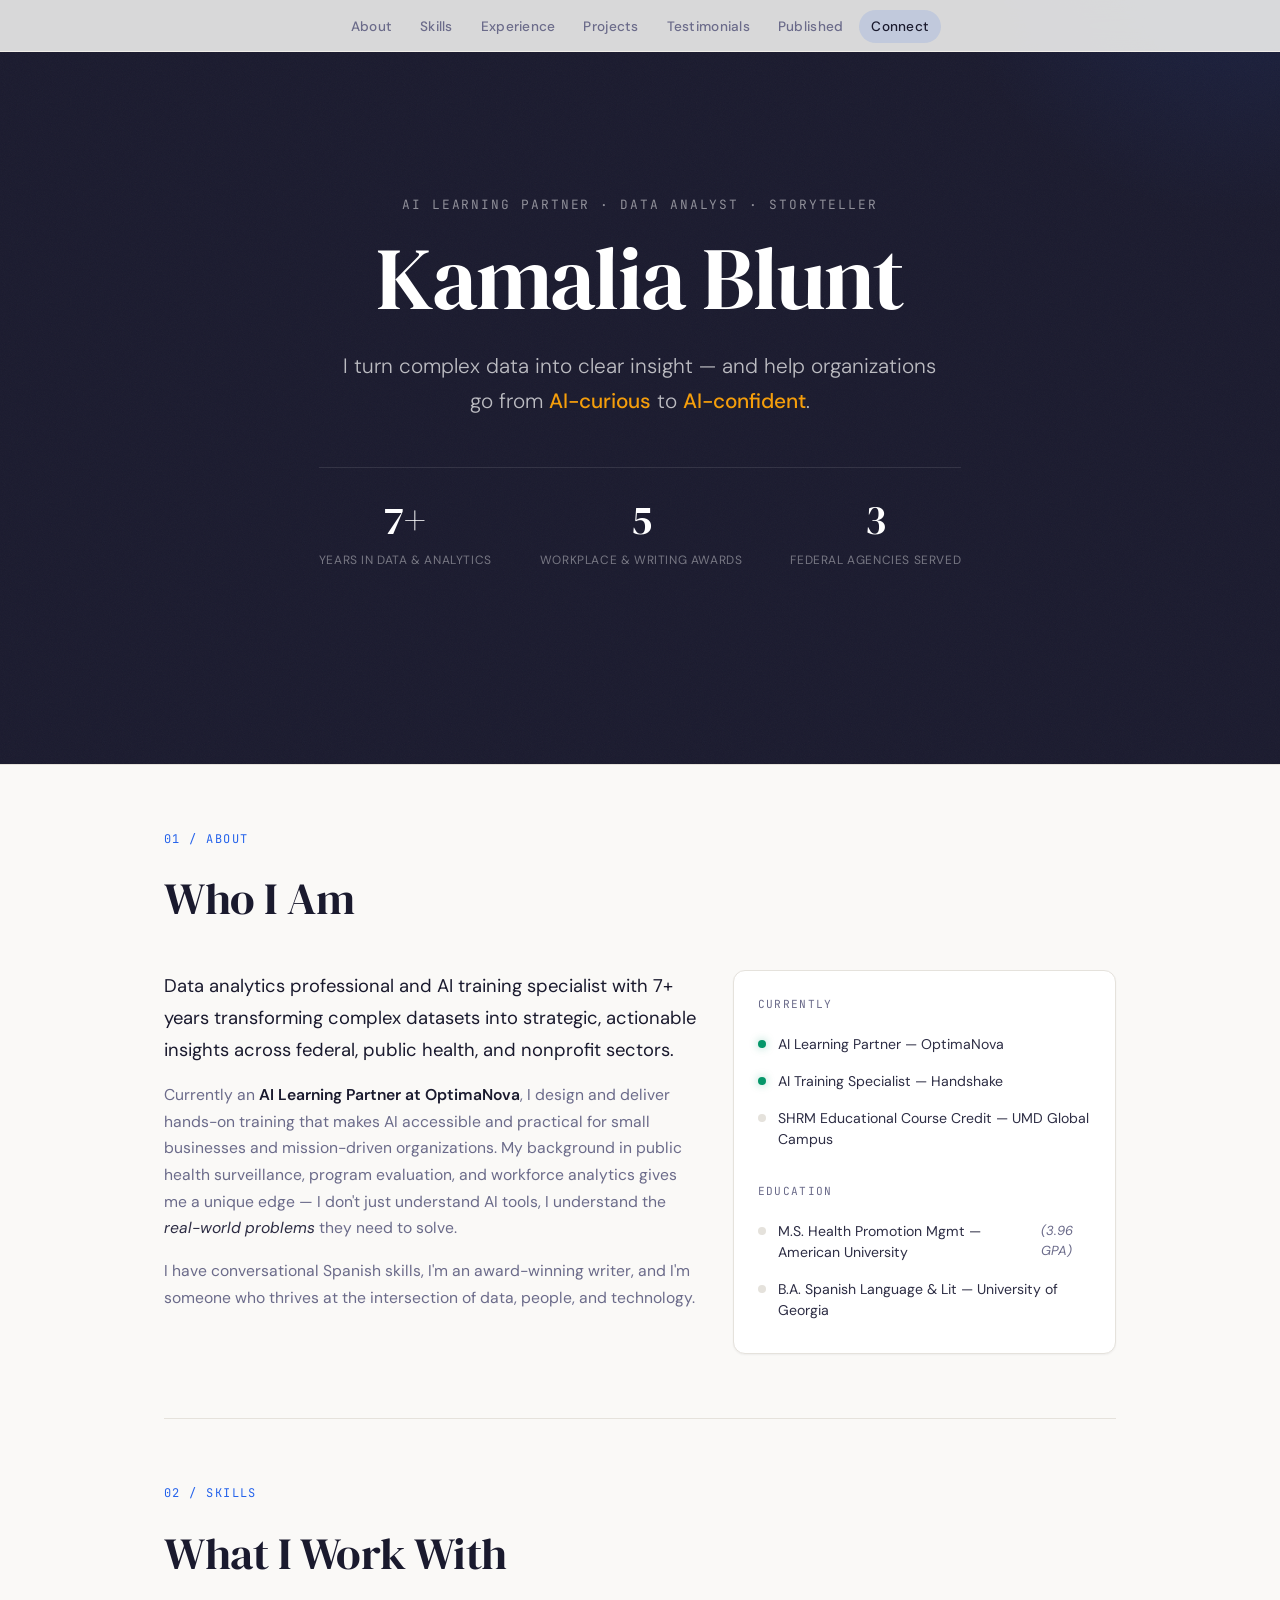
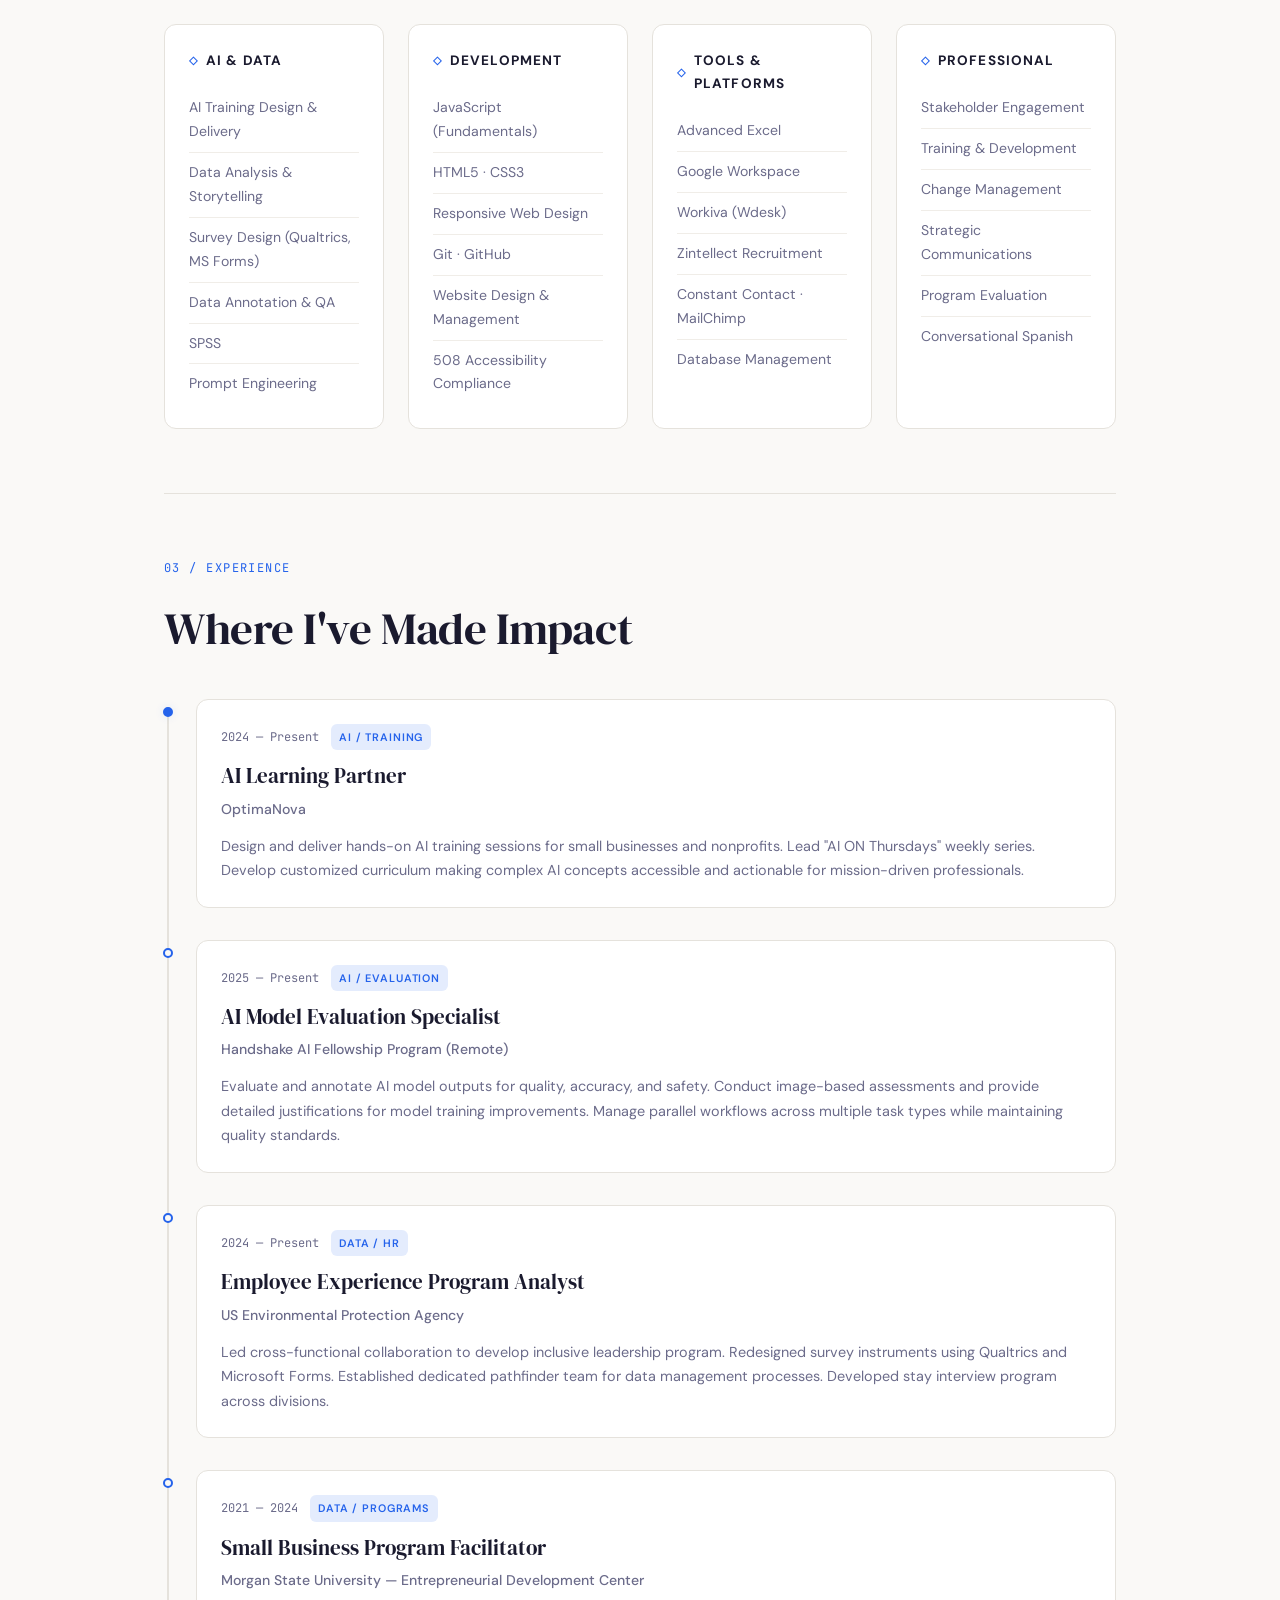
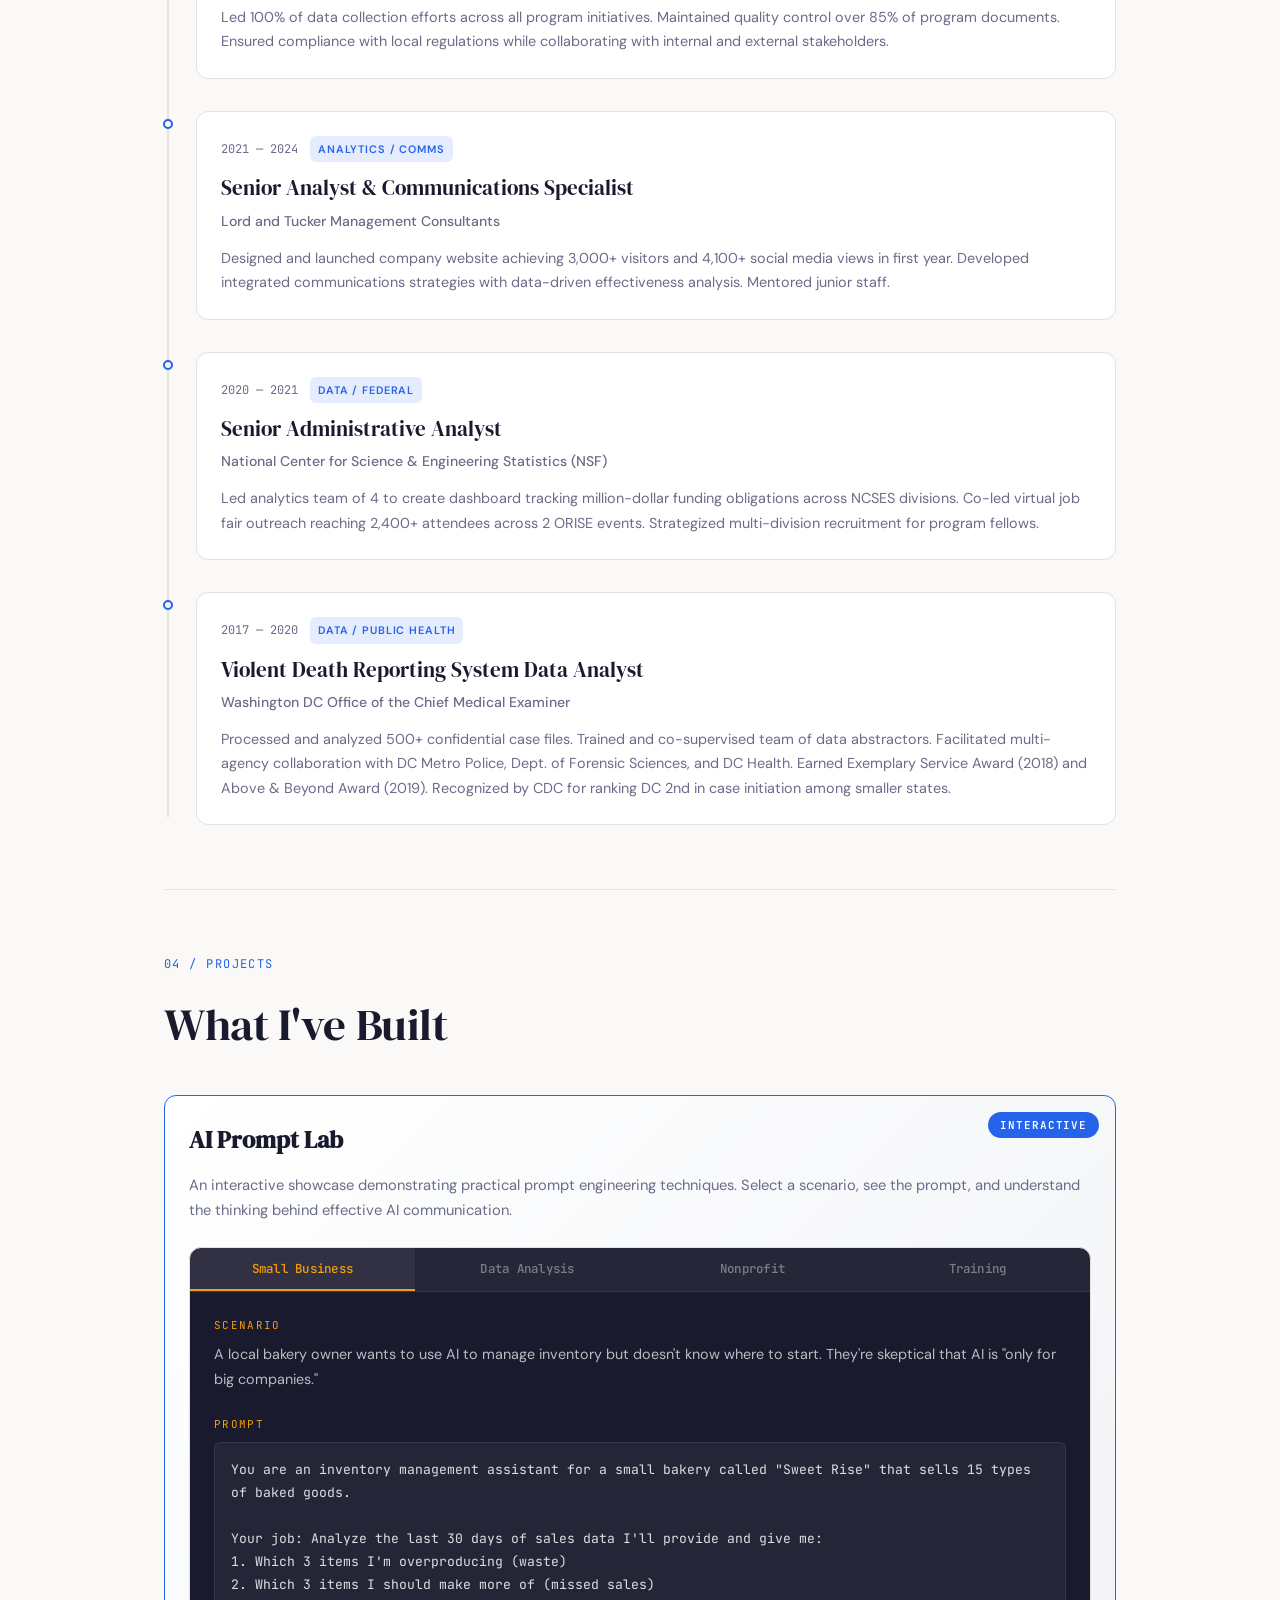
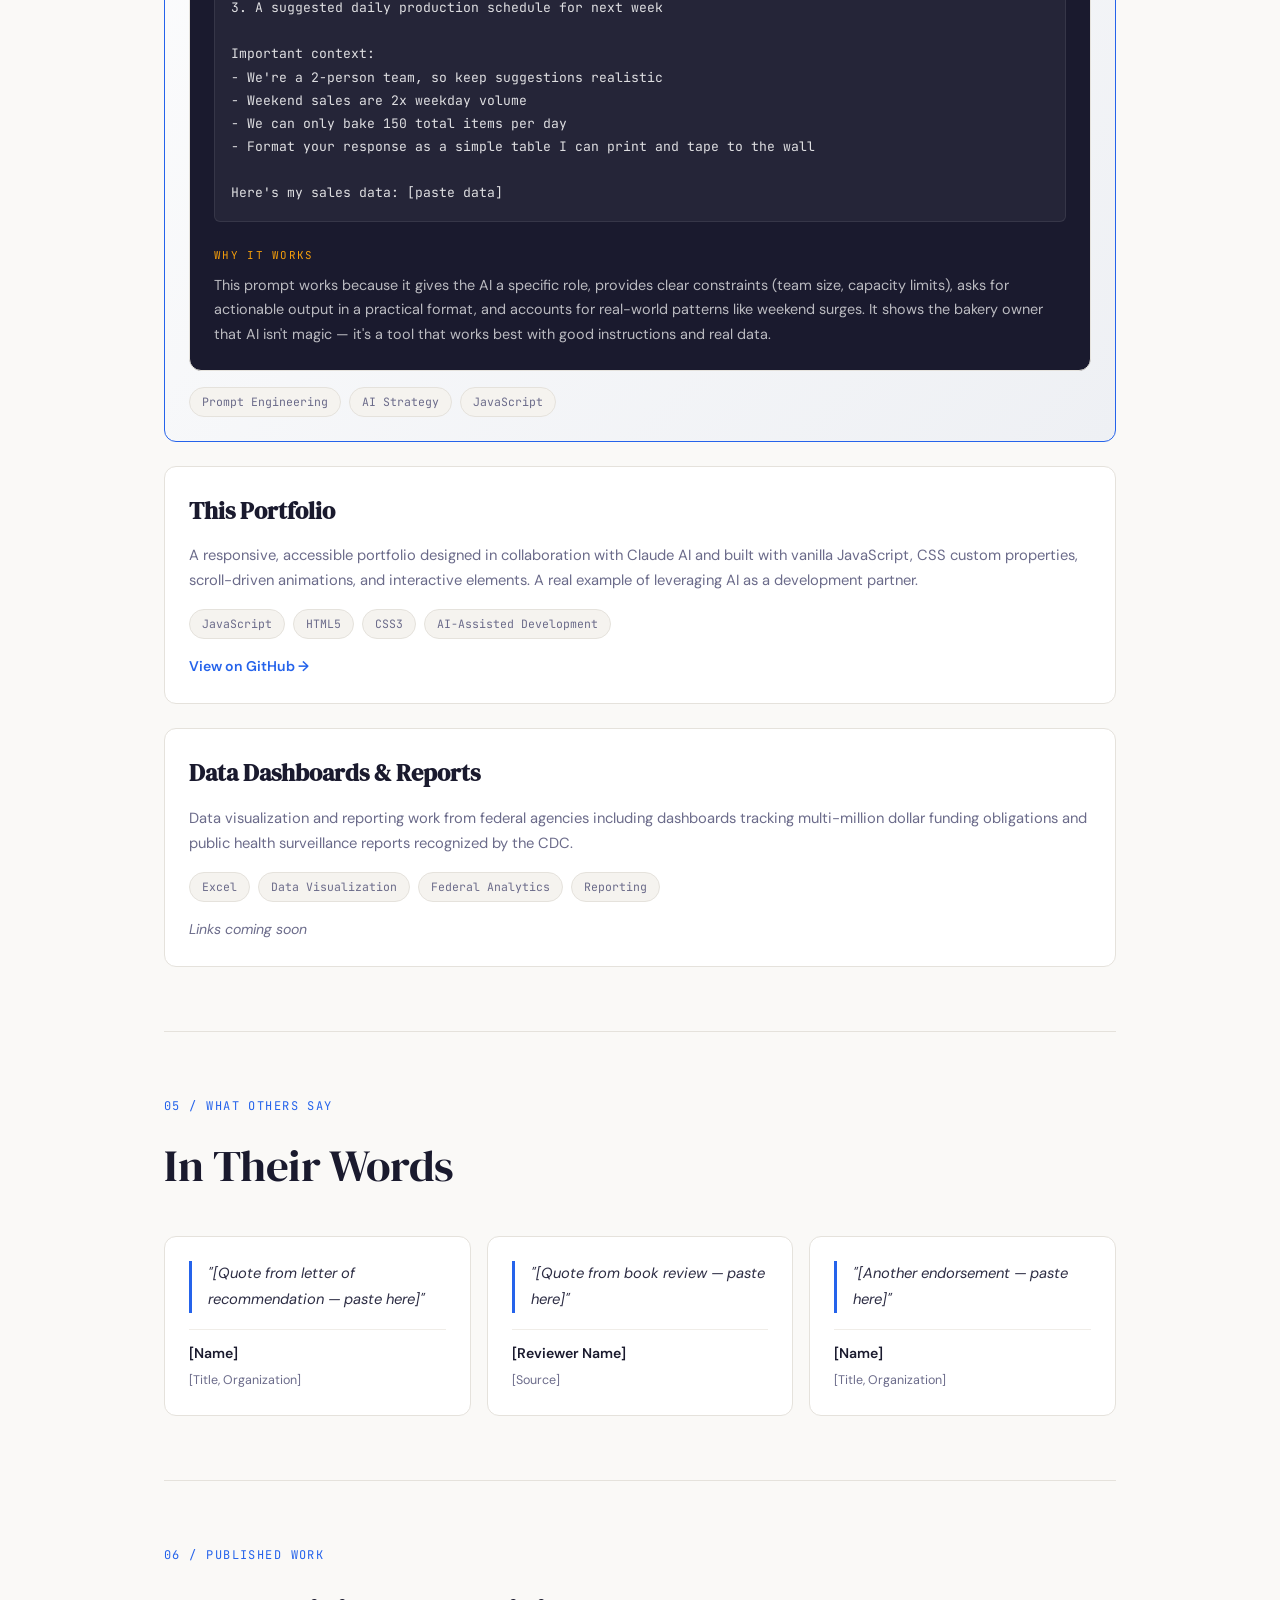
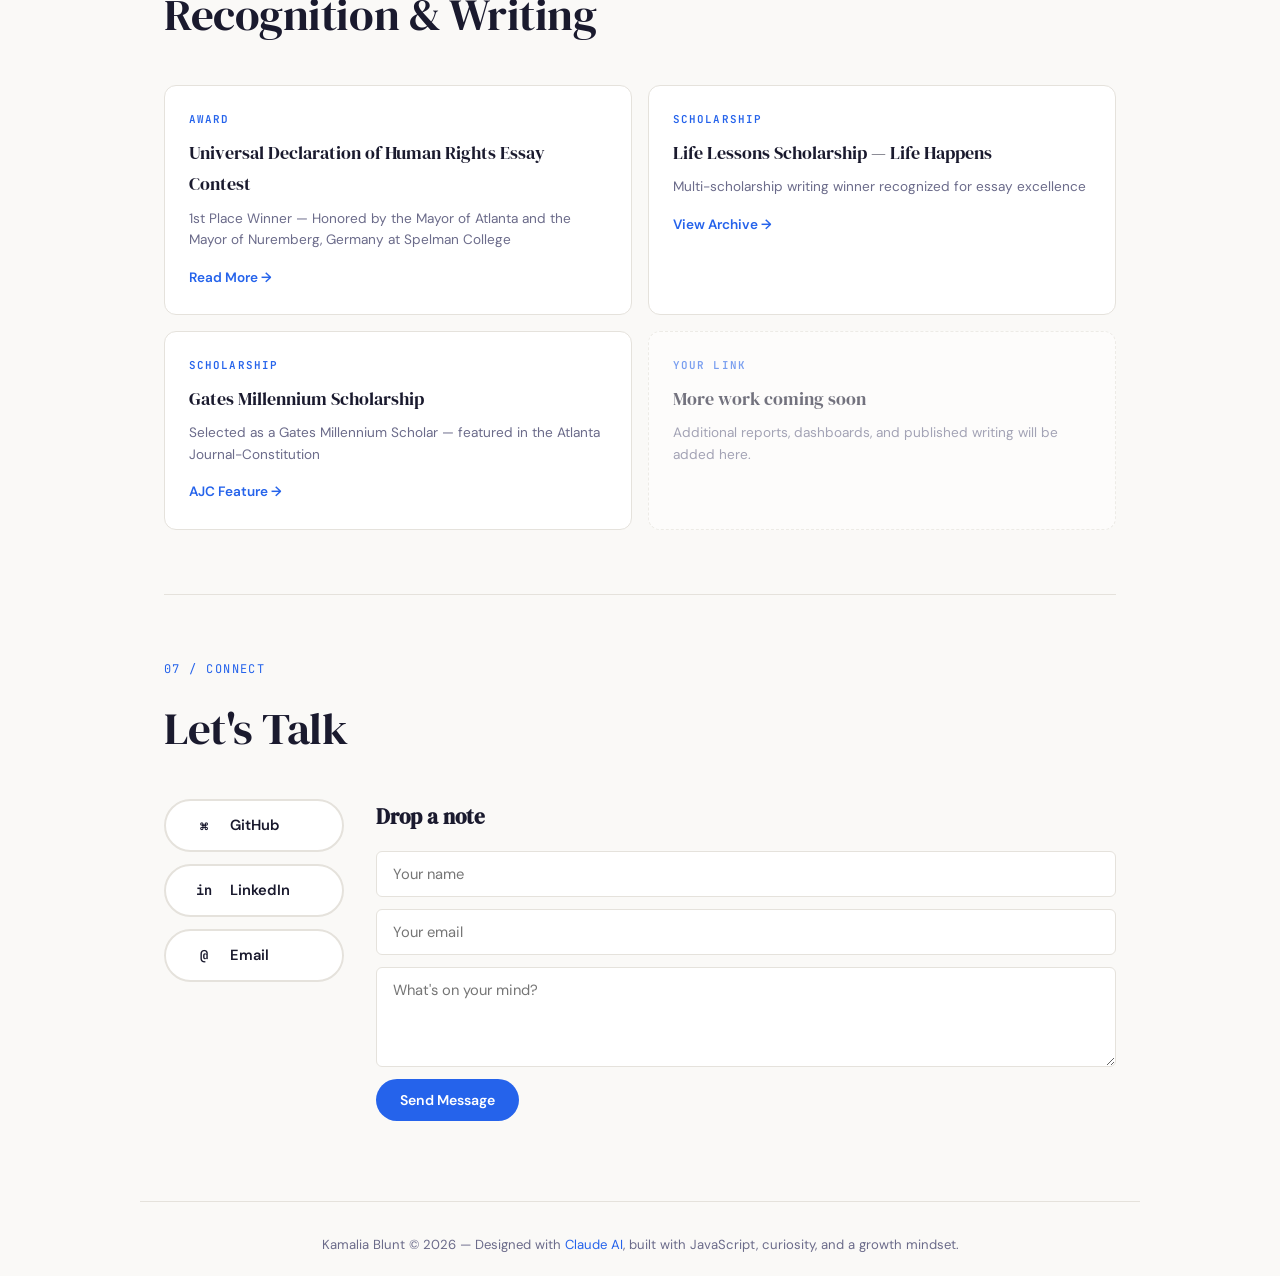
==== portfolio-preview.html @ cf74ec38 "Add portfolio HTML, CSS, and JS files" ====
<!DOCTYPE html>
<html lang="en">
<head>
    <title>Kamalia Blunt — AI & Data Portfolio</title>
    <meta charset="UTF-8">
    <meta name="viewport" content="width=device-width, initial-scale=1.0">
    <link rel="preconnect" href="https://fonts.googleapis.com">
    <link rel="preconnect" href="https://fonts.gstatic.com" crossorigin>
    <link href="https://fonts.googleapis.com/css2?family=DM+Serif+Display&family=DM+Sans:wght@300;400;500;600;700&family=JetBrains+Mono:wght@400;500&display=swap" rel="stylesheet">
<style>
/* ===== DESIGN TOKENS ===== */
:root {
    /* Palette: warm neutrals with a sharp blue accent */
    --ink: #1a1a2e;
    --ink-light: #2d2d44;
    --ink-muted: #6b6b8a;
    --paper: #faf9f7;
    --paper-warm: #f5f3ef;
    --paper-cool: #eef0f4;
    --accent: #2563eb;
    --accent-hover: #1d4ed8;
    --accent-glow: rgba(37, 99, 235, 0.12);
    --accent-warm: #f59e0b;
    --success: #059669;
    --surface: #ffffff;
    --border: #e5e2dc;
    --border-light: #f0ede8;

    /* Typography */
    --font-display: 'DM Serif Display', Georgia, serif;
    --font-body: 'DM Sans', -apple-system, sans-serif;
    --font-mono: 'JetBrains Mono', 'Fira Code', monospace;

    /* Spacing scale */
    --sp-1: 0.25rem;
    --sp-2: 0.5rem;
    --sp-3: 0.75rem;
    --sp-4: 1rem;
    --sp-6: 1.5rem;
    --sp-8: 2rem;
    --sp-12: 3rem;
    --sp-16: 4rem;
    --sp-24: 6rem;

    /* Radius */
    --r-sm: 6px;
    --r-md: 12px;
    --r-lg: 20px;
    --r-full: 100px;

    /* Shadows */
    --shadow-sm: 0 1px 2px rgba(26,26,46,0.05);
    --shadow-md: 0 4px 12px rgba(26,26,46,0.08);
    --shadow-lg: 0 12px 32px rgba(26,26,46,0.1);
    --shadow-glow: 0 0 30px rgba(37, 99, 235, 0.15);
}

/* ===== RESET & BASE ===== */
*, *::before, *::after {
    margin: 0;
    padding: 0;
    box-sizing: border-box;
}

html {
    scroll-behavior: smooth;
    scroll-padding-top: 80px;
}

body {
    font-family: var(--font-body);
    background: var(--paper);
    color: var(--ink);
    line-height: 1.7;
    -webkit-font-smoothing: antialiased;
    overflow-x: hidden;
}

::selection {
    background: var(--accent);
    color: white;
}

/* ===== NAV ===== */
header {
    position: fixed;
    top: 0;
    left: 0;
    right: 0;
    z-index: 1000;
    background: rgba(250, 249, 247, 0.85);
    backdrop-filter: blur(20px);
    -webkit-backdrop-filter: blur(20px);
    border-bottom: 1px solid var(--border-light);
}

.nav-menu {
    display: flex;
    justify-content: center;
    list-style: none;
    gap: var(--sp-1);
    padding: var(--sp-3) var(--sp-4);
    max-width: 800px;
    margin: 0 auto;
}

.nav-menu a {
    color: var(--ink-muted);
    text-decoration: none;
    font-size: 0.85rem;
    font-weight: 500;
    padding: var(--sp-2) var(--sp-3);
    border-radius: var(--r-full);
    transition: all 0.25s ease;
    letter-spacing: 0.02em;
}

.nav-menu a:hover,
.nav-menu a.active {
    color: var(--ink);
    background: var(--accent-glow);
}

/* ===== HERO ===== */
.hero {
    position: relative;
    min-height: 85vh;
    display: flex;
    align-items: center;
    justify-content: center;
    padding: var(--sp-24) var(--sp-4);
    background: var(--ink);
    color: white;
    overflow: hidden;
}

.hero-grain {
    position: absolute;
    inset: 0;
    opacity: 0.04;
    background-image: url("data:image/svg+xml,%3Csvg viewBox='0 0 256 256' xmlns='http://www.w3.org/2000/svg'%3E%3Cfilter id='noise'%3E%3CfeTurbulence type='fractalNoise' baseFrequency='0.9' numOctaves='4' stitchTiles='stitch'/%3E%3C/filter%3E%3Crect width='100%25' height='100%25' filter='url(%23noise)'/%3E%3C/svg%3E");
    background-size: 200px;
    pointer-events: none;
}

.hero::before {
    content: '';
    position: absolute;
    top: -50%;
    right: -20%;
    width: 600px;
    height: 600px;
    background: radial-gradient(circle, var(--accent) 0%, transparent 70%);
    opacity: 0.12;
    border-radius: 50%;
    pointer-events: none;
}

.hero-content {
    position: relative;
    max-width: 800px;
    text-align: center;
}

.hero-eyebrow {
    font-family: var(--font-mono);
    font-size: 0.8rem;
    letter-spacing: 0.15em;
    text-transform: uppercase;
    color: rgba(255,255,255,0.5);
    margin-bottom: var(--sp-4);
    font-weight: 400;
}

.hero h1 {
    font-family: var(--font-display);
    font-size: clamp(3rem, 8vw, 5.5rem);
    font-weight: 400;
    line-height: 1.05;
    margin-bottom: var(--sp-6);
    letter-spacing: -0.02em;
}

.hero-tagline {
    font-size: clamp(1.05rem, 2.2vw, 1.3rem);
    color: rgba(255,255,255,0.7);
    max-width: 600px;
    margin: 0 auto var(--sp-12);
    line-height: 1.7;
    font-weight: 300;
}

.highlight {
    color: var(--accent-warm);
    font-weight: 500;
}

.hero-stats {
    display: flex;
    justify-content: center;
    gap: var(--sp-12);
    padding-top: var(--sp-8);
    border-top: 1px solid rgba(255,255,255,0.1);
}

.stat {
    text-align: center;
}

.stat-number {
    font-family: var(--font-display);
    font-size: 2.5rem;
    display: inline;
    line-height: 1;
}

.stat-suffix {
    font-family: var(--font-display);
    font-size: 2.5rem;
    line-height: 1;
}

.stat-label {
    display: block;
    font-size: 0.75rem;
    color: rgba(255,255,255,0.4);
    margin-top: var(--sp-2);
    letter-spacing: 0.05em;
    text-transform: uppercase;
}

/* ===== MAIN & SECTIONS ===== */
main {
    max-width: 1000px;
    margin: 0 auto;
    padding: 0 var(--sp-6);
}

section {
    padding: var(--sp-16) 0;
    border-bottom: 1px solid var(--border);
}

section:last-child {
    border-bottom: none;
}

.section-label {
    font-family: var(--font-mono);
    font-size: 0.75rem;
    letter-spacing: 0.12em;
    text-transform: uppercase;
    color: var(--accent);
    display: block;
    margin-bottom: var(--sp-3);
}

h2 {
    font-family: var(--font-display);
    font-size: clamp(2rem, 4vw, 2.8rem);
    font-weight: 400;
    margin-bottom: var(--sp-8);
    letter-spacing: -0.01em;
    color: var(--ink);
}

/* ===== ABOUT ===== */
.about-grid {
    display: grid;
    grid-template-columns: 1.4fr 1fr;
    gap: var(--sp-8);
    align-items: start;
}

.about-text .lead {
    font-size: 1.15rem;
    line-height: 1.75;
    color: var(--ink);
    margin-bottom: var(--sp-4);
    font-weight: 400;
}

.about-text p {
    color: var(--ink-muted);
    margin-bottom: var(--sp-4);
    font-size: 0.98rem;
}

.about-text strong {
    color: var(--ink);
    font-weight: 600;
}

.about-text em {
    font-style: italic;
    color: var(--ink-light);
}

.about-card {
    background: var(--surface);
    border: 1px solid var(--border);
    border-radius: var(--r-md);
    padding: var(--sp-6);
    box-shadow: var(--shadow-sm);
}

.about-card-header {
    font-family: var(--font-mono);
    font-size: 0.7rem;
    text-transform: uppercase;
    letter-spacing: 0.12em;
    color: var(--ink-muted);
    margin-bottom: var(--sp-3);
}

.about-card-item {
    display: flex;
    align-items: flex-start;
    gap: var(--sp-3);
    padding: var(--sp-2) 0;
    font-size: 0.88rem;
    color: var(--ink-light);
    line-height: 1.5;
}

.about-card-item em {
    color: var(--ink-muted);
    font-size: 0.82rem;
}

.about-card-dot {
    width: 8px;
    height: 8px;
    border-radius: 50%;
    background: var(--border);
    flex-shrink: 0;
    margin-top: 6px;
}

.about-card-dot.active {
    background: var(--success);
    box-shadow: 0 0 8px rgba(5, 150, 105, 0.4);
}

/* ===== SKILLS ===== */
.skills-grid {
    display: grid;
    grid-template-columns: repeat(4, 1fr);
    gap: var(--sp-6);
}

.skill-category {
    background: var(--surface);
    border: 1px solid var(--border);
    border-radius: var(--r-md);
    padding: var(--sp-6);
    transition: all 0.3s ease;
}

.skill-category:hover {
    box-shadow: var(--shadow-md);
    border-color: var(--accent);
    transform: translateY(-2px);
}

.skill-cat-title {
    font-family: var(--font-body);
    font-size: 0.85rem;
    font-weight: 700;
    text-transform: uppercase;
    letter-spacing: 0.08em;
    color: var(--ink);
    margin-bottom: var(--sp-4);
    display: flex;
    align-items: center;
    gap: var(--sp-2);
}

.skill-icon {
    color: var(--accent);
    font-size: 0.7rem;
}

.skill-category ul {
    list-style: none;
}

.skill-category li {
    padding: var(--sp-2) 0;
    font-size: 0.88rem;
    color: var(--ink-muted);
    border-bottom: 1px solid var(--border-light);
    transition: color 0.2s ease;
}

.skill-category li:last-child {
    border-bottom: none;
}

.skill-category:hover li {
    color: var(--ink-light);
}

/* ===== EXPERIENCE / TIMELINE ===== */
.timeline {
    position: relative;
    padding-left: var(--sp-8);
}

.timeline::before {
    content: '';
    position: absolute;
    left: 3px;
    top: 8px;
    bottom: 8px;
    width: 2px;
    background: var(--border);
}

.timeline-item {
    position: relative;
    margin-bottom: var(--sp-8);
}

.timeline-item:last-child {
    margin-bottom: 0;
}

.timeline-marker {
    position: absolute;
    left: calc(-1 * var(--sp-8) + -1px);
    top: 8px;
    width: 10px;
    height: 10px;
    border-radius: 50%;
    background: var(--paper);
    border: 2px solid var(--accent);
    z-index: 1;
}

.timeline-item:first-child .timeline-marker {
    background: var(--accent);
    box-shadow: 0 0 10px var(--accent-glow);
}

.timeline-content {
    background: var(--surface);
    border: 1px solid var(--border);
    border-radius: var(--r-md);
    padding: var(--sp-6);
    transition: all 0.3s ease;
}

.timeline-content:hover {
    box-shadow: var(--shadow-md);
    transform: translateX(4px);
}

.job-meta {
    display: flex;
    gap: var(--sp-3);
    align-items: center;
    margin-bottom: var(--sp-2);
    flex-wrap: wrap;
}

.job-date {
    font-family: var(--font-mono);
    font-size: 0.75rem;
    color: var(--ink-muted);
}

.job-tag {
    font-size: 0.68rem;
    font-weight: 600;
    text-transform: uppercase;
    letter-spacing: 0.08em;
    color: var(--accent);
    background: var(--accent-glow);
    padding: var(--sp-1) var(--sp-2);
    border-radius: var(--r-sm);
}

.timeline-content h3 {
    font-family: var(--font-display);
    font-size: 1.3rem;
    font-weight: 400;
    margin-bottom: var(--sp-1);
}

.job-org {
    font-size: 0.88rem;
    color: var(--ink-muted);
    margin-bottom: var(--sp-3);
    font-weight: 500;
}

.job-desc {
    font-size: 0.9rem;
    color: var(--ink-muted);
    line-height: 1.7;
}

/* ===== PROJECTS ===== */
.projects-grid {
    display: grid;
    grid-template-columns: 1fr;
    gap: var(--sp-6);
}

.project-card {
    background: var(--surface);
    border: 1px solid var(--border);
    border-radius: var(--r-md);
    padding: var(--sp-6);
    transition: all 0.3s ease;
    position: relative;
}

.project-card:hover {
    box-shadow: var(--shadow-md);
}

.project-card.featured {
    border-color: var(--accent);
    background: linear-gradient(135deg, var(--surface) 0%, var(--paper-cool) 100%);
}

.project-card-badge {
    position: absolute;
    top: var(--sp-4);
    right: var(--sp-4);
    font-family: var(--font-mono);
    font-size: 0.68rem;
    font-weight: 600;
    text-transform: uppercase;
    letter-spacing: 0.08em;
    color: white;
    background: var(--accent);
    padding: var(--sp-1) var(--sp-3);
    border-radius: var(--r-full);
}

.project-card h3 {
    font-family: var(--font-display);
    font-size: 1.5rem;
    margin-bottom: var(--sp-3);
}

.project-desc {
    color: var(--ink-muted);
    font-size: 0.92rem;
    margin-bottom: var(--sp-4);
    line-height: 1.7;
}

.project-tech {
    display: flex;
    flex-wrap: wrap;
    gap: var(--sp-2);
    margin-top: var(--sp-4);
}

.project-tech span {
    font-family: var(--font-mono);
    font-size: 0.72rem;
    padding: var(--sp-1) var(--sp-3);
    background: var(--paper-warm);
    border: 1px solid var(--border);
    border-radius: var(--r-full);
    color: var(--ink-muted);
}

.project-link {
    display: inline-block;
    margin-top: var(--sp-4);
    font-size: 0.88rem;
    font-weight: 600;
    color: var(--accent);
    text-decoration: none;
    transition: color 0.2s ease;
}

.project-link:hover {
    color: var(--accent-hover);
}

.project-link.muted {
    color: var(--ink-muted);
    font-weight: 400;
    font-style: italic;
}

/* ===== AI PROMPT LAB ===== */
.prompt-lab {
    margin-top: var(--sp-6);
    border: 1px solid var(--border);
    border-radius: var(--r-md);
    overflow: hidden;
    background: var(--ink);
    color: white;
}

.prompt-tabs {
    display: flex;
    background: rgba(255,255,255,0.05);
    border-bottom: 1px solid rgba(255,255,255,0.08);
    overflow-x: auto;
}

.prompt-tab {
    flex: 1;
    padding: var(--sp-3) var(--sp-4);
    font-family: var(--font-mono);
    font-size: 0.78rem;
    font-weight: 500;
    background: none;
    border: none;
    color: rgba(255,255,255,0.4);
    cursor: pointer;
    transition: all 0.25s ease;
    white-space: nowrap;
    letter-spacing: 0.02em;
    border-bottom: 2px solid transparent;
}

.prompt-tab:hover {
    color: rgba(255,255,255,0.7);
    background: rgba(255,255,255,0.03);
}

.prompt-tab.active {
    color: var(--accent-warm);
    border-bottom-color: var(--accent-warm);
    background: rgba(255,255,255,0.05);
}

.prompt-display {
    padding: var(--sp-6);
}

.prompt-section {
    margin-bottom: var(--sp-6);
}

.prompt-section:last-child {
    margin-bottom: 0;
}

.prompt-label {
    font-family: var(--font-mono);
    font-size: 0.68rem;
    text-transform: uppercase;
    letter-spacing: 0.12em;
    color: var(--accent-warm);
    display: block;
    margin-bottom: var(--sp-2);
}

.prompt-section p {
    color: rgba(255,255,255,0.7);
    font-size: 0.9rem;
    line-height: 1.7;
}

.prompt-section pre {
    background: rgba(255,255,255,0.05);
    border: 1px solid rgba(255,255,255,0.08);
    border-radius: var(--r-sm);
    padding: var(--sp-4);
    overflow-x: auto;
}

.prompt-section code {
    font-family: var(--font-mono);
    font-size: 0.82rem;
    color: rgba(255,255,255,0.85);
    white-space: pre-wrap;
    line-height: 1.7;
}

/* ===== TESTIMONIALS ===== */
.testimonials-grid {
    display: grid;
    grid-template-columns: repeat(3, 1fr);
    gap: var(--sp-4);
}

.testimonial {
    background: var(--surface);
    border: 1px solid var(--border);
    border-radius: var(--r-md);
    padding: var(--sp-6);
    transition: all 0.3s ease;
    display: flex;
    flex-direction: column;
    justify-content: space-between;
}

.testimonial:hover {
    box-shadow: var(--shadow-md);
    transform: translateY(-2px);
}

.testimonial blockquote {
    margin: 0;
    position: relative;
    padding-left: var(--sp-4);
    border-left: 3px solid var(--accent);
}

.testimonial blockquote p {
    font-size: 0.92rem;
    color: var(--ink-light);
    line-height: 1.75;
    font-style: italic;
}

.testimonial-author {
    margin-top: var(--sp-4);
    padding-top: var(--sp-3);
    border-top: 1px solid var(--border-light);
}

.testimonial-name {
    display: block;
    font-weight: 600;
    font-size: 0.88rem;
    color: var(--ink);
}

.testimonial-role {
    display: block;
    font-size: 0.78rem;
    color: var(--ink-muted);
    margin-top: var(--sp-1);
}

/* ===== PUBLISHED WORK ===== */
.published-grid {
    display: grid;
    grid-template-columns: repeat(2, 1fr);
    gap: var(--sp-4);
}

.published-item {
    background: var(--surface);
    border: 1px solid var(--border);
    border-radius: var(--r-md);
    padding: var(--sp-6);
    transition: all 0.3s ease;
}

.published-item:hover {
    box-shadow: var(--shadow-md);
    transform: translateY(-2px);
}

.published-item.placeholder {
    border-style: dashed;
    opacity: 0.6;
}

.published-type {
    font-family: var(--font-mono);
    font-size: 0.68rem;
    text-transform: uppercase;
    letter-spacing: 0.1em;
    color: var(--accent);
    font-weight: 600;
    display: block;
    margin-bottom: var(--sp-2);
}

.published-item h3 {
    font-family: var(--font-display);
    font-size: 1.15rem;
    margin-bottom: var(--sp-2);
    font-weight: 400;
}

.published-item p {
    font-size: 0.85rem;
    color: var(--ink-muted);
    line-height: 1.6;
    margin-bottom: var(--sp-3);
}

.published-link {
    font-size: 0.85rem;
    font-weight: 600;
    color: var(--accent);
    text-decoration: none;
    transition: color 0.2s;
}

.published-link:hover {
    color: var(--accent-hover);
}

/* ===== CONNECT ===== */
.connect-grid {
    display: grid;
    grid-template-columns: auto 1fr;
    gap: var(--sp-8);
    align-items: start;
}

.connect-links {
    display: flex;
    flex-direction: column;
    gap: var(--sp-3);
}

.connect-btn {
    display: flex;
    align-items: center;
    gap: var(--sp-3);
    padding: var(--sp-3) var(--sp-6);
    border-radius: var(--r-full);
    text-decoration: none;
    font-weight: 600;
    font-size: 0.92rem;
    transition: all 0.3s ease;
    border: 2px solid var(--border);
    color: var(--ink);
    background: var(--surface);
    min-width: 180px;
}

.connect-btn:hover {
    transform: translateY(-2px);
    box-shadow: var(--shadow-md);
}

.connect-btn.github:hover {
    background: var(--ink);
    color: white;
    border-color: var(--ink);
}

.connect-btn.linkedin:hover {
    background: var(--accent);
    color: white;
    border-color: var(--accent);
}

.connect-btn.email:hover {
    background: var(--success);
    color: white;
    border-color: var(--success);
}

.connect-icon {
    font-family: var(--font-mono);
    font-weight: 700;
    font-size: 0.85rem;
    width: 28px;
    text-align: center;
}

/* ===== CONTACT FORM ===== */
.connect-form-area h3 {
    font-family: var(--font-display);
    font-size: 1.3rem;
    margin-bottom: var(--sp-4);
}

.contact-form {
    display: flex;
    flex-direction: column;
    gap: var(--sp-3);
}

.contact-form input,
.contact-form textarea {
    padding: var(--sp-3) var(--sp-4);
    font-family: var(--font-body);
    font-size: 0.92rem;
    border: 1.5px solid var(--border);
    border-radius: var(--r-sm);
    background: var(--surface);
    color: var(--ink);
    transition: all 0.25s ease;
    outline: none;
}

.contact-form input:focus,
.contact-form textarea:focus {
    border-color: var(--accent);
    box-shadow: 0 0 0 3px var(--accent-glow);
}

.contact-form textarea {
    min-height: 100px;
    resize: vertical;
}

.contact-form button {
    align-self: flex-start;
    padding: var(--sp-3) var(--sp-6);
    background: var(--accent);
    color: white;
    border: none;
    border-radius: var(--r-full);
    font-family: var(--font-body);
    font-size: 0.88rem;
    font-weight: 600;
    cursor: pointer;
    transition: all 0.25s ease;
}

.contact-form button:hover {
    background: var(--accent-hover);
    transform: translateY(-2px);
    box-shadow: var(--shadow-md);
}

/* ===== MESSAGE LIST ===== */
.message-list {
    list-style: none;
    margin-top: var(--sp-4);
}

.message-list li {
    display: flex;
    align-items: center;
    gap: var(--sp-3);
    padding: var(--sp-3) var(--sp-4);
    background: var(--paper-warm);
    border-radius: var(--r-sm);
    margin-bottom: var(--sp-2);
    font-size: 0.88rem;
    border: 1px solid var(--border-light);
    animation: slideIn 0.3s ease;
}

.message-list li a {
    font-weight: 600;
    color: var(--accent);
    text-decoration: none;
}

.message-list li span {
    flex: 1;
    color: var(--ink-muted);
}

.message-list li button {
    background: none;
    border: none;
    color: var(--ink-muted);
    cursor: pointer;
    font-size: 0.78rem;
    font-family: var(--font-mono);
    padding: var(--sp-1) var(--sp-2);
    border-radius: var(--r-sm);
    transition: all 0.2s ease;
}

.message-list li button:hover {
    background: rgba(0,0,0,0.05);
    color: var(--ink);
}

/* ===== FOOTER ===== */
footer {
    text-align: center;
    padding: var(--sp-8) var(--sp-4);
    color: var(--ink-muted);
    font-size: 0.82rem;
    border-top: 1px solid var(--border);
    max-width: 1000px;
    margin: 0 auto;
}

/* ===== ANIMATIONS ===== */
@keyframes slideIn {
    from { opacity: 0; transform: translateY(10px); }
    to { opacity: 1; transform: translateY(0); }
}

/* Scroll-reveal base (JS adds .visible) */
.reveal {
    opacity: 0;
    transform: translateY(20px);
    transition: opacity 0.6s ease, transform 0.6s ease;
}

.reveal.visible {
    opacity: 1;
    transform: translateY(0);
}

/* ===== RESPONSIVE ===== */

/* Tablet */
@media (max-width: 900px) {
    .about-grid {
        grid-template-columns: 1fr;
    }
    
    .skills-grid {
        grid-template-columns: repeat(2, 1fr);
    }

    .published-grid {
        grid-template-columns: 1fr;
    }

    .testimonials-grid {
        grid-template-columns: 1fr;
    }

    .connect-grid {
        grid-template-columns: 1fr;
    }

    .connect-links {
        flex-direction: row;
        flex-wrap: wrap;
    }

    .hero-stats {
        gap: var(--sp-6);
    }
}

/* Mobile */
@media (max-width: 600px) {
    .hero {
        min-height: 70vh;
        padding: calc(var(--sp-24) + 40px) var(--sp-4) var(--sp-16);
    }

    .hero h1 {
        font-size: 2.5rem;
    }

    .hero-stats {
        flex-direction: column;
        gap: var(--sp-4);
        align-items: center;
    }

    .stat-number, .stat-suffix {
        font-size: 2rem;
    }

    .skills-grid {
        grid-template-columns: 1fr;
    }

    .nav-menu {
        gap: 0;
        padding: var(--sp-2);
    }

    .nav-menu a {
        font-size: 0.75rem;
        padding: var(--sp-2) var(--sp-2);
    }

    main {
        padding: 0 var(--sp-4);
    }

    section {
        padding: var(--sp-8) 0;
    }

    h2 {
        font-size: 1.8rem;
    }

    .timeline {
        padding-left: var(--sp-6);
    }

    .timeline-marker {
        left: calc(-1 * var(--sp-6) + -1px);
    }

    .prompt-tabs {
        flex-wrap: nowrap;
    }

    .prompt-tab {
        padding: var(--sp-2) var(--sp-3);
        font-size: 0.7rem;
    }

    .connect-links {
        flex-direction: column;
    }

    .connect-btn {
        min-width: unset;
    }
}
</style></head>
<body>

    <!-- ===== FLOATING NAV ===== -->
    <header>
        <nav>
            <ul class="nav-menu">
                <li><a href="#about">About</a></li>
                <li><a href="#skills">Skills</a></li>
                <li><a href="#experience">Experience</a></li>
                <li><a href="#projects">Projects</a></li>
                <li><a href="#testimonials">Testimonials</a></li>
                <li><a href="#published">Published</a></li>
                <li><a href="#connect">Connect</a></li>
            </ul>
        </nav>
    </header>

    <!-- ===== HERO ===== -->
    <section class="hero">
        <div class="hero-grain"></div>
        <div class="hero-content">
            <p class="hero-eyebrow">AI Learning Partner · Data Analyst · Storyteller</p>
            <h1>Kamalia Blunt</h1>
            <p class="hero-tagline">I turn complex data into clear insight — and help organizations go from <span class="highlight">AI-curious</span> to <span class="highlight">AI-confident</span>.</p>
            <div class="hero-stats">
                <div class="stat">
                    <span class="stat-number" data-target="7">0</span><span class="stat-suffix">+</span>
                    <span class="stat-label">Years in Data & Analytics</span>
                </div>
                <div class="stat">
                    <span class="stat-number" data-target="5">0</span>
                    <span class="stat-label">Workplace & Writing Awards</span>
                </div>
                <div class="stat">
                    <span class="stat-number" data-target="3">0</span>
                    <span class="stat-label">Federal Agencies Served</span>
                </div>
            </div>
        </div>
    </section>

    <main>

    <!-- ===== ABOUT ===== -->
    <section id="about">
        <span class="section-label">01 / About</span>
        <h2>Who I Am</h2>
        <div class="about-grid">
            <div class="about-text">
                <p class="lead">Data analytics professional and AI training specialist with 7+ years transforming complex datasets into strategic, actionable insights across federal, public health, and nonprofit sectors.</p>
                <p>Currently an <strong>AI Learning Partner at OptimaNova</strong>, I design and deliver hands-on training that makes AI accessible and practical for small businesses and mission-driven organizations. My background in public health surveillance, program evaluation, and workforce analytics gives me a unique edge — I don't just understand AI tools, I understand the <em>real-world problems</em> they need to solve.</p>
                <p>I have conversational Spanish skills, I'm an award-winning writer, and I'm someone who thrives at the intersection of data, people, and technology.</p>
            </div>
            <div class="about-card">
                <div class="about-card-header">Currently</div>
                <div class="about-card-item">
                    <span class="about-card-dot active"></span>
                    AI Learning Partner — OptimaNova
                </div>
                <div class="about-card-item">
                    <span class="about-card-dot active"></span>
                    AI Training Specialist — Handshake
                </div>
                <div class="about-card-item">
                    <span class="about-card-dot"></span>
                    SHRM Educational Course Credit — UMD Global Campus
                </div>

                <div class="about-card-header" style="margin-top: 1.5rem;">Education</div>
                <div class="about-card-item">
                    <span class="about-card-dot"></span>
                    M.S. Health Promotion Mgmt — American University <em>(3.96 GPA)</em>
                </div>
                <div class="about-card-item">
                    <span class="about-card-dot"></span>
                    B.A. Spanish Language & Lit — University of Georgia
                </div>
            </div>
        </div>
    </section>

    <!-- ===== SKILLS ===== -->
    <section id="skills">
        <span class="section-label">02 / Skills</span>
        <h2>What I Work With</h2>
        <div class="skills-grid">
            <div class="skill-category">
                <h3 class="skill-cat-title"><span class="skill-icon">◇</span> AI & Data</h3>
                <ul>
                    <li>AI Training Design & Delivery</li>
                    <li>Data Analysis & Storytelling</li>
                    <li>Survey Design (Qualtrics, MS Forms)</li>
                    <li>Data Annotation & QA</li>
                    <li>SPSS</li>
                    <li>Prompt Engineering</li>
                </ul>
            </div>
            <div class="skill-category">
                <h3 class="skill-cat-title"><span class="skill-icon">◇</span> Development</h3>
                <ul>
                    <li>JavaScript (Fundamentals)</li>
                    <li>HTML5 · CSS3</li>
                    <li>Responsive Web Design</li>
                    <li>Git · GitHub</li>
                    <li>Website Design & Management</li>
                    <li>508 Accessibility Compliance</li>
                </ul>
            </div>
            <div class="skill-category">
                <h3 class="skill-cat-title"><span class="skill-icon">◇</span> Tools & Platforms</h3>
                <ul>
                    <li>Advanced Excel</li>
                    <li>Google Workspace</li>
                    <li>Workiva (Wdesk)</li>
                    <li>Zintellect Recruitment</li>
                    <li>Constant Contact · MailChimp</li>
                    <li>Database Management</li>
                </ul>
            </div>
            <div class="skill-category">
                <h3 class="skill-cat-title"><span class="skill-icon">◇</span> Professional</h3>
                <ul>
                    <li>Stakeholder Engagement</li>
                    <li>Training & Development</li>
                    <li>Change Management</li>
                    <li>Strategic Communications</li>
                    <li>Program Evaluation</li>
                    <li>Conversational Spanish</li>
                </ul>
            </div>
        </div>
    </section>

    <!-- ===== EXPERIENCE ===== -->
    <section id="experience">
        <span class="section-label">03 / Experience</span>
        <h2>Where I've Made Impact</h2>
        <div class="timeline">
            <div class="timeline-item">
                <div class="timeline-marker"></div>
                <div class="timeline-content">
                    <div class="job-meta">
                        <span class="job-date">2024 — Present</span>
                        <span class="job-tag">AI / Training</span>
                    </div>
                    <h3>AI Learning Partner</h3>
                    <p class="job-org">OptimaNova</p>
                    <p class="job-desc">Design and deliver hands-on AI training sessions for small businesses and nonprofits. Lead "AI ON Thursdays" weekly series. Develop customized curriculum making complex AI concepts accessible and actionable for mission-driven professionals.</p>
                </div>
            </div>
            <div class="timeline-item">
                <div class="timeline-marker"></div>
                <div class="timeline-content">
                    <div class="job-meta">
                        <span class="job-date">2025 — Present</span>
                        <span class="job-tag">AI / Evaluation</span>
                    </div>
                    <h3>AI Model Evaluation Specialist</h3>
                    <p class="job-org">Handshake AI Fellowship Program (Remote)</p>
                    <p class="job-desc">Evaluate and annotate AI model outputs for quality, accuracy, and safety. Conduct image-based assessments and provide detailed justifications for model training improvements. Manage parallel workflows across multiple task types while maintaining quality standards.</p>
                </div>
            </div>
            <div class="timeline-item">
                <div class="timeline-marker"></div>
                <div class="timeline-content">
                    <div class="job-meta">
                        <span class="job-date">2024 — Present</span>
                        <span class="job-tag">Data / HR</span>
                    </div>
                    <h3>Employee Experience Program Analyst</h3>
                    <p class="job-org">US Environmental Protection Agency</p>
                    <p class="job-desc">Led cross-functional collaboration to develop inclusive leadership program. Redesigned survey instruments using Qualtrics and Microsoft Forms. Established dedicated pathfinder team for data management processes. Developed stay interview program across divisions.</p>
                </div>
            </div>
            <div class="timeline-item">
                <div class="timeline-marker"></div>
                <div class="timeline-content">
                    <div class="job-meta">
                        <span class="job-date">2021 — 2024</span>
                        <span class="job-tag">Data / Programs</span>
                    </div>
                    <h3>Small Business Program Facilitator</h3>
                    <p class="job-org">Morgan State University — Entrepreneurial Development Center</p>
                    <p class="job-desc">Led 100% of data collection efforts across all program initiatives. Maintained quality control over 85% of program documents. Ensured compliance with local regulations while collaborating with internal and external stakeholders.</p>
                </div>
            </div>
            <div class="timeline-item">
                <div class="timeline-marker"></div>
                <div class="timeline-content">
                    <div class="job-meta">
                        <span class="job-date">2021 — 2024</span>
                        <span class="job-tag">Analytics / Comms</span>
                    </div>
                    <h3>Senior Analyst & Communications Specialist</h3>
                    <p class="job-org">Lord and Tucker Management Consultants</p>
                    <p class="job-desc">Designed and launched company website achieving 3,000+ visitors and 4,100+ social media views in first year. Developed integrated communications strategies with data-driven effectiveness analysis. Mentored junior staff.</p>
                </div>
            </div>
            <div class="timeline-item">
                <div class="timeline-marker"></div>
                <div class="timeline-content">
                    <div class="job-meta">
                        <span class="job-date">2020 — 2021</span>
                        <span class="job-tag">Data / Federal</span>
                    </div>
                    <h3>Senior Administrative Analyst</h3>
                    <p class="job-org">National Center for Science & Engineering Statistics (NSF)</p>
                    <p class="job-desc">Led analytics team of 4 to create dashboard tracking million-dollar funding obligations across NCSES divisions. Co-led virtual job fair outreach reaching 2,400+ attendees across 2 ORISE events. Strategized multi-division recruitment for program fellows.</p>
                </div>
            </div>
            <div class="timeline-item">
                <div class="timeline-marker"></div>
                <div class="timeline-content">
                    <div class="job-meta">
                        <span class="job-date">2017 — 2020</span>
                        <span class="job-tag">Data / Public Health</span>
                    </div>
                    <h3>Violent Death Reporting System Data Analyst</h3>
                    <p class="job-org">Washington DC Office of the Chief Medical Examiner</p>
                    <p class="job-desc">Processed and analyzed 500+ confidential case files. Trained and co-supervised team of data abstractors. Facilitated multi-agency collaboration with DC Metro Police, Dept. of Forensic Sciences, and DC Health. Earned Exemplary Service Award (2018) and Above & Beyond Award (2019). Recognized by CDC for ranking DC 2nd in case initiation among smaller states.</p>
                </div>
            </div>
        </div>
    </section>

    <!-- ===== PROJECTS ===== -->
    <section id="projects">
        <span class="section-label">04 / Projects</span>
        <h2>What I've Built</h2>
        <div class="projects-grid">
            
            <!-- Project 1: AI Prompt Lab -->
            <div class="project-card featured">
                <div class="project-card-badge">Interactive</div>
                <h3>AI Prompt Lab</h3>
                <p class="project-desc">An interactive showcase demonstrating practical prompt engineering techniques. Select a scenario, see the prompt, and understand the thinking behind effective AI communication.</p>
                <div class="prompt-lab">
                    <div class="prompt-tabs">
                        <button class="prompt-tab active" data-prompt="business">Small Business</button>
                        <button class="prompt-tab" data-prompt="data">Data Analysis</button>
                        <button class="prompt-tab" data-prompt="nonprofit">Nonprofit</button>
                        <button class="prompt-tab" data-prompt="training">Training</button>
                    </div>
                    <div class="prompt-display">
                        <div class="prompt-section">
                            <span class="prompt-label">Scenario</span>
                            <p id="prompt-scenario"></p>
                        </div>
                        <div class="prompt-section">
                            <span class="prompt-label">Prompt</span>
                            <pre id="prompt-text"><code></code></pre>
                        </div>
                        <div class="prompt-section">
                            <span class="prompt-label">Why It Works</span>
                            <p id="prompt-rationale"></p>
                        </div>
                    </div>
                </div>
                <div class="project-tech">
                    <span>Prompt Engineering</span>
                    <span>AI Strategy</span>
                    <span>JavaScript</span>
                </div>
            </div>

            <!-- Project 2: This Portfolio -->
            <div class="project-card">
                <h3>This Portfolio</h3>
                <p class="project-desc">A responsive, accessible portfolio designed in collaboration with Claude AI and built with vanilla JavaScript, CSS custom properties, scroll-driven animations, and interactive elements. A real example of leveraging AI as a development partner.</p>
                <div class="project-tech">
                    <span>JavaScript</span>
                    <span>HTML5</span>
                    <span>CSS3</span>
                    <span>AI-Assisted Development</span>
                </div>
                <a href="https://github.com/B1untKam" target="_blank" class="project-link">View on GitHub →</a>
            </div>

            <!-- Project 3: Published Work (placeholder) -->
            <div class="project-card">
                <h3>Data Dashboards & Reports</h3>
                <p class="project-desc">Data visualization and reporting work from federal agencies including dashboards tracking multi-million dollar funding obligations and public health surveillance reports recognized by the CDC.</p>
                <div class="project-tech">
                    <span>Excel</span>
                    <span>Data Visualization</span>
                    <span>Federal Analytics</span>
                    <span>Reporting</span>
                </div>
                <span class="project-link muted">Links coming soon</span>
            </div>
        </div>
    </section>

    <!-- ===== WHAT OTHERS SAY ===== -->
    <section id="testimonials">
        <span class="section-label">05 / What Others Say</span>
        <h2>In Their Words</h2>
        <div class="testimonials-grid">
            <div class="testimonial">
                <blockquote>
                    <p>"[Quote from letter of recommendation — paste here]"</p>
                </blockquote>
                <div class="testimonial-author">
                    <span class="testimonial-name">[Name]</span>
                    <span class="testimonial-role">[Title, Organization]</span>
                </div>
            </div>
            <div class="testimonial">
                <blockquote>
                    <p>"[Quote from book review — paste here]"</p>
                </blockquote>
                <div class="testimonial-author">
                    <span class="testimonial-name">[Reviewer Name]</span>
                    <span class="testimonial-role">[Source]</span>
                </div>
            </div>
            <div class="testimonial">
                <blockquote>
                    <p>"[Another endorsement — paste here]"</p>
                </blockquote>
                <div class="testimonial-author">
                    <span class="testimonial-name">[Name]</span>
                    <span class="testimonial-role">[Title, Organization]</span>
                </div>
            </div>
        </div>
    </section>

    <!-- ===== PUBLISHED WORK ===== -->
    <section id="published">
        <span class="section-label">06 / Published Work</span>
        <h2>Recognition & Writing</h2>
        <div class="published-grid">
            <div class="published-item">
                <span class="published-type">Award</span>
                <h3>Universal Declaration of Human Rights Essay Contest</h3>
                <p>1st Place Winner — Honored by the Mayor of Atlanta and the Mayor of Nuremberg, Germany at Spelman College</p>
                <a href="https://apstoday.us/tag/spelman-college/" target="_blank" class="published-link">Read More →</a>
            </div>
            <div class="published-item">
                <span class="published-type">Scholarship</span>
                <h3>Life Lessons Scholarship — Life Happens</h3>
                <p>Multi-scholarship writing winner recognized for essay excellence</p>
                <a href="https://lifehappens.co/life-lessons-scholarship-program/archive/" target="_blank" class="published-link">View Archive →</a>
            </div>
            <div class="published-item">
                <span class="published-type">Scholarship</span>
                <h3>Gates Millennium Scholarship</h3>
                <p>Selected as a Gates Millennium Scholar — featured in the Atlanta Journal-Constitution</p>
                <a href="https://www.ajc.com/news/local/gates-millennium-scholarship-winners/LV7Nn6rbrVG0fpaz4hsI3K/" target="_blank" class="published-link">AJC Feature →</a>
            </div>
            <div class="published-item placeholder">
                <span class="published-type">Your Link</span>
                <h3>More work coming soon</h3>
                <p>Additional reports, dashboards, and published writing will be added here.</p>
            </div>
        </div>
    </section>

    <!-- ===== CONNECT ===== -->
    <section id="connect">
        <span class="section-label">07 / Connect</span>
        <h2>Let's Talk</h2>
        <div class="connect-grid">
            <div class="connect-links">
                <a href="https://github.com/B1untKam" target="_blank" class="connect-btn github">
                    <span class="connect-icon">⌘</span>
                    <span>GitHub</span>
                </a>
                <a href="https://www.linkedin.com/in/kamalia-b-18064666/" target="_blank" class="connect-btn linkedin">
                    <span class="connect-icon">in</span>
                    <span>LinkedIn</span>
                </a>
                <a href="mailto:Blunt.Kamalia@gmail.com" class="connect-btn email">
                    <span class="connect-icon">@</span>
                    <span>Email</span>
                </a>
            </div>
            <div class="connect-form-area">
                <h3>Drop a note</h3>
                <form name="leave_message" class="contact-form">
                    <input type="text" id="usersName" name="usersName" placeholder="Your name" required>
                    <input type="email" id="usersEmail" name="usersEmail" placeholder="Your email" required>
                    <textarea id="usersMessage" name="usersMessage" placeholder="What's on your mind?" required></textarea>
                    <button type="submit">Send Message</button>
                </form>
                <ul class="message-list" id="messageList"></ul>
            </div>
        </div>
    </section>

    </main>

    <footer>
        <!-- Footer content added via JS -->
    </footer>

    
</body>
<script>
// ===== FOOTER =====
const footer = document.querySelector('footer');
const thisYear = new Date().getFullYear();
footer.innerHTML = `<p>Kamalia Blunt &copy; ${thisYear} &mdash; Designed with <a href="https://claude.ai" target="_blank" style="color: var(--accent); text-decoration: none;">Claude AI</a>, built with JavaScript, curiosity, and a growth mindset.</p>`;

// ===== ANIMATED STAT COUNTER =====
function animateCounters() {
    const stats = document.querySelectorAll('.stat-number[data-target]');
    
    const observer = new IntersectionObserver((entries) => {
        entries.forEach(entry => {
            if (entry.isIntersecting) {
                const el = entry.target;
                const target = parseInt(el.getAttribute('data-target'));
                const duration = 1500;
                const start = performance.now();
                
                function update(now) {
                    const elapsed = now - start;
                    const progress = Math.min(elapsed / duration, 1);
                    // Ease out cubic
                    const ease = 1 - Math.pow(1 - progress, 3);
                    el.textContent = Math.floor(target * ease);
                    
                    if (progress < 1) {
                        requestAnimationFrame(update);
                    } else {
                        el.textContent = target;
                    }
                }
                
                requestAnimationFrame(update);
                observer.unobserve(el);
            }
        });
    }, { threshold: 0.5 });
    
    stats.forEach(stat => observer.observe(stat));
}

animateCounters();

// ===== SCROLL REVEAL =====
function initScrollReveal() {
    const sections = document.querySelectorAll('main section');
    sections.forEach(s => s.classList.add('reveal'));
    
    const observer = new IntersectionObserver((entries) => {
        entries.forEach(entry => {
            if (entry.isIntersecting) {
                entry.target.classList.add('visible');
            }
        });
    }, { threshold: 0.08 });
    
    sections.forEach(section => observer.observe(section));
}

initScrollReveal();

// ===== NAV ACTIVE STATE =====
function initNavHighlight() {
    const navLinks = document.querySelectorAll('.nav-menu a');
    const sections = document.querySelectorAll('main section[id]');
    
    const observer = new IntersectionObserver((entries) => {
        entries.forEach(entry => {
            if (entry.isIntersecting) {
                navLinks.forEach(link => link.classList.remove('active'));
                const activeLink = document.querySelector(`.nav-menu a[href="#${entry.target.id}"]`);
                if (activeLink) activeLink.classList.add('active');
            }
        });
    }, { threshold: 0.3, rootMargin: '-80px 0px 0px 0px' });
    
    sections.forEach(section => observer.observe(section));
}

initNavHighlight();

// ===== AI PROMPT LAB =====
const prompts = {
    business: {
        scenario: "A local bakery owner wants to use AI to manage inventory but doesn't know where to start. They're skeptical that AI is \"only for big companies.\"",
        prompt: `You are an inventory management assistant for a small bakery called "Sweet Rise" that sells 15 types of baked goods. 

Your job: Analyze the last 30 days of sales data I'll provide and give me:
1. Which 3 items I'm overproducing (waste)
2. Which 3 items I should make more of (missed sales)
3. A suggested daily production schedule for next week

Important context:
- We're a 2-person team, so keep suggestions realistic
- Weekend sales are 2x weekday volume  
- We can only bake 150 total items per day
- Format your response as a simple table I can print and tape to the wall

Here's my sales data: [paste data]`,
        rationale: "This prompt works because it gives the AI a specific role, provides clear constraints (team size, capacity limits), asks for actionable output in a practical format, and accounts for real-world patterns like weekend surges. It shows the bakery owner that AI isn't magic — it's a tool that works best with good instructions and real data."
    },
    data: {
        scenario: "A program manager needs to analyze survey responses from 200+ employees to identify themes around workplace satisfaction, but doesn't have time to read each one individually.",
        prompt: `Analyze the following open-ended survey responses about workplace satisfaction.

For each response, categorize it into:
- Primary theme (choose from: Leadership, Communication, Work-Life Balance, Growth Opportunities, Compensation, Team Dynamics, Tools & Resources)
- Sentiment (Positive / Neutral / Negative)
- Action priority (High / Medium / Low)

Then provide:
1. A summary table showing theme frequency and average sentiment
2. Top 3 urgent themes that need leadership attention
3. Direct quotes (anonymized) that best represent each major theme
4. 2-3 recommended next steps based on the data

Format as a structured report I can present to division leadership. Use clear headers and keep language professional but accessible.

Survey responses: [paste responses]`,
        rationale: "This prompt turns unstructured qualitative data into an executive-ready report. It defines the taxonomy upfront (preventing the AI from creating inconsistent categories), requests both quantitative summary and qualitative evidence, and specifies the audience. The 'action priority' field ensures the output is decision-oriented, not just descriptive."
    },
    nonprofit: {
        scenario: "A community health nonprofit wants to write a grant application but their small team has never used AI for writing assistance. They're worried it will sound 'robotic.'",
        prompt: `You are helping a small community health nonprofit draft a grant narrative. Your role is collaborative editor — NOT the author. 

I'll provide our rough notes and you'll help us:
1. Organize them into the funder's required format (see below)
2. Strengthen language while keeping our authentic voice
3. Flag any claims that need data/citations to back them up
4. Suggest where to add community quotes or stories for impact

Rules:
- Preserve our conversational, community-centered tone
- Don't use jargon like "synergize" or "leverage" — our community partners won't connect with that
- Keep paragraphs short (3-4 sentences max)
- Highlight in [BRACKETS] any section where you think we need more specific data

Funder's required sections:
- Statement of Need
- Program Design  
- Expected Outcomes
- Sustainability Plan

Our rough notes: [paste notes]`,
        rationale: "This prompt addresses the #1 fear nonprofits have about AI: losing their voice. By defining AI as a 'collaborative editor' rather than author, it preserves authenticity. The explicit rules about tone and jargon keep the output grounded. The bracket convention for missing data turns AI into a QA partner, not just a writing tool."
    },
    training: {
        scenario: "A manager needs to onboard 5 new team members on a complex internal process, but the existing training documentation is 47 pages long and outdated.",
        prompt: `I'm going to paste a 47-page internal process document. Help me transform it into a modern onboarding kit.

Create the following deliverables:

1. ONE-PAGE QUICK START GUIDE
   - The 5 most critical steps a new hire needs on Day 1
   - Format: numbered checklist with brief descriptions
   
2. FAQ DOCUMENT (max 2 pages)
   - Anticipate the top 10 questions a new hire would ask
   - Write answers in plain language (assume no prior knowledge)
   
3. PROCESS FLOW SUMMARY
   - Describe the end-to-end process in 8 steps or fewer
   - For each step: Who does it → What they do → Where it goes next
   
4. FLAG OUTDATED CONTENT
   - List any instructions that reference specific software versions, dates, or contacts that may need updating
   - Mark with [VERIFY] tag

Keep everything scannable: use headers, bullets, and bold for key terms. New hires should be able to find any answer in under 30 seconds.

Document: [paste document]`,
        rationale: "This prompt transforms a common pain point (outdated, bloated documentation) into four distinct, usable deliverables. The '30-second find' constraint forces conciseness. The [VERIFY] convention turns AI into an audit tool for stale content. Each deliverable has a clear format spec, so the output is immediately usable — no reformatting needed."
    }
};

function initPromptLab() {
    const tabs = document.querySelectorAll('.prompt-tab');
    const scenario = document.getElementById('prompt-scenario');
    const text = document.querySelector('#prompt-text code');
    const rationale = document.getElementById('prompt-rationale');
    
    function showPrompt(key) {
        const data = prompts[key];
        if (!data) return;
        
        scenario.textContent = data.scenario;
        text.textContent = data.prompt;
        rationale.textContent = data.rationale;
        
        tabs.forEach(t => t.classList.remove('active'));
        document.querySelector(`[data-prompt="${key}"]`).classList.add('active');
    }
    
    tabs.forEach(tab => {
        tab.addEventListener('click', () => {
            showPrompt(tab.getAttribute('data-prompt'));
        });
    });
    
    // Show first prompt by default
    showPrompt('business');
}

initPromptLab();

// ===== CONTACT FORM =====
const messageForm = document.querySelector('form[name="leave_message"]');
const messageList = document.getElementById('messageList');

messageForm.addEventListener('submit', function(event) {
    event.preventDefault();
    
    const name = event.target.usersName.value;
    const email = event.target.usersEmail.value;
    const message = event.target.usersMessage.value;
    
    const li = document.createElement('li');
    li.innerHTML = `<a href="mailto:${email}">${name}</a> <span>${message}</span>`;
    
    const removeBtn = document.createElement('button');
    removeBtn.textContent = '✕';
    removeBtn.type = 'button';
    removeBtn.addEventListener('click', () => li.remove());
    
    li.appendChild(removeBtn);
    messageList.appendChild(li);
    messageForm.reset();
});
</script></html>
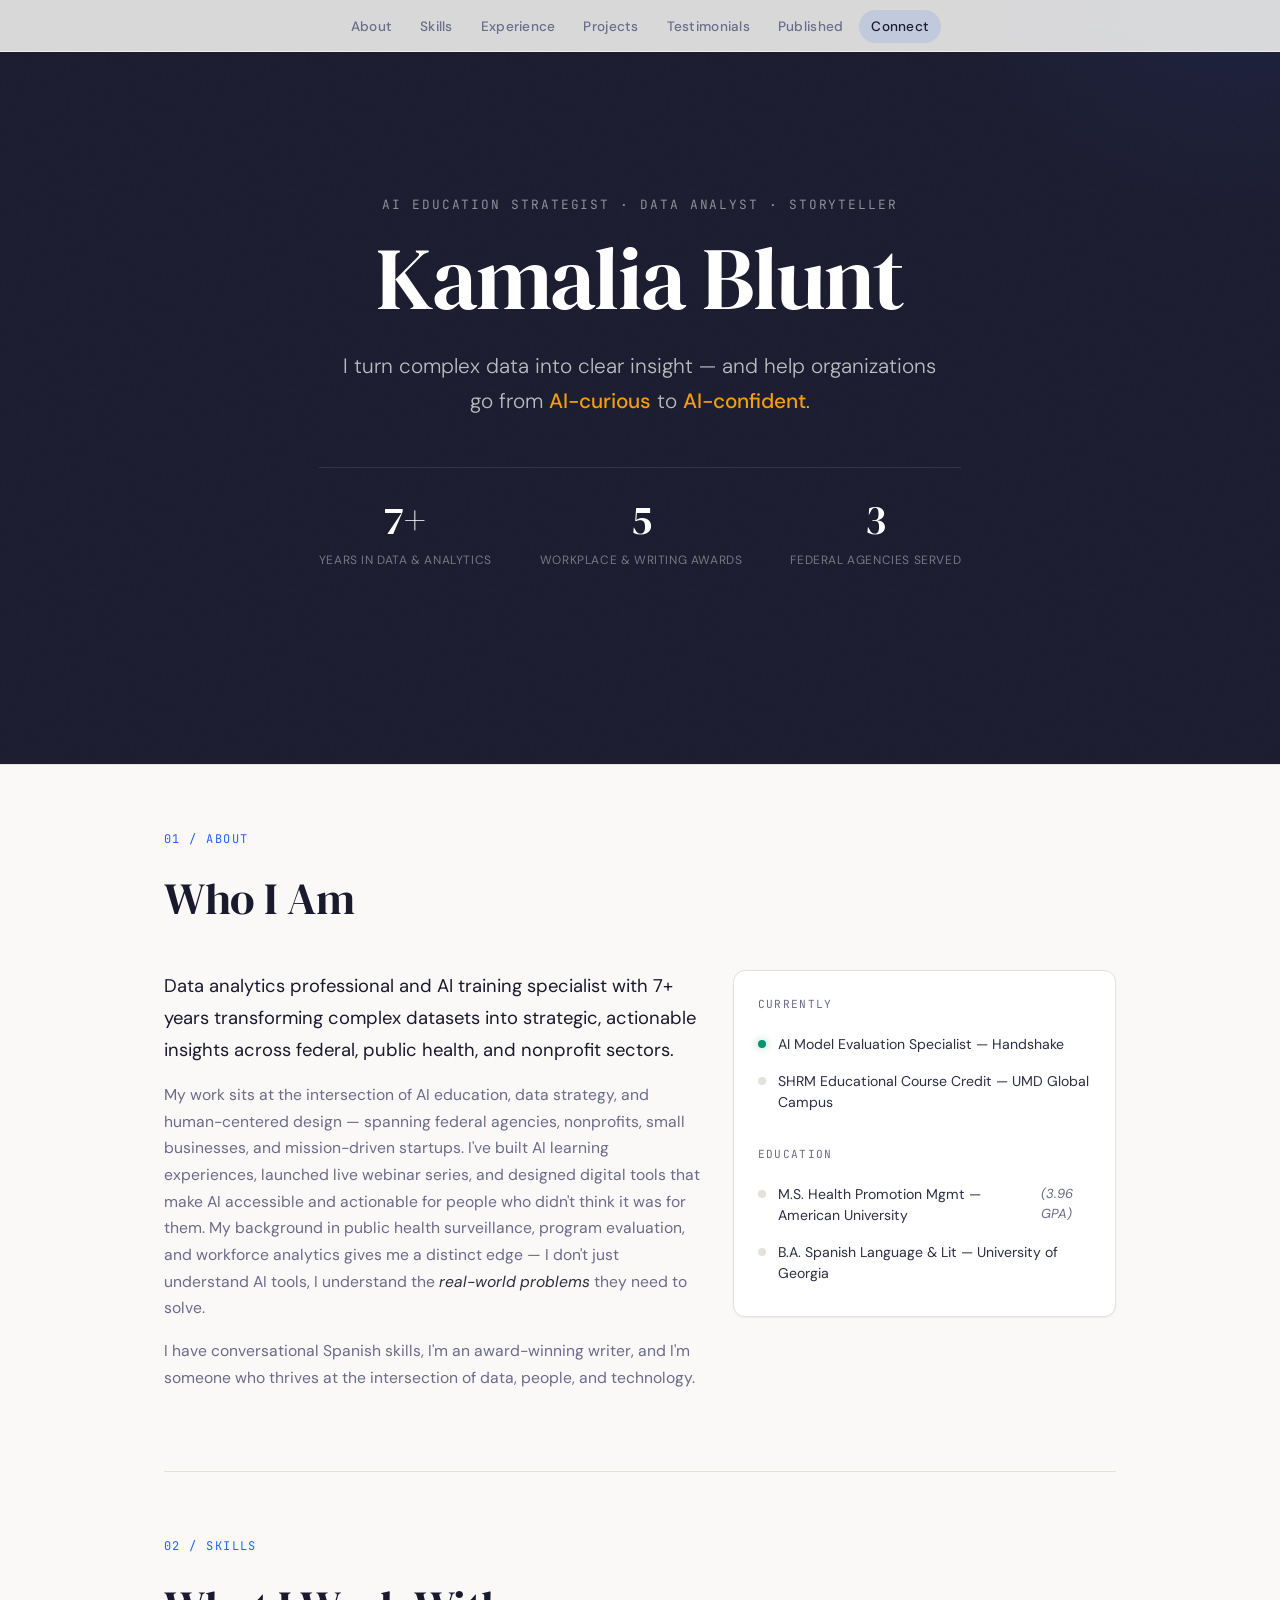
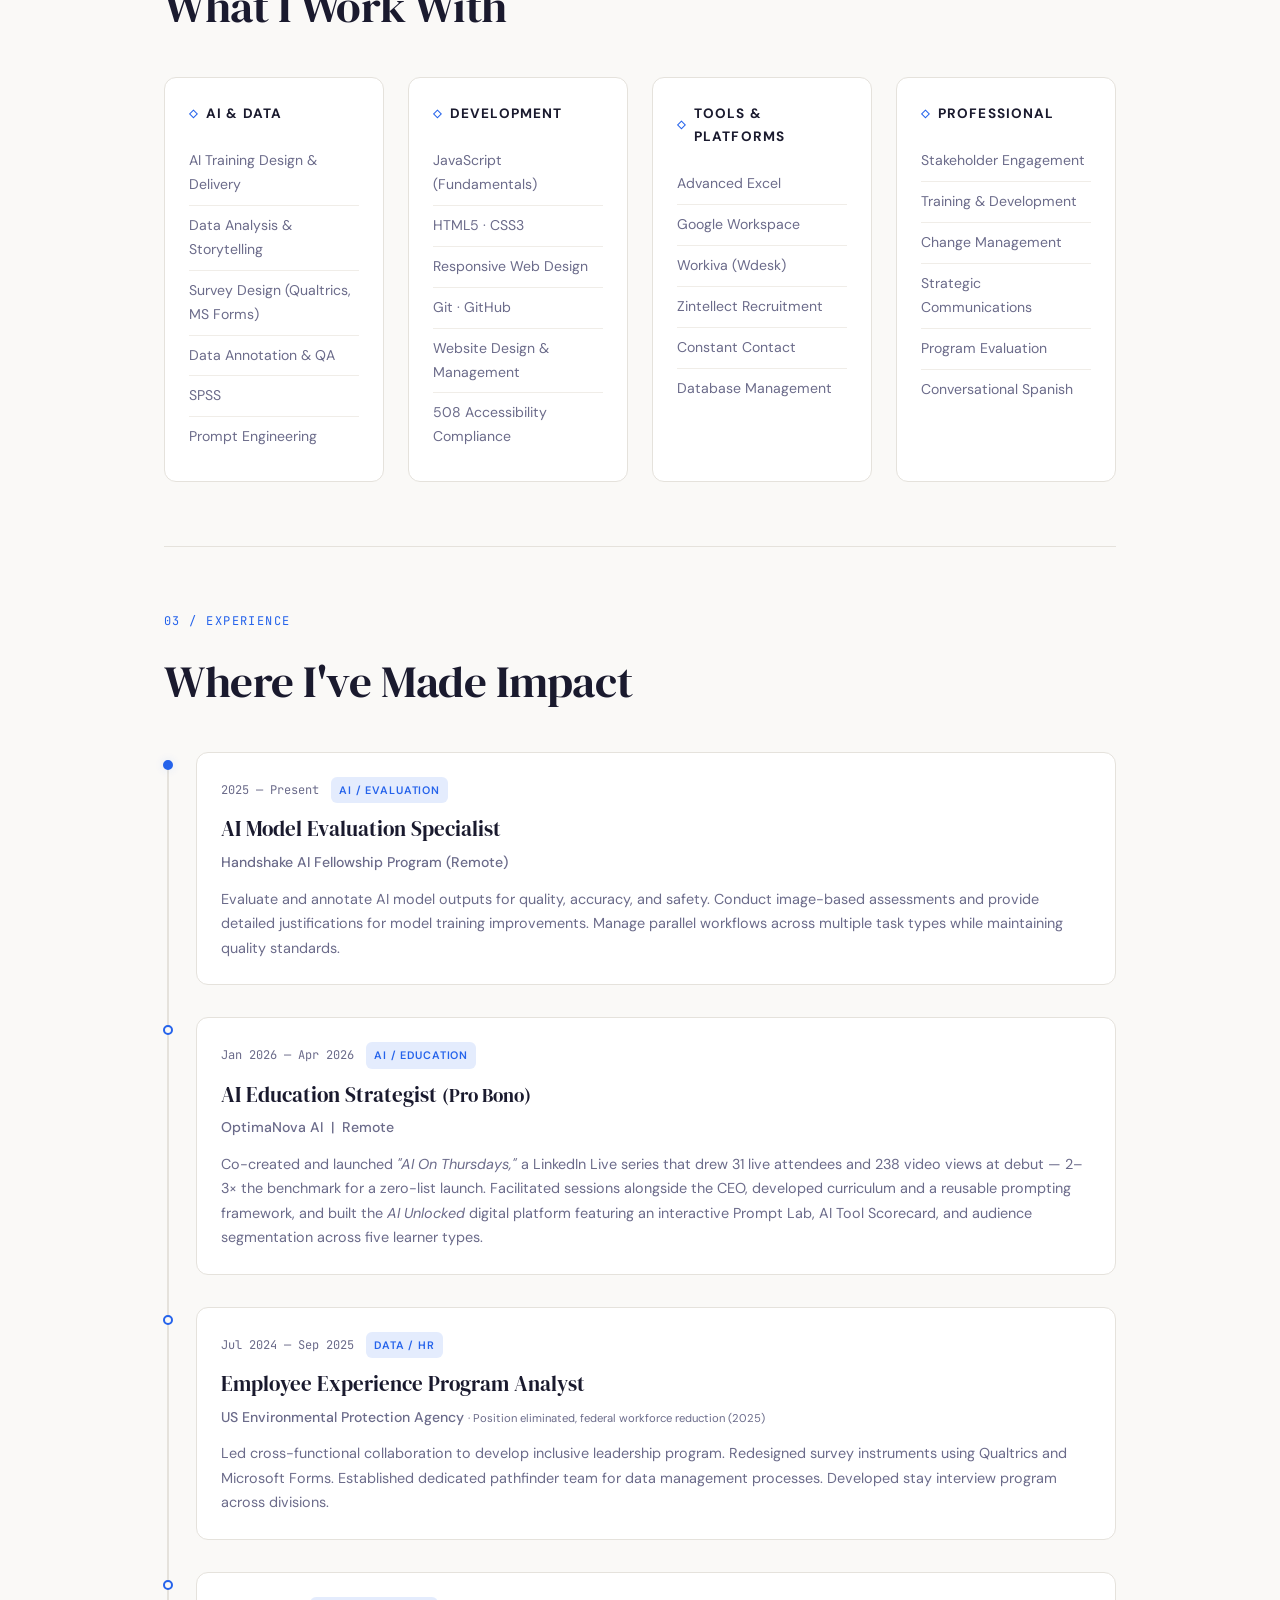
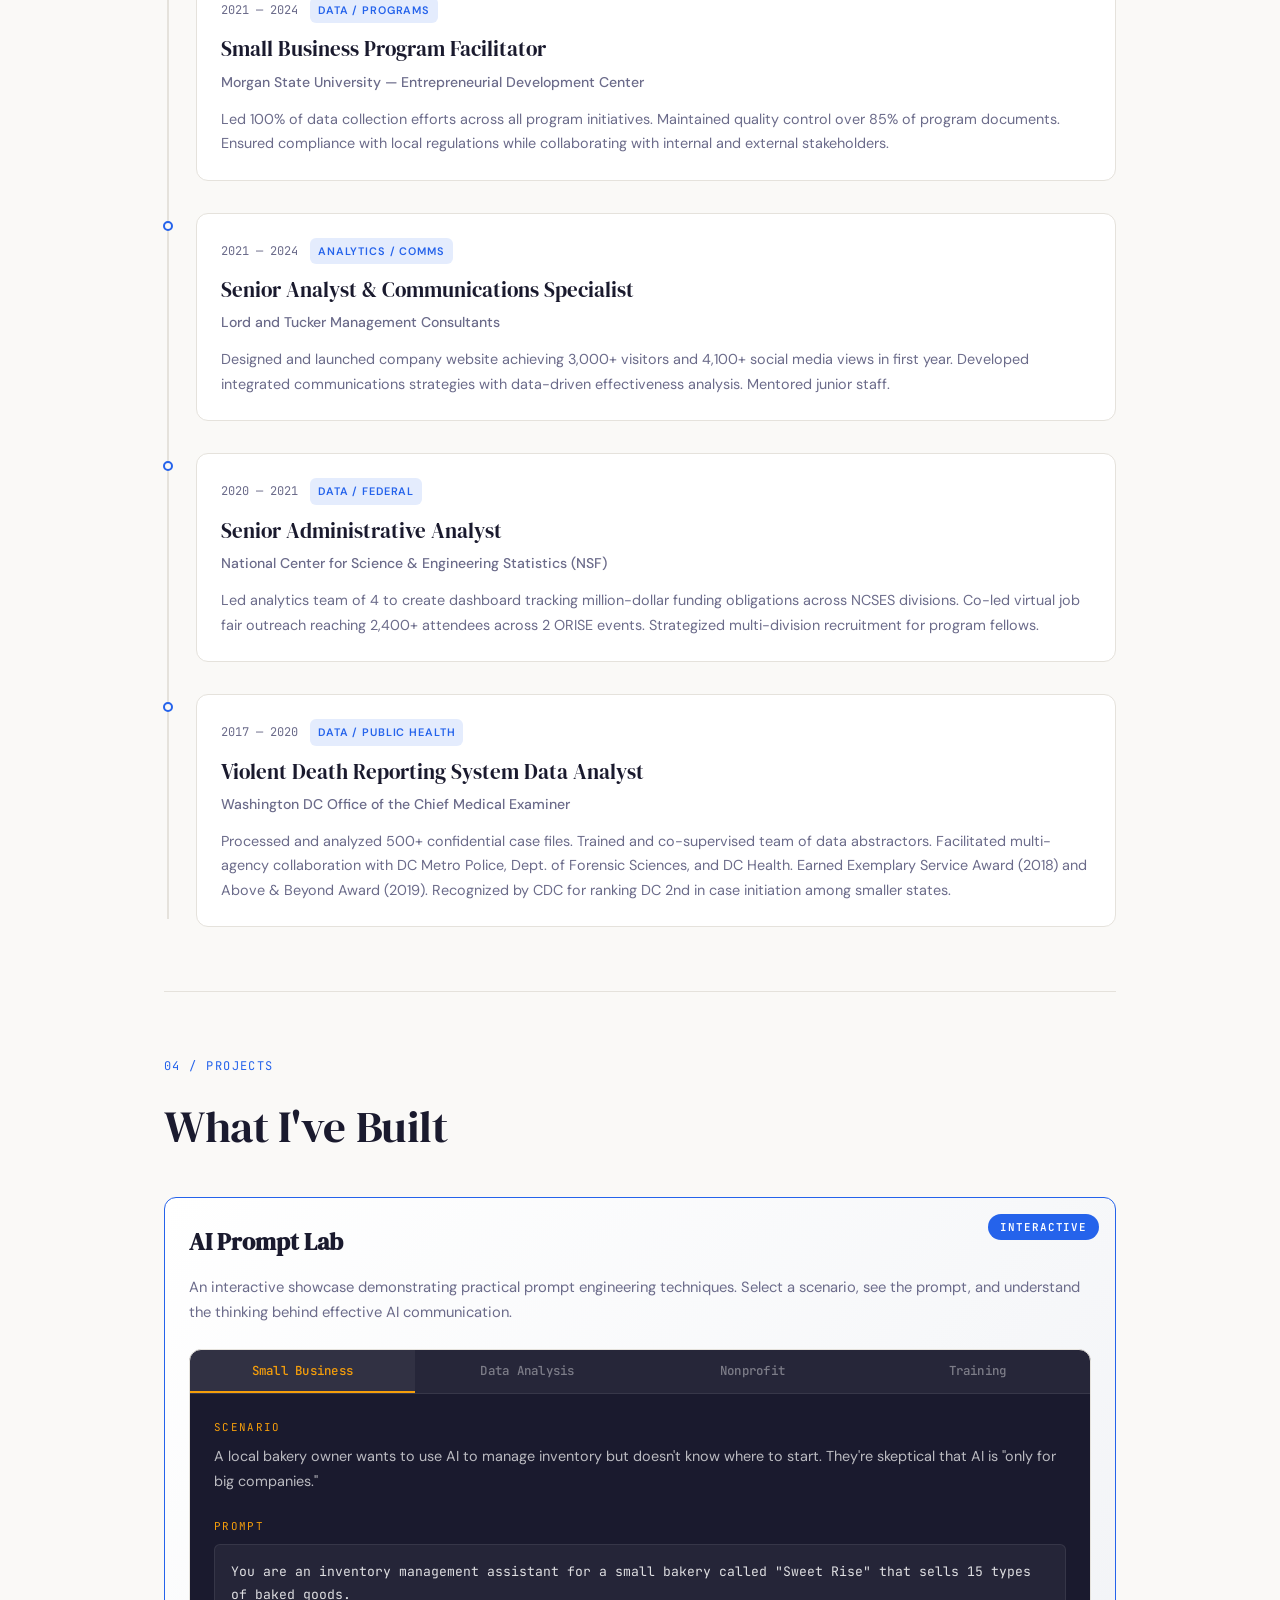
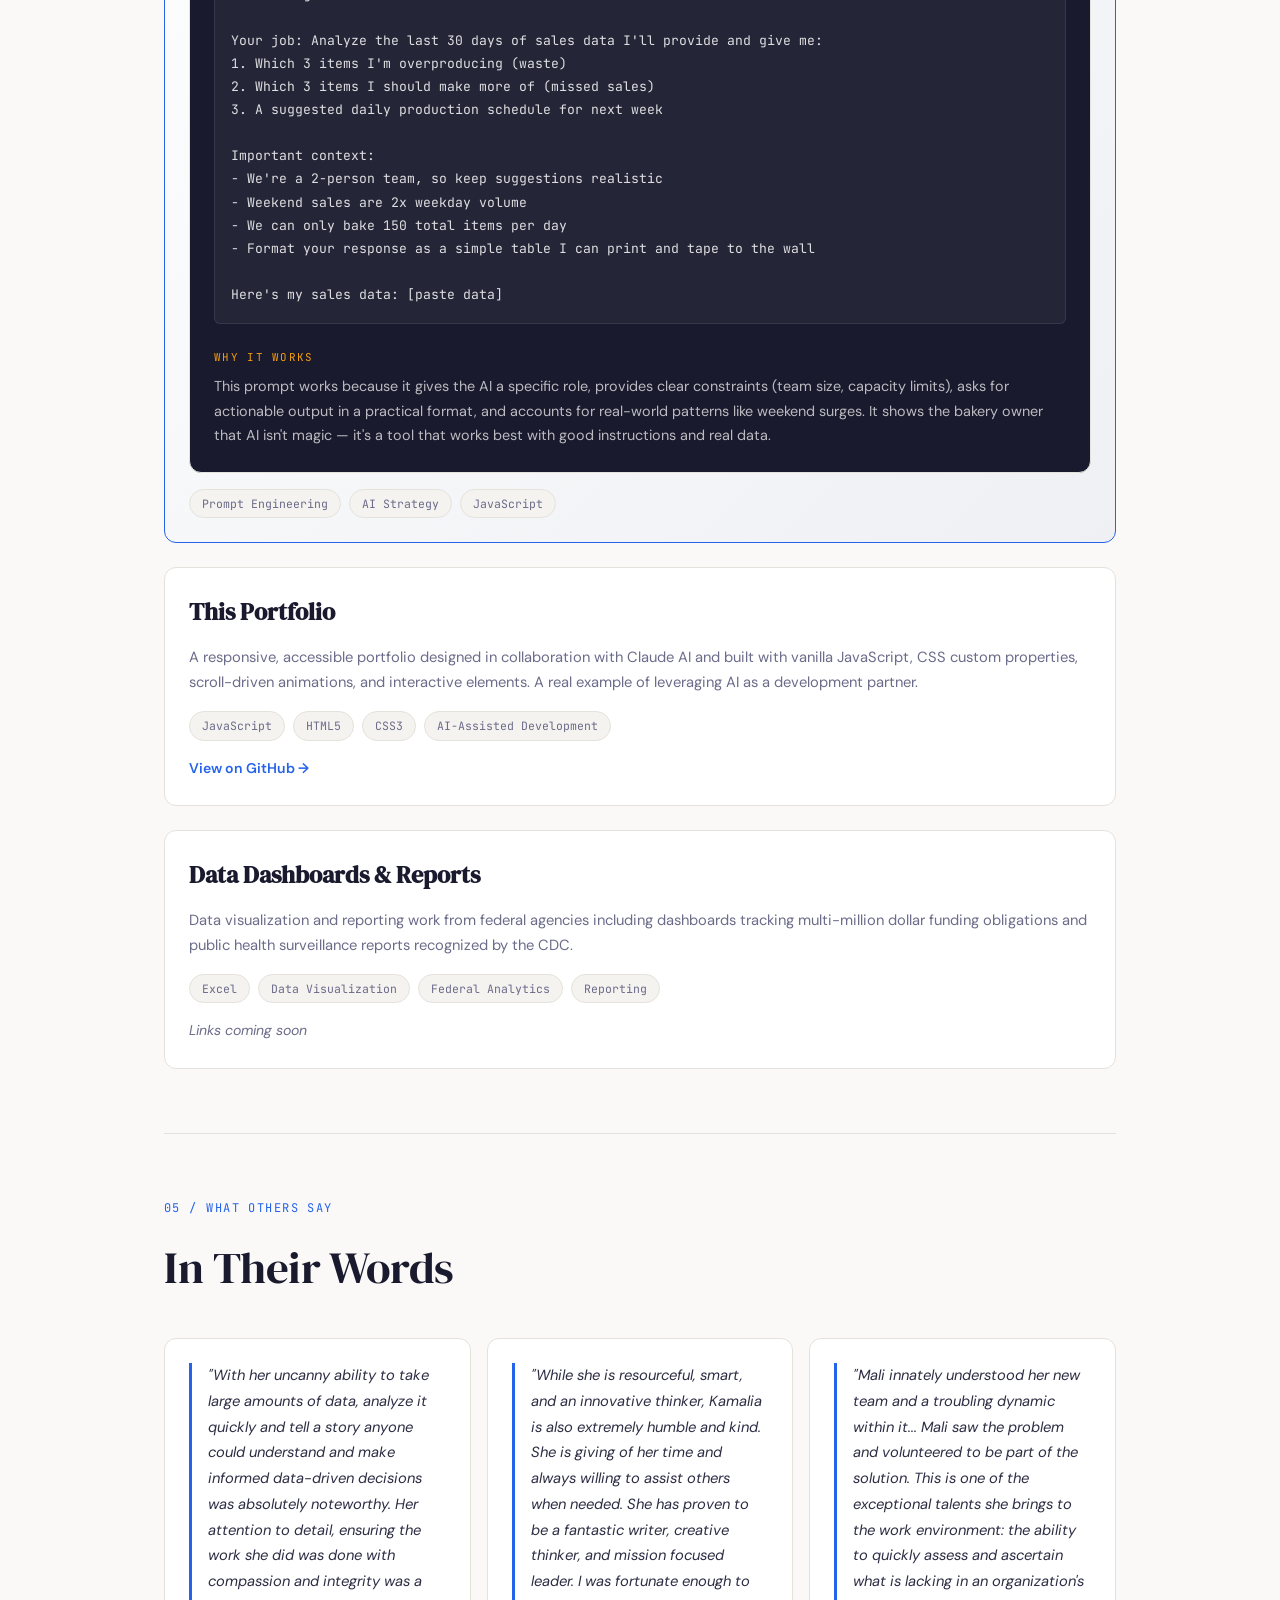
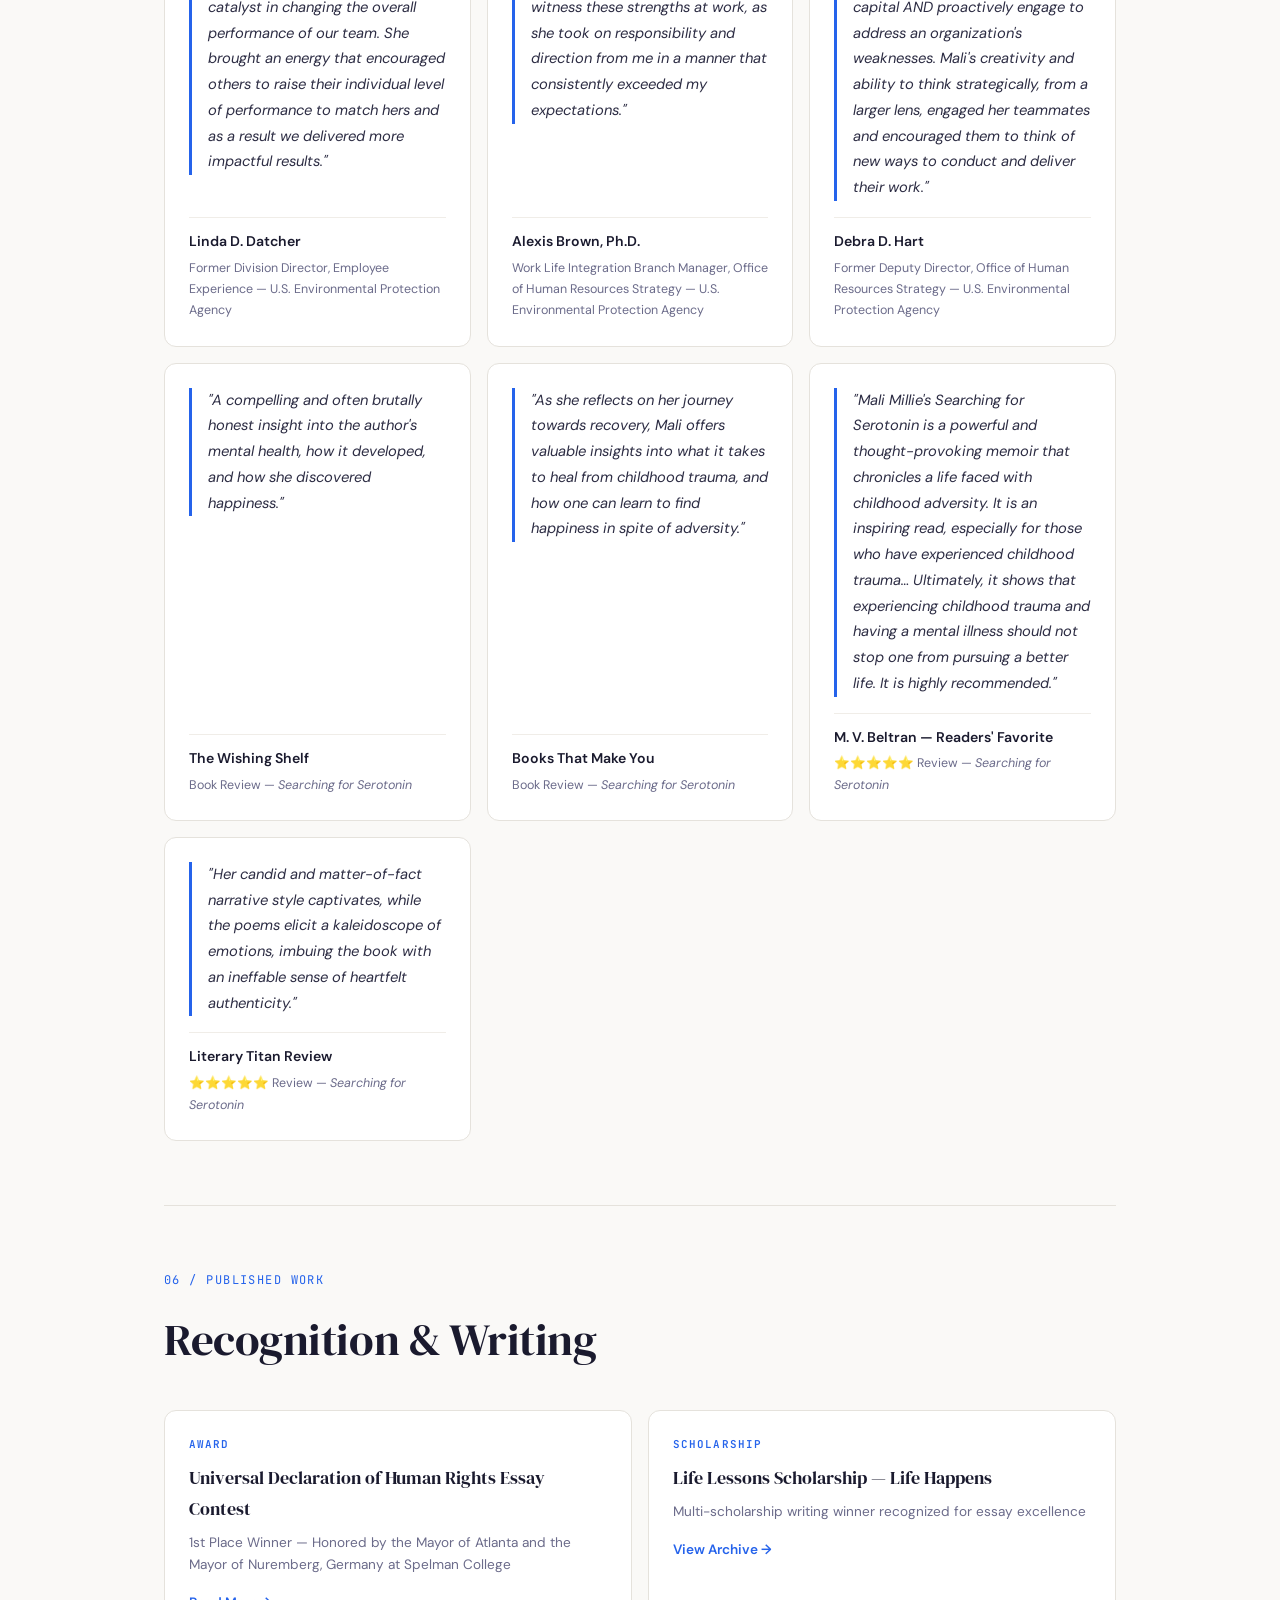
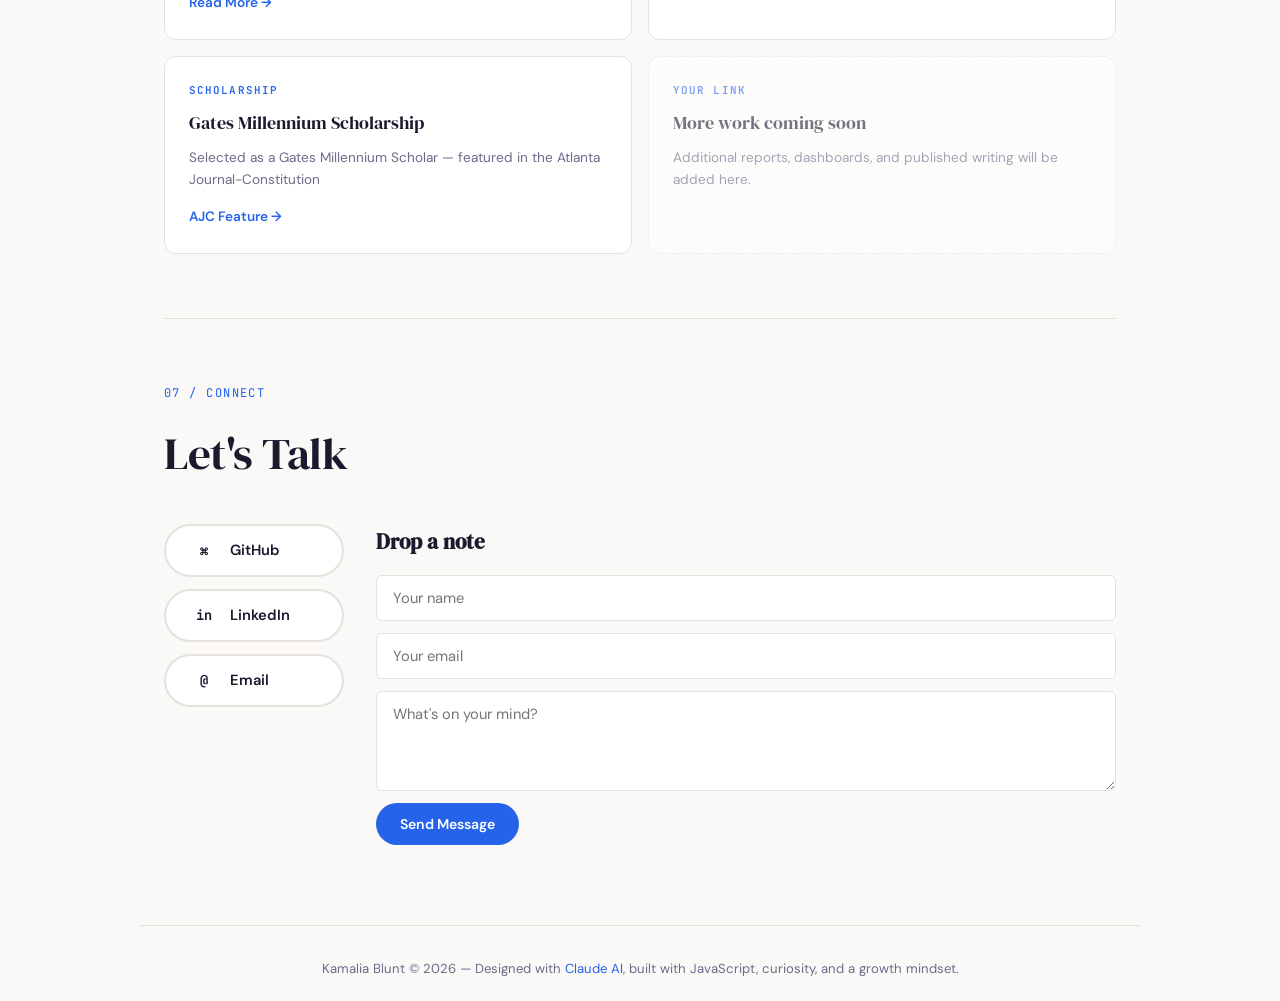
==== commit 36bb5f1c: "Revise portfolio content and update job roles Updated various sections of the portfolio to reflect n" ====
--- a/portfolio-preview.html
+++ b/portfolio-preview.html
@@ -684,6 +684,7 @@
     display: grid;
     grid-template-columns: repeat(3, 1fr);
     gap: var(--sp-4);
+    grid-auto-rows: auto;
 }
 
 .testimonial {
@@ -1120,7 +1121,7 @@
     <section class="hero">
         <div class="hero-grain"></div>
         <div class="hero-content">
-            <p class="hero-eyebrow">AI Learning Partner · Data Analyst · Storyteller</p>
+            <p class="hero-eyebrow">AI Education Strategist · Data Analyst · Storyteller</p>
             <h1>Kamalia Blunt</h1>
             <p class="hero-tagline">I turn complex data into clear insight — and help organizations go from <span class="highlight">AI-curious</span> to <span class="highlight">AI-confident</span>.</p>
             <div class="hero-stats">
@@ -1149,18 +1150,14 @@
         <div class="about-grid">
             <div class="about-text">
                 <p class="lead">Data analytics professional and AI training specialist with 7+ years transforming complex datasets into strategic, actionable insights across federal, public health, and nonprofit sectors.</p>
-                <p>Currently an <strong>AI Learning Partner at OptimaNova</strong>, I design and deliver hands-on training that makes AI accessible and practical for small businesses and mission-driven organizations. My background in public health surveillance, program evaluation, and workforce analytics gives me a unique edge — I don't just understand AI tools, I understand the <em>real-world problems</em> they need to solve.</p>
+                <p>My work sits at the intersection of AI education, data strategy, and human-centered design — spanning federal agencies, nonprofits, small businesses, and mission-driven startups. I've built AI learning experiences, launched live webinar series, and designed digital tools that make AI accessible and actionable for people who didn't think it was for them. My background in public health surveillance, program evaluation, and workforce analytics gives me a distinct edge — I don't just understand AI tools, I understand the <em>real-world problems</em> they need to solve.</p>
                 <p>I have conversational Spanish skills, I'm an award-winning writer, and I'm someone who thrives at the intersection of data, people, and technology.</p>
             </div>
             <div class="about-card">
                 <div class="about-card-header">Currently</div>
                 <div class="about-card-item">
                     <span class="about-card-dot active"></span>
-                    AI Learning Partner — OptimaNova
-                </div>
-                <div class="about-card-item">
-                    <span class="about-card-dot active"></span>
-                    AI Training Specialist — Handshake
+                    AI Model Evaluation Specialist — Handshake
                 </div>
                 <div class="about-card-item">
                     <span class="about-card-dot"></span>
@@ -1214,7 +1211,7 @@
                     <li>Google Workspace</li>
                     <li>Workiva (Wdesk)</li>
                     <li>Zintellect Recruitment</li>
-                    <li>Constant Contact · MailChimp</li>
+                    <li>Constant Contact</li>
                     <li>Database Management</li>
                 </ul>
             </div>
@@ -1241,18 +1238,6 @@
                 <div class="timeline-marker"></div>
                 <div class="timeline-content">
                     <div class="job-meta">
-                        <span class="job-date">2024 — Present</span>
-                        <span class="job-tag">AI / Training</span>
-                    </div>
-                    <h3>AI Learning Partner</h3>
-                    <p class="job-org">OptimaNova</p>
-                    <p class="job-desc">Design and deliver hands-on AI training sessions for small businesses and nonprofits. Lead "AI ON Thursdays" weekly series. Develop customized curriculum making complex AI concepts accessible and actionable for mission-driven professionals.</p>
-                </div>
-            </div>
-            <div class="timeline-item">
-                <div class="timeline-marker"></div>
-                <div class="timeline-content">
-                    <div class="job-meta">
                         <span class="job-date">2025 — Present</span>
                         <span class="job-tag">AI / Evaluation</span>
                     </div>
@@ -1265,11 +1250,23 @@
                 <div class="timeline-marker"></div>
                 <div class="timeline-content">
                     <div class="job-meta">
-                        <span class="job-date">2024 — Present</span>
+                        <span class="job-date">Jan 2026 — Apr 2026</span>
+                        <span class="job-tag">AI / Education</span>
+                    </div>
+                    <h3>AI Education Strategist <span style="font-weight:400;font-size:0.9em;">(Pro Bono)</span></h3>
+                    <p class="job-org">OptimaNova AI &nbsp;|&nbsp; Remote</p>
+                    <p class="job-desc">Co-created and launched <em>"AI On Thursdays,"</em> a LinkedIn Live series that drew 31 live attendees and 238 video views at debut — 2–3× the benchmark for a zero-list launch. Facilitated sessions alongside the CEO, developed curriculum and a reusable prompting framework, and built the <em>AI Unlocked</em> digital platform featuring an interactive Prompt Lab, AI Tool Scorecard, and audience segmentation across five learner types.</p>
+                </div>
+            </div>
+            <div class="timeline-item">
+                <div class="timeline-marker"></div>
+                <div class="timeline-content">
+                    <div class="job-meta">
+                        <span class="job-date">Jul 2024 — Sep 2025</span>
                         <span class="job-tag">Data / HR</span>
                     </div>
                     <h3>Employee Experience Program Analyst</h3>
-                    <p class="job-org">US Environmental Protection Agency</p>
+                    <p class="job-org">US Environmental Protection Agency <span style="font-size:0.8em;color:var(--ink-muted);font-weight:400;">· Position eliminated, federal workforce reduction (2025)</span></p>
                     <p class="job-desc">Led cross-functional collaboration to develop inclusive leadership program. Redesigned survey instruments using Qualtrics and Microsoft Forms. Established dedicated pathfinder team for data management processes. Developed stay interview program across divisions.</p>
                 </div>
             </div>
@@ -1399,29 +1396,65 @@
         <div class="testimonials-grid">
             <div class="testimonial">
                 <blockquote>
-                    <p>"[Quote from letter of recommendation — paste here]"</p>
+                    <p>"With her uncanny ability to take large amounts of data, analyze it quickly and tell a story anyone could understand and make informed data-driven decisions was absolutely noteworthy. Her attention to detail, ensuring the work she did was done with compassion and integrity was a catalyst in changing the overall performance of our team. She brought an energy that encouraged others to raise their individual level of performance to match hers and as a result we delivered more impactful results."</p>
                 </blockquote>
                 <div class="testimonial-author">
-                    <span class="testimonial-name">[Name]</span>
-                    <span class="testimonial-role">[Title, Organization]</span>
+                    <span class="testimonial-name">Linda D. Datcher</span>
+                    <span class="testimonial-role">Former Division Director, Employee Experience — U.S. Environmental Protection Agency</span>
                 </div>
             </div>
             <div class="testimonial">
                 <blockquote>
-                    <p>"[Quote from book review — paste here]"</p>
+                    <p>"While she is resourceful, smart, and an innovative thinker, Kamalia is also extremely humble and kind. She is giving of her time and always willing to assist others when needed. She has proven to be a fantastic writer, creative thinker, and mission focused leader. I was fortunate enough to witness these strengths at work, as she took on responsibility and direction from me in a manner that consistently exceeded my expectations."</p>
                 </blockquote>
                 <div class="testimonial-author">
-                    <span class="testimonial-name">[Reviewer Name]</span>
-                    <span class="testimonial-role">[Source]</span>
+                    <span class="testimonial-name">Alexis Brown, Ph.D.</span>
+                    <span class="testimonial-role">Work Life Integration Branch Manager, Office of Human Resources Strategy — U.S. Environmental Protection Agency</span>
                 </div>
             </div>
             <div class="testimonial">
                 <blockquote>
-                    <p>"[Another endorsement — paste here]"</p>
+                    <p>"Mali innately understood her new team and a troubling dynamic within it... Mali saw the problem and volunteered to be part of the solution. This is one of the exceptional talents she brings to the work environment: the ability to quickly assess and ascertain what is lacking in an organization's capital AND proactively engage to address an organization's weaknesses. Mali's creativity and ability to think strategically, from a larger lens, engaged her teammates and encouraged them to think of new ways to conduct and deliver their work."</p>
                 </blockquote>
                 <div class="testimonial-author">
-                    <span class="testimonial-name">[Name]</span>
-                    <span class="testimonial-role">[Title, Organization]</span>
+                    <span class="testimonial-name">Debra D. Hart</span>
+                    <span class="testimonial-role">Former Deputy Director, Office of Human Resources Strategy — U.S. Environmental Protection Agency</span>
+                </div>
+            </div>
+            <div class="testimonial">
+                <blockquote>
+                    <p>"A compelling and often brutally honest insight into the author's mental health, how it developed, and how she discovered happiness."</p>
+                </blockquote>
+                <div class="testimonial-author">
+                    <span class="testimonial-name">The Wishing Shelf</span>
+                    <span class="testimonial-role">Book Review — <em>Searching for Serotonin</em></span>
+                </div>
+            </div>
+            <div class="testimonial">
+                <blockquote>
+                    <p>"As she reflects on her journey towards recovery, Mali offers valuable insights into what it takes to heal from childhood trauma, and how one can learn to find happiness in spite of adversity."</p>
+                </blockquote>
+                <div class="testimonial-author">
+                    <span class="testimonial-name">Books That Make You</span>
+                    <span class="testimonial-role">Book Review — <em>Searching for Serotonin</em></span>
+                </div>
+            </div>
+            <div class="testimonial">
+                <blockquote>
+                    <p>"Mali Millie's Searching for Serotonin is a powerful and thought-provoking memoir that chronicles a life faced with childhood adversity. It is an inspiring read, especially for those who have experienced childhood trauma… Ultimately, it shows that experiencing childhood trauma and having a mental illness should not stop one from pursuing a better life. It is highly recommended."</p>
+                </blockquote>
+                <div class="testimonial-author">
+                    <span class="testimonial-name">M. V. Beltran — Readers' Favorite</span>
+                    <span class="testimonial-role">⭐⭐⭐⭐⭐ Review — <em>Searching for Serotonin</em></span>
+                </div>
+            </div>
+            <div class="testimonial">
+                <blockquote>
+                    <p>"Her candid and matter-of-fact narrative style captivates, while the poems elicit a kaleidoscope of emotions, imbuing the book with an ineffable sense of heartfelt authenticity."</p>
+                </blockquote>
+                <div class="testimonial-author">
+                    <span class="testimonial-name">Literary Titan Review</span>
+                    <span class="testimonial-role">⭐⭐⭐⭐⭐ Review — <em>Searching for Serotonin</em></span>
                 </div>
             </div>
         </div>
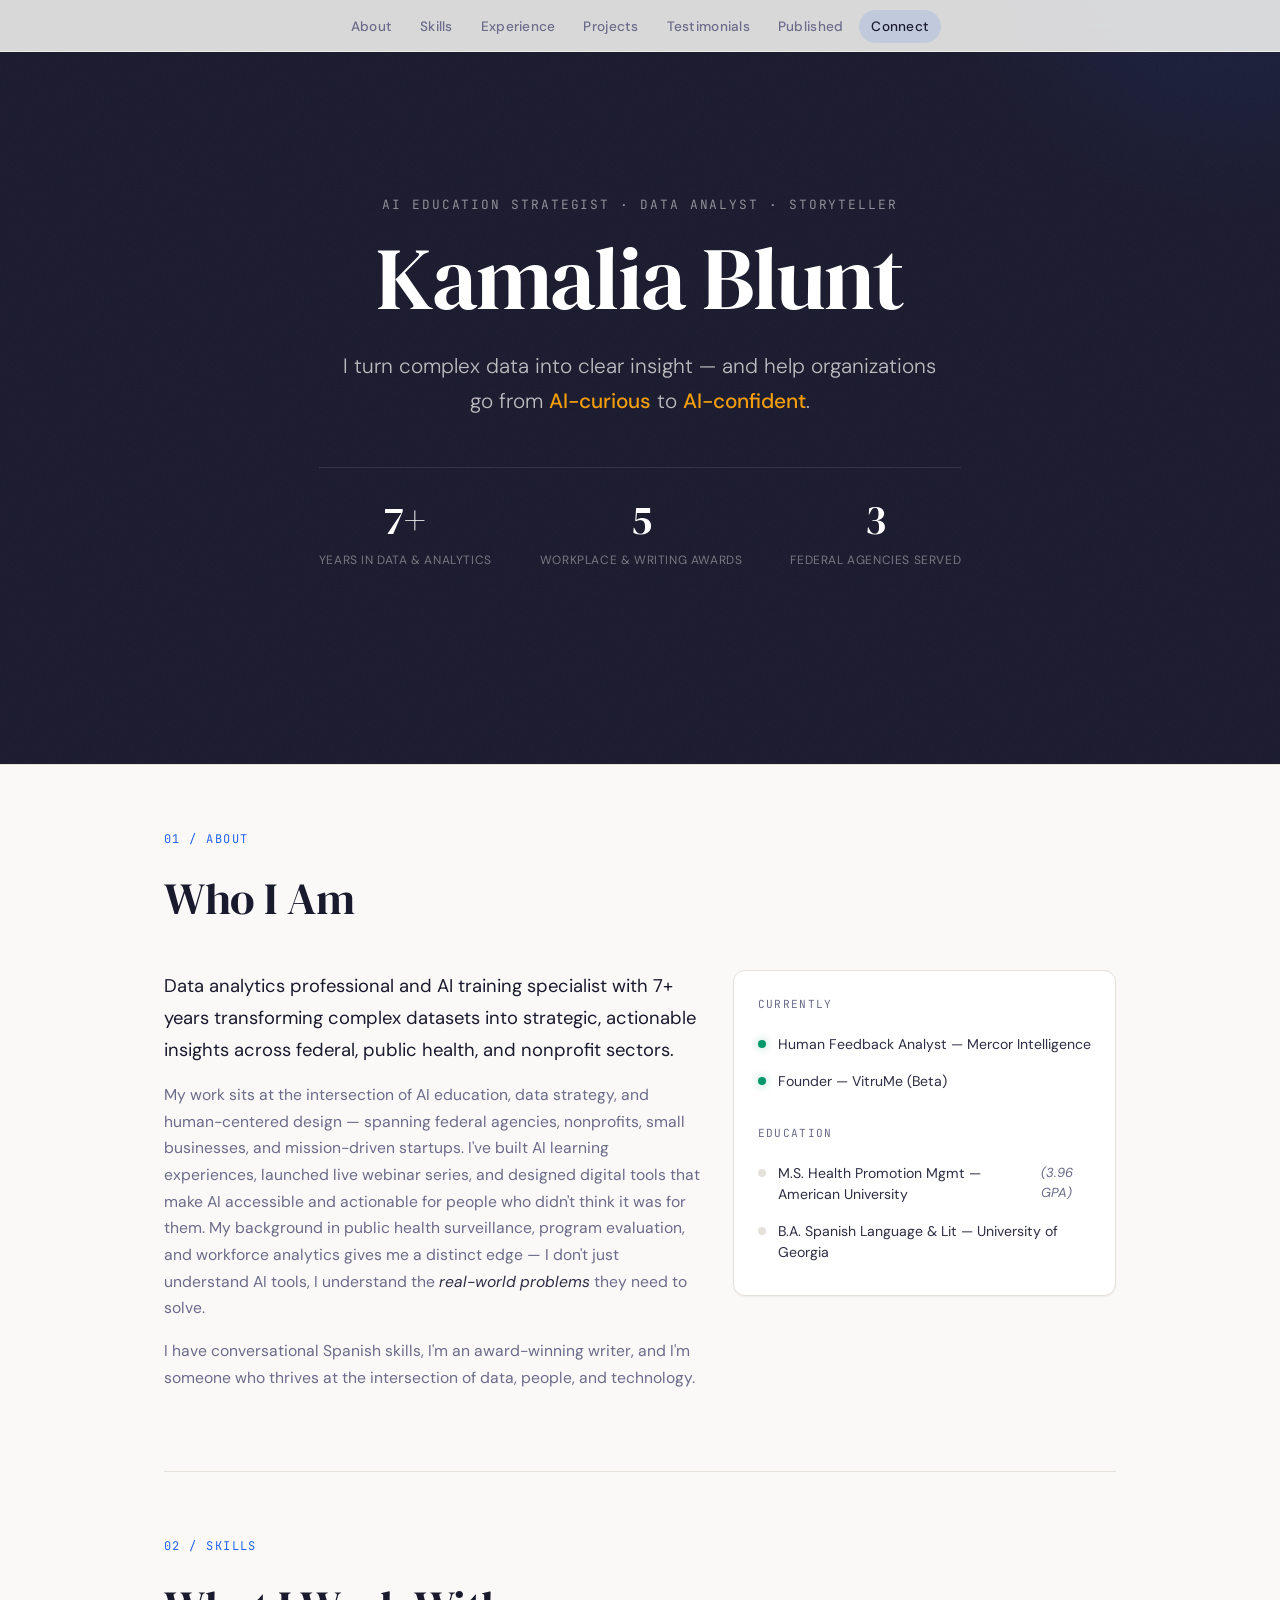
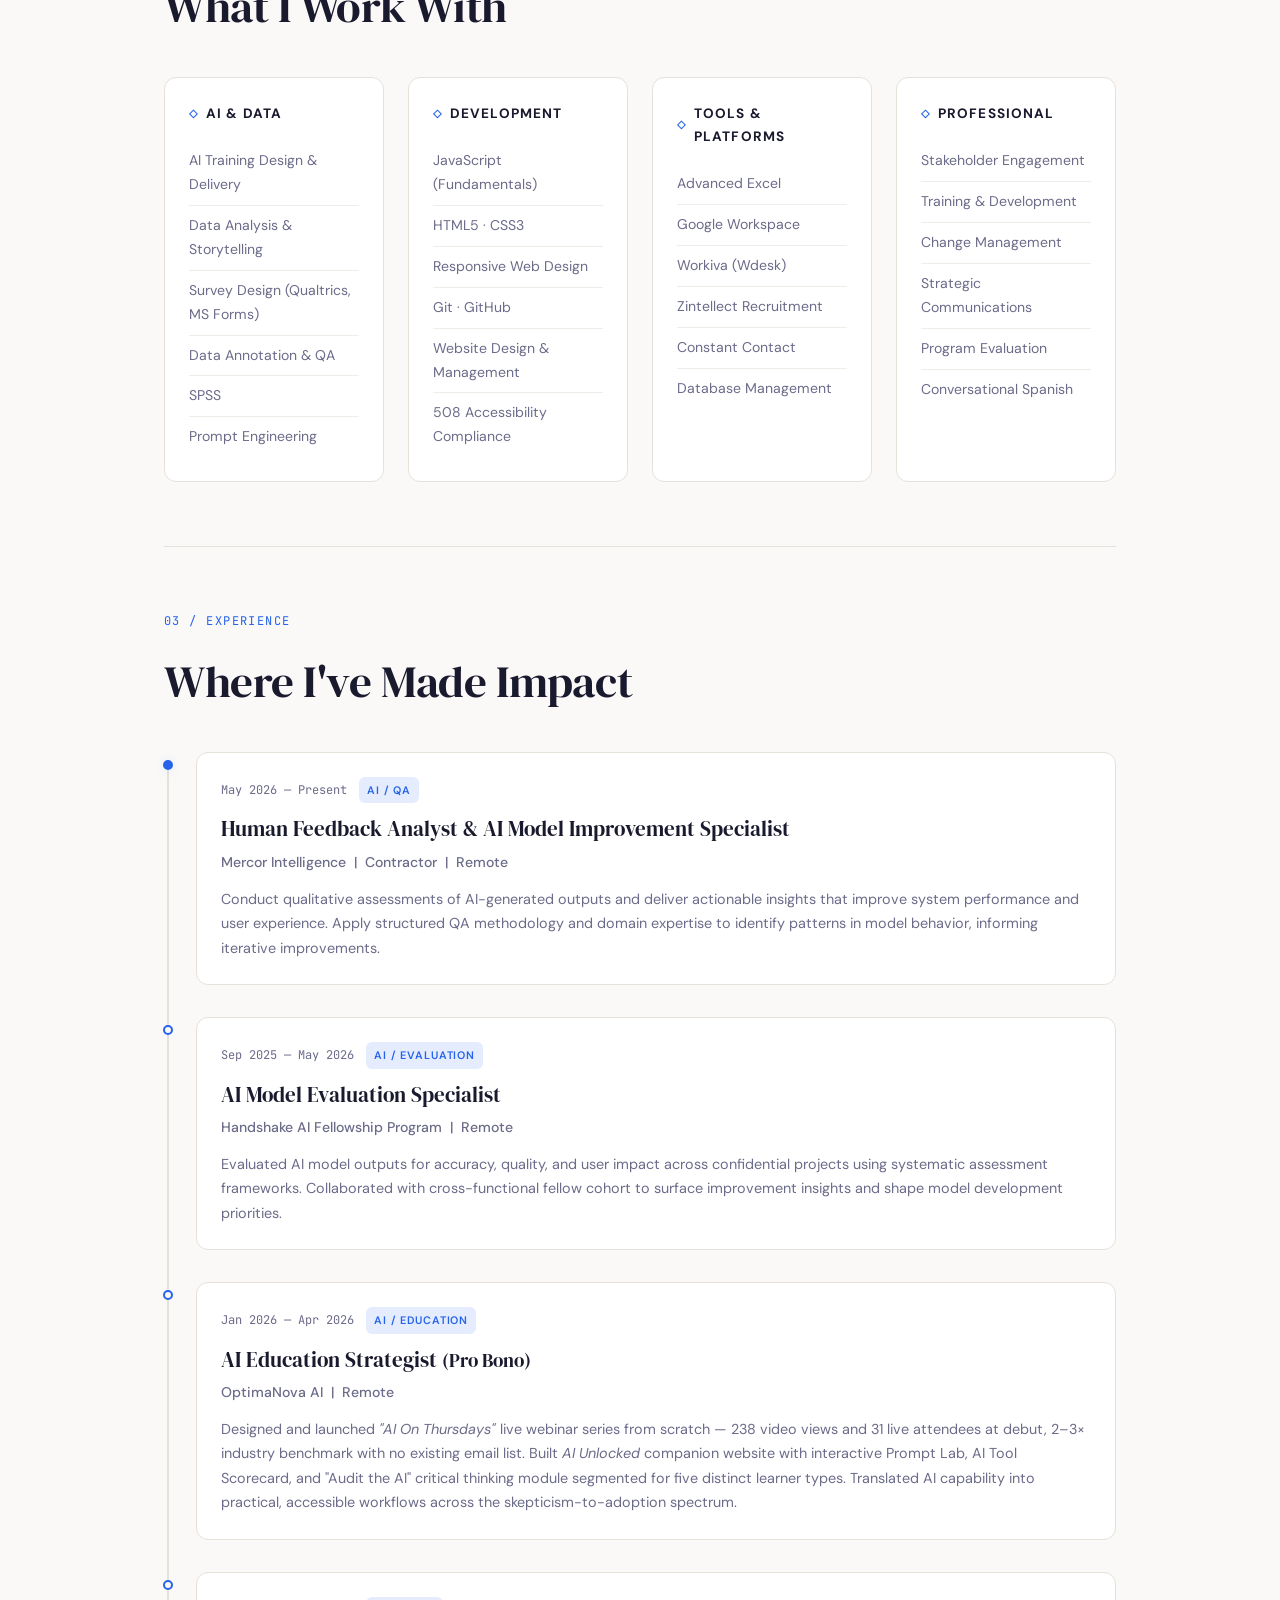
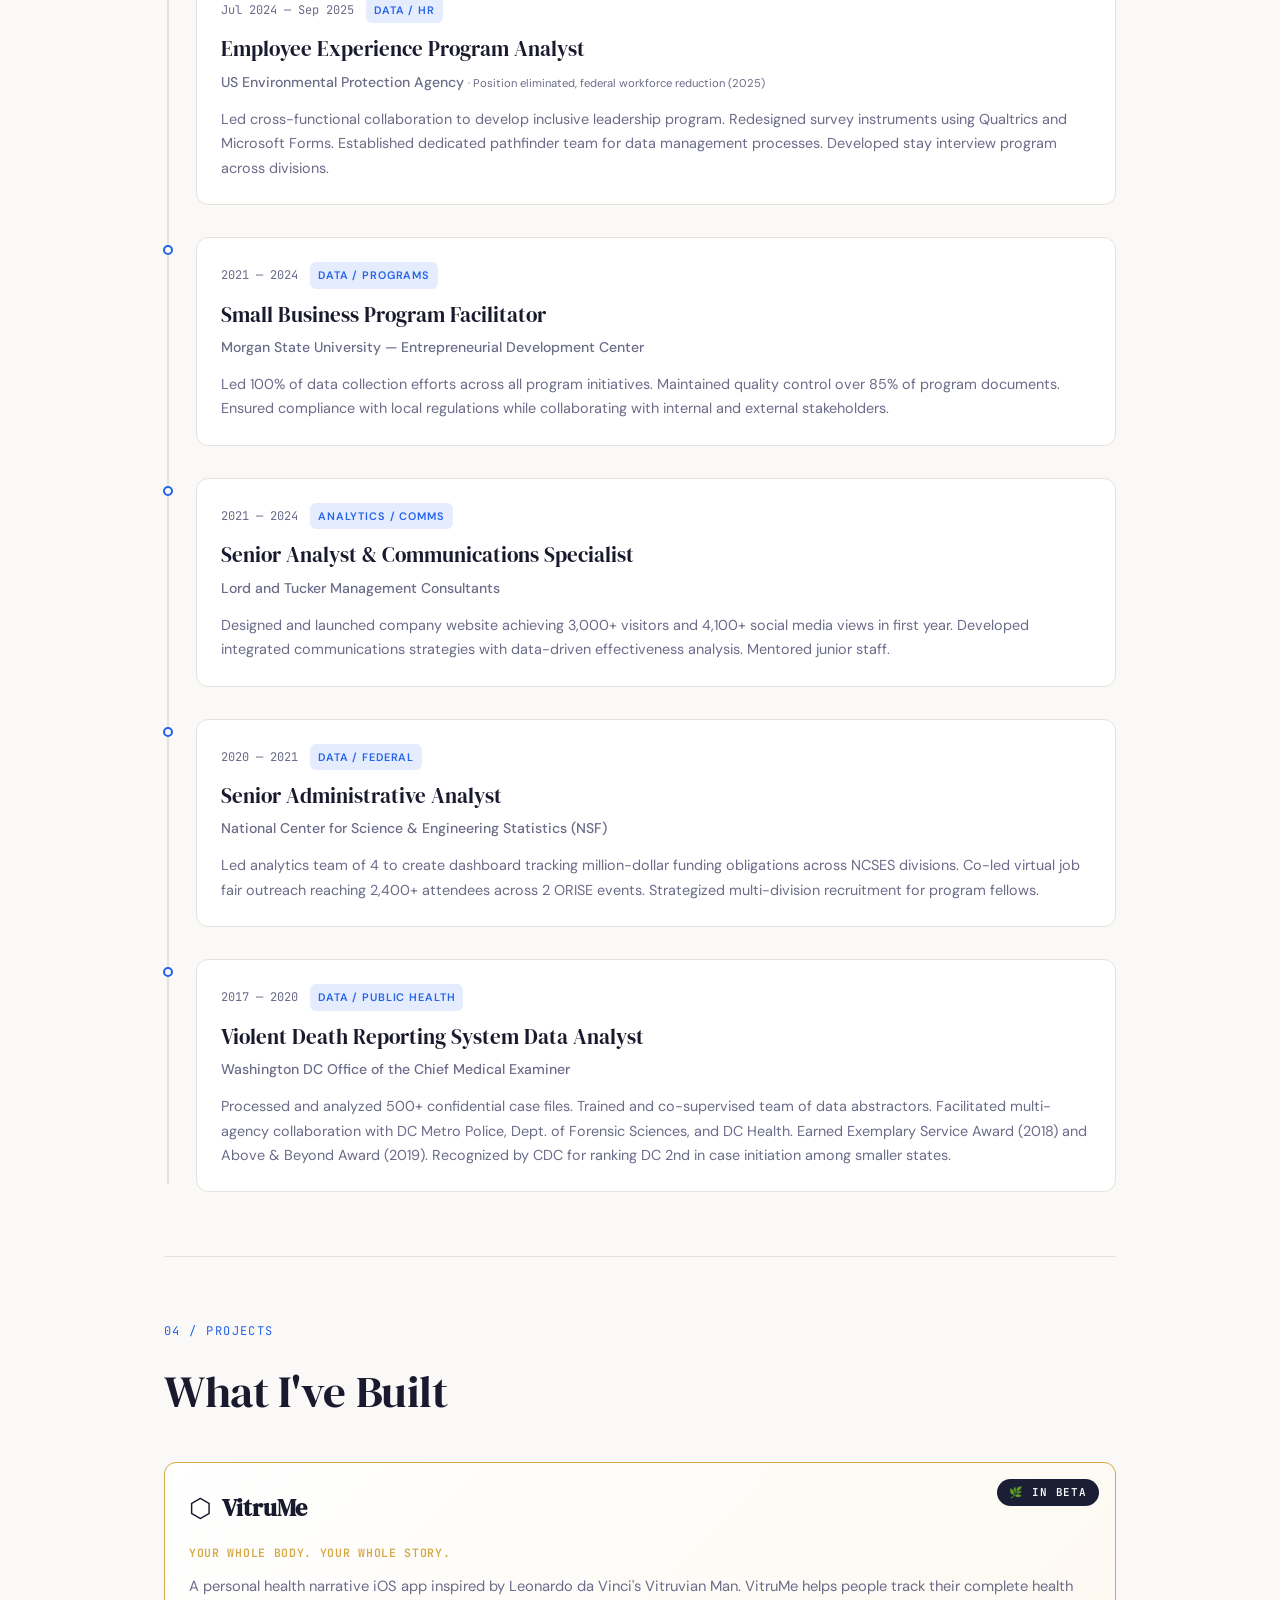
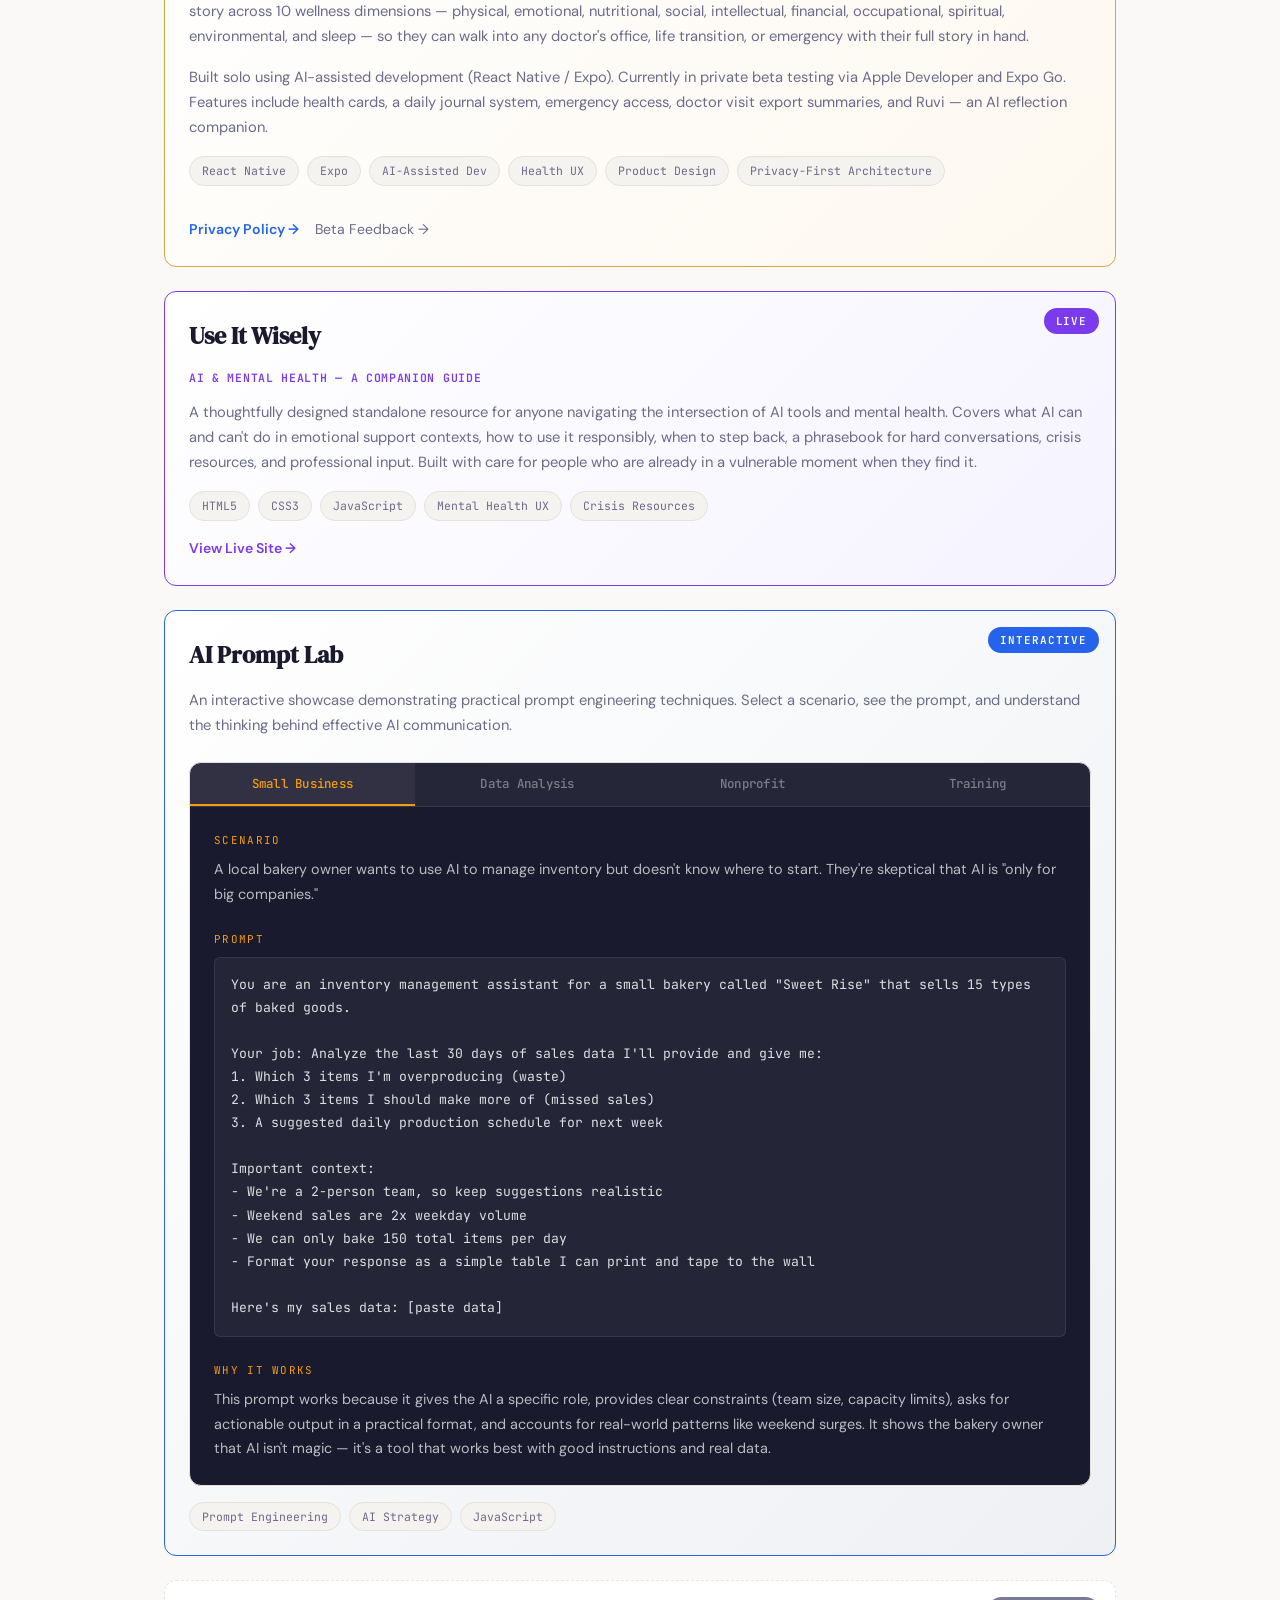
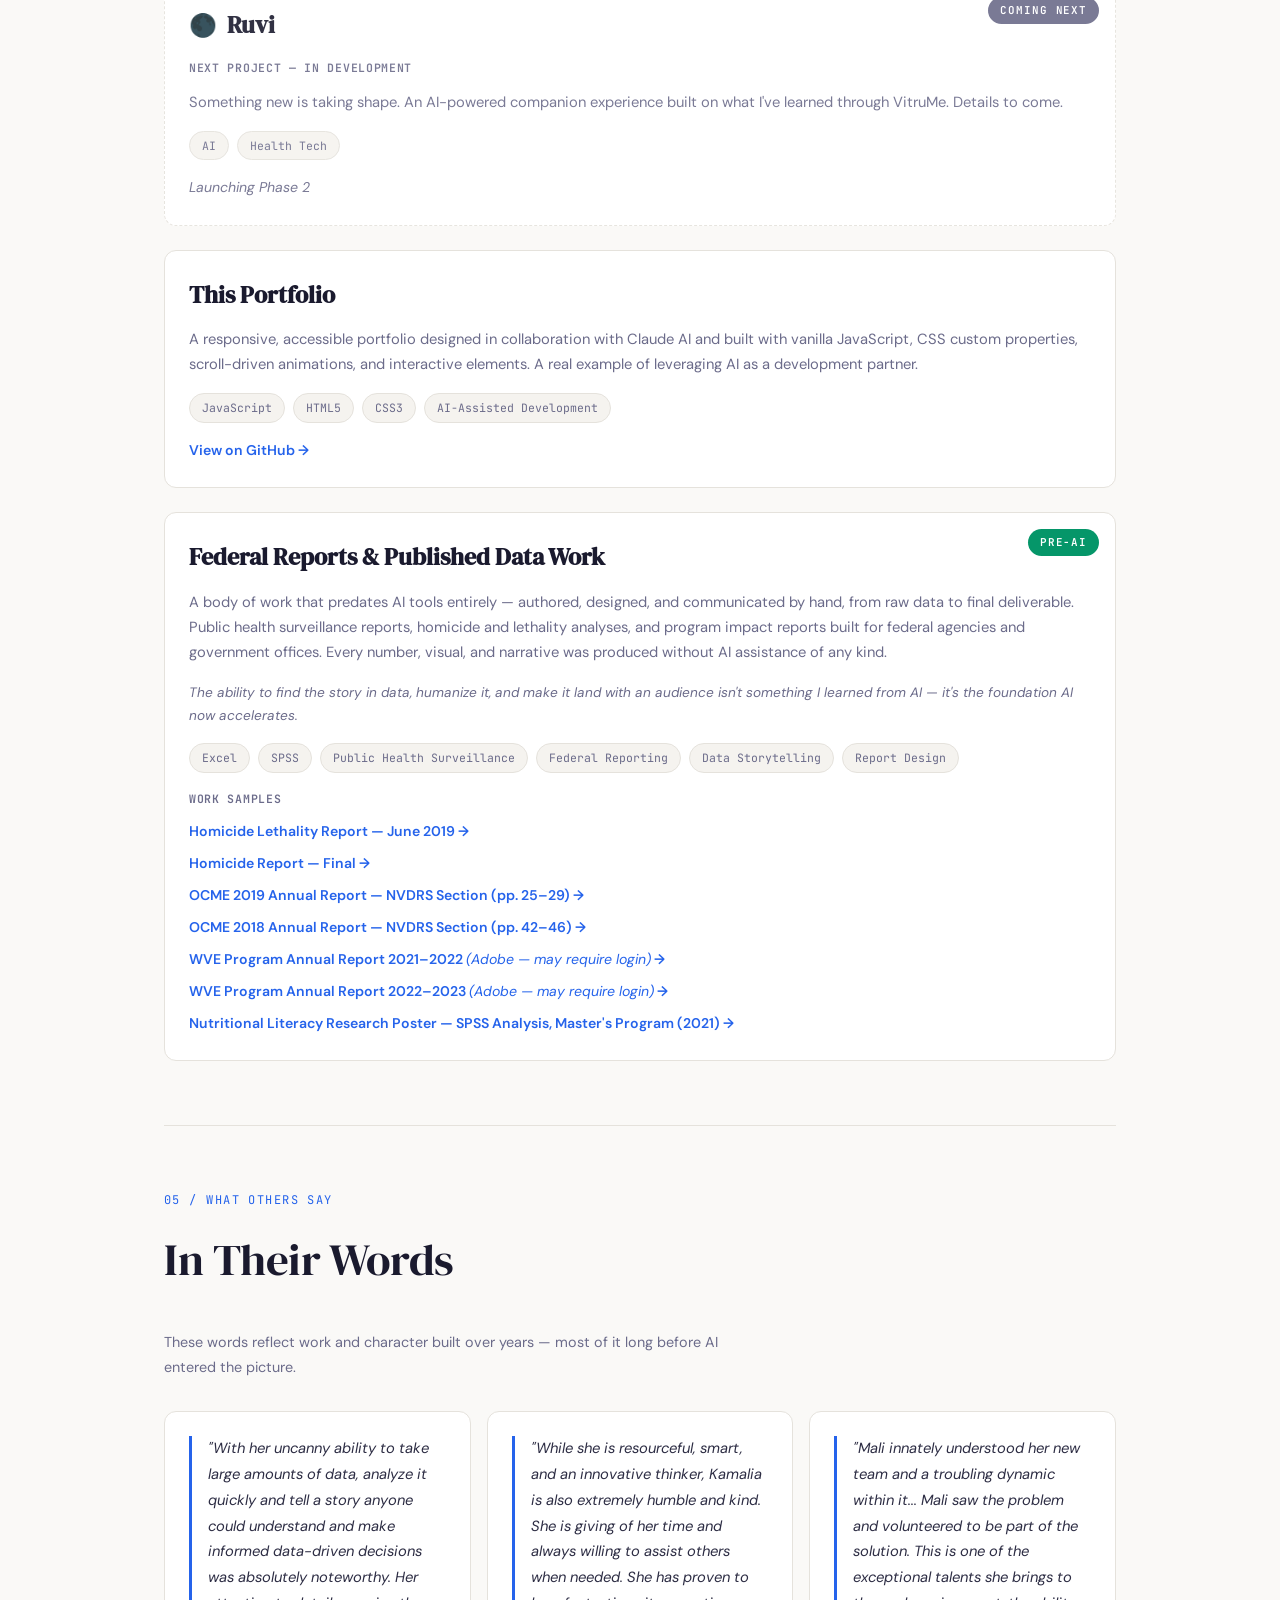
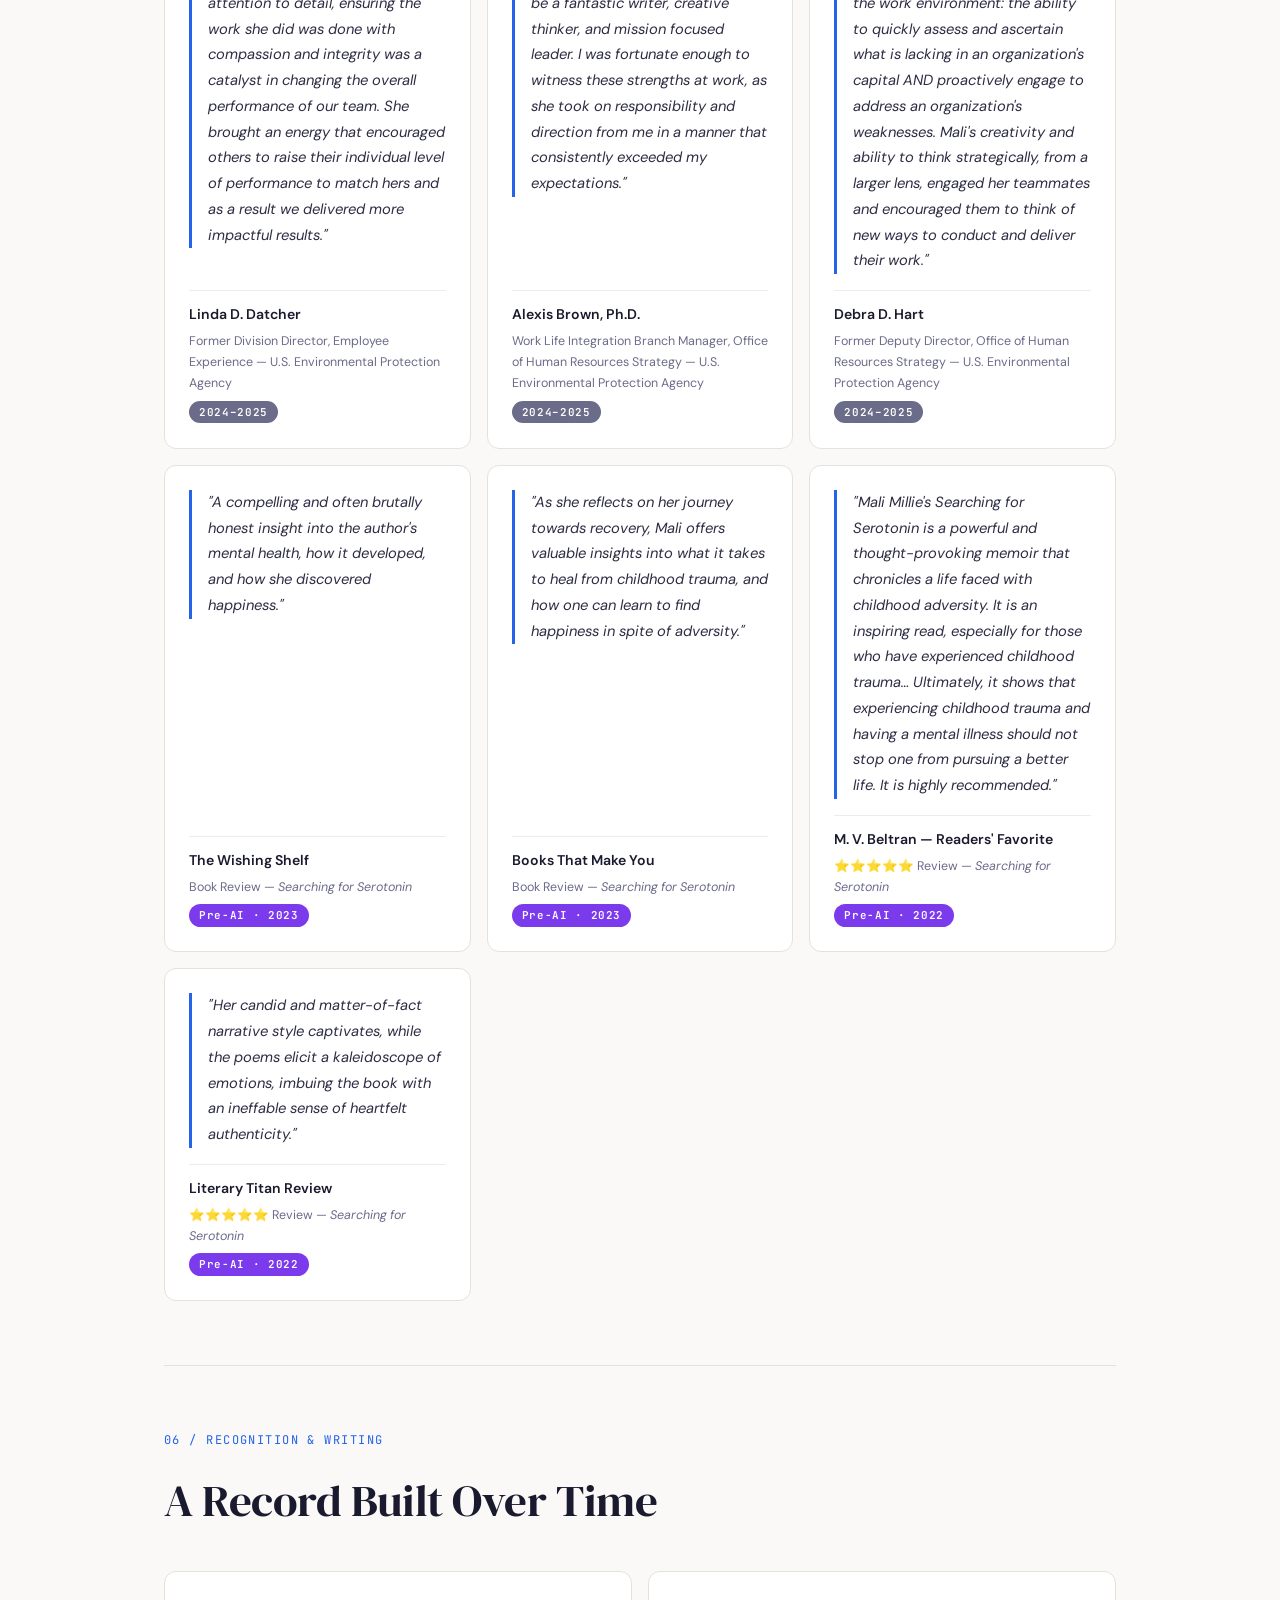
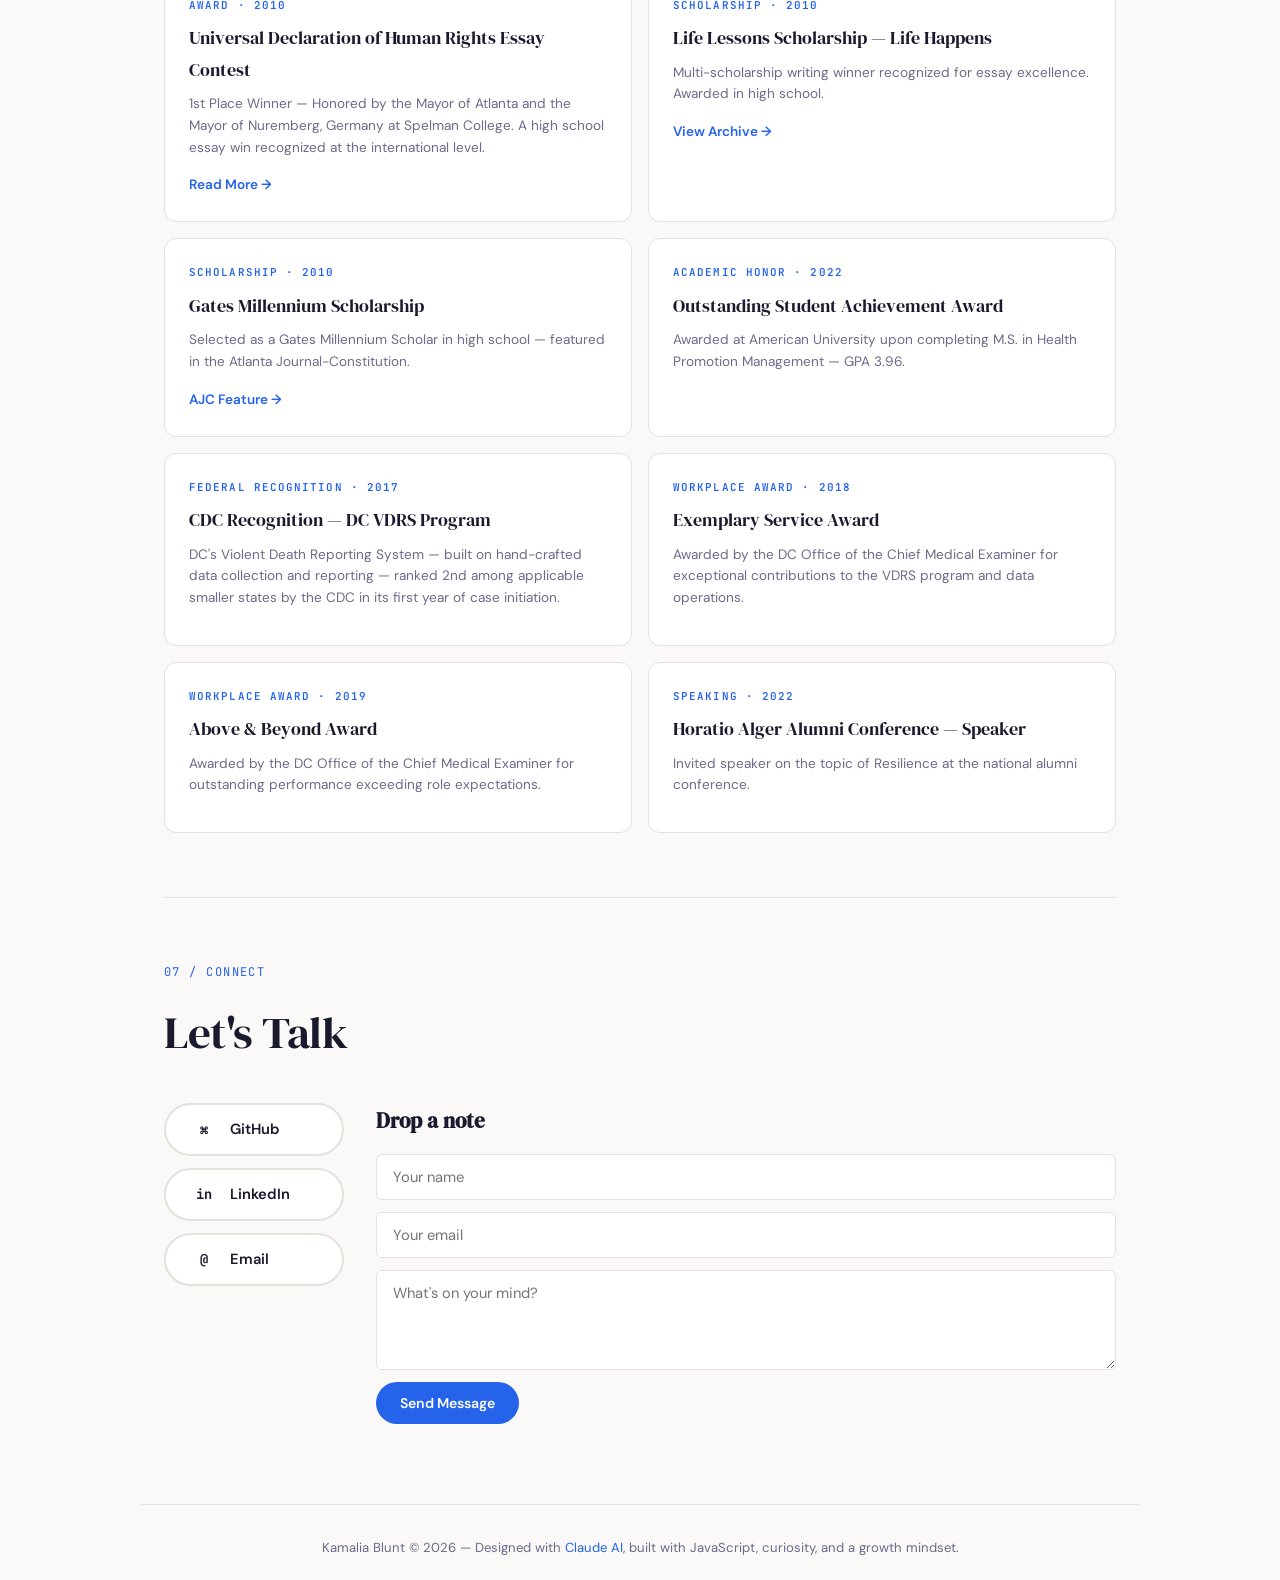
==== commit e6ebca2b: "Update portfolio details and job descriptions" ====
--- a/portfolio-preview.html
+++ b/portfolio-preview.html
@@ -1,7 +1,7 @@
 <!DOCTYPE html>
 <html lang="en">
 <head>
-    <title>Kamalia Blunt — AI & Data Portfolio</title>
+    <title>Kamalia Blunt — People, AI & Product Portfolio</title>
     <meta charset="UTF-8">
     <meta name="viewport" content="width=device-width, initial-scale=1.0">
     <link rel="preconnect" href="https://fonts.googleapis.com">
@@ -1157,11 +1157,11 @@
                 <div class="about-card-header">Currently</div>
                 <div class="about-card-item">
                     <span class="about-card-dot active"></span>
-                    AI Model Evaluation Specialist — Handshake
+                    Human Feedback Analyst — Mercor Intelligence
                 </div>
                 <div class="about-card-item">
-                    <span class="about-card-dot"></span>
-                    SHRM Educational Course Credit — UMD Global Campus
+                    <span class="about-card-dot active"></span>
+                    Founder — VitruMe (Beta)
                 </div>
 
                 <div class="about-card-header" style="margin-top: 1.5rem;">Education</div>
@@ -1238,12 +1238,24 @@
                 <div class="timeline-marker"></div>
                 <div class="timeline-content">
                     <div class="job-meta">
-                        <span class="job-date">2025 — Present</span>
+                        <span class="job-date">May 2026 — Present</span>
+                        <span class="job-tag">AI / QA</span>
+                    </div>
+                    <h3>Human Feedback Analyst & AI Model Improvement Specialist</h3>
+                    <p class="job-org">Mercor Intelligence &nbsp;|&nbsp; Contractor &nbsp;|&nbsp; Remote</p>
+                    <p class="job-desc">Conduct qualitative assessments of AI-generated outputs and deliver actionable insights that improve system performance and user experience. Apply structured QA methodology and domain expertise to identify patterns in model behavior, informing iterative improvements.</p>
+                </div>
+            </div>
+            <div class="timeline-item">
+                <div class="timeline-marker"></div>
+                <div class="timeline-content">
+                    <div class="job-meta">
+                        <span class="job-date">Sep 2025 — May 2026</span>
                         <span class="job-tag">AI / Evaluation</span>
                     </div>
                     <h3>AI Model Evaluation Specialist</h3>
-                    <p class="job-org">Handshake AI Fellowship Program (Remote)</p>
-                    <p class="job-desc">Evaluate and annotate AI model outputs for quality, accuracy, and safety. Conduct image-based assessments and provide detailed justifications for model training improvements. Manage parallel workflows across multiple task types while maintaining quality standards.</p>
+                    <p class="job-org">Handshake AI Fellowship Program &nbsp;|&nbsp; Remote</p>
+                    <p class="job-desc">Evaluated AI model outputs for accuracy, quality, and user impact across confidential projects using systematic assessment frameworks. Collaborated with cross-functional fellow cohort to surface improvement insights and shape model development priorities.</p>
                 </div>
             </div>
             <div class="timeline-item">
@@ -1255,7 +1267,7 @@
                     </div>
                     <h3>AI Education Strategist <span style="font-weight:400;font-size:0.9em;">(Pro Bono)</span></h3>
                     <p class="job-org">OptimaNova AI &nbsp;|&nbsp; Remote</p>
-                    <p class="job-desc">Co-created and launched <em>"AI On Thursdays,"</em> a LinkedIn Live series that drew 31 live attendees and 238 video views at debut — 2–3× the benchmark for a zero-list launch. Facilitated sessions alongside the CEO, developed curriculum and a reusable prompting framework, and built the <em>AI Unlocked</em> digital platform featuring an interactive Prompt Lab, AI Tool Scorecard, and audience segmentation across five learner types.</p>
+                    <p class="job-desc">Designed and launched <em>"AI On Thursdays"</em> live webinar series from scratch — 238 video views and 31 live attendees at debut, 2–3× industry benchmark with no existing email list. Built <em>AI Unlocked</em> companion website with interactive Prompt Lab, AI Tool Scorecard, and "Audit the AI" critical thinking module segmented for five distinct learner types. Translated AI capability into practical, accessible workflows across the skepticism-to-adoption spectrum.</p>
                 </div>
             </div>
             <div class="timeline-item">
@@ -1326,8 +1338,48 @@
         <span class="section-label">04 / Projects</span>
         <h2>What I've Built</h2>
         <div class="projects-grid">
-            
-            <!-- Project 1: AI Prompt Lab -->
+
+            <!-- Project 0: VitruMe — FLAGSHIP -->
+            <div class="project-card featured" style="border-color: #D4A843; background: linear-gradient(135deg, #ffffff 0%, #fdf8ef 100%);">
+                <div class="project-card-badge" style="background: #1A1F36;">🌿 In Beta</div>
+                <div style="display:flex; align-items:center; gap:10px; margin-bottom: var(--sp-3);">
+                    <span style="font-size:1.6rem;">⬡</span>
+                    <h3 style="margin-bottom:0;">VitruMe</h3>
+                </div>
+                <p style="font-family: var(--font-mono); font-size:0.72rem; color:#D4A843; font-weight:600; letter-spacing:0.06em; margin-bottom: var(--sp-3);">YOUR WHOLE BODY. YOUR WHOLE STORY.</p>
+                <p class="project-desc">A personal health narrative iOS app inspired by Leonardo da Vinci's Vitruvian Man. VitruMe helps people track their complete health story across 10 wellness dimensions — physical, emotional, nutritional, social, intellectual, financial, occupational, spiritual, environmental, and sleep — so they can walk into any doctor's office, life transition, or emergency with their full story in hand.</p>
+                <p class="project-desc">Built solo using AI-assisted development (React Native / Expo). Currently in private beta testing via Apple Developer and Expo Go. Features include health cards, a daily journal system, emergency access, doctor visit export summaries, and Ruvi — an AI reflection companion.</p>
+                <div class="project-tech">
+                    <span>React Native</span>
+                    <span>Expo</span>
+                    <span>AI-Assisted Dev</span>
+                    <span>Health UX</span>
+                    <span>Product Design</span>
+                    <span>Privacy-First Architecture</span>
+                </div>
+                <div style="display:flex; gap: var(--sp-4); flex-wrap:wrap; margin-top: var(--sp-4);">
+                    <a href="https://b1untkam.github.io/Portfolio_Kblunt/privacy.html" target="_blank" class="project-link">Privacy Policy →</a>
+                    <a href="mailto:Ruvi.VitruMe@gmail.com" class="project-link" style="color: var(--ink-muted); font-weight:400;">Beta Feedback →</a>
+                </div>
+            </div>
+
+            <!-- Project: Use AI Wisely -->
+            <div class="project-card" style="border-color: #7c3aed; background: linear-gradient(135deg, #ffffff 0%, #f5f3ff 100%);">
+                <div class="project-card-badge" style="background: #7c3aed;">Live</div>
+                <h3>Use It Wisely</h3>
+                <p style="font-family: var(--font-mono); font-size:0.72rem; color:#7c3aed; font-weight:600; letter-spacing:0.06em; margin-bottom: var(--sp-3);">AI & MENTAL HEALTH — A COMPANION GUIDE</p>
+                <p class="project-desc">A thoughtfully designed standalone resource for anyone navigating the intersection of AI tools and mental health. Covers what AI can and can't do in emotional support contexts, how to use it responsibly, when to step back, a phrasebook for hard conversations, crisis resources, and professional input. Built with care for people who are already in a vulnerable moment when they find it.</p>
+                <div class="project-tech">
+                    <span>HTML5</span>
+                    <span>CSS3</span>
+                    <span>JavaScript</span>
+                    <span>Mental Health UX</span>
+                    <span>Crisis Resources</span>
+                </div>
+                <a href="https://b1untkam.github.io/use-ai-wisely/" target="_blank" class="project-link" style="color:#7c3aed;">View Live Site →</a>
+            </div>
+
+            <!-- Project: AI Prompt Lab -->
             <div class="project-card featured">
                 <div class="project-card-badge">Interactive</div>
                 <h3>AI Prompt Lab</h3>
@@ -1361,7 +1413,23 @@
                 </div>
             </div>
 
-            <!-- Project 2: This Portfolio -->
+            <!-- Project: Ruvi — Coming Next -->
+            <div class="project-card" style="border-style: dashed; border-color: var(--border); opacity: 0.9;">
+                <div class="project-card-badge" style="background: var(--ink-muted);">Coming Next</div>
+                <div style="display:flex; align-items:center; gap:10px; margin-bottom: var(--sp-3);">
+                    <span style="font-size:1.4rem;">🌑</span>
+                    <h3 style="margin-bottom:0;">Ruvi</h3>
+                </div>
+                <p style="font-family: var(--font-mono); font-size:0.72rem; color: var(--ink-muted); font-weight:600; letter-spacing:0.06em; margin-bottom: var(--sp-3);">NEXT PROJECT — IN DEVELOPMENT</p>
+                <p class="project-desc">Something new is taking shape. An AI-powered companion experience built on what I've learned through VitruMe. Details to come.</p>
+                <div class="project-tech">
+                    <span>AI</span>
+                    <span>Health Tech</span>
+                </div>
+                <span class="project-link muted">Launching Phase 2</span>
+            </div>
+
+            <!-- Project: This Portfolio -->
             <div class="project-card">
                 <h3>This Portfolio</h3>
                 <p class="project-desc">A responsive, accessible portfolio designed in collaboration with Claude AI and built with vanilla JavaScript, CSS custom properties, scroll-driven animations, and interactive elements. A real example of leveraging AI as a development partner.</p>
@@ -1374,18 +1442,32 @@
                 <a href="https://github.com/B1untKam" target="_blank" class="project-link">View on GitHub →</a>
             </div>
 
-            <!-- Project 3: Published Work (placeholder) -->
+            <!-- Project: Federal Reports & Published Data Work -->
             <div class="project-card">
-                <h3>Data Dashboards & Reports</h3>
-                <p class="project-desc">Data visualization and reporting work from federal agencies including dashboards tracking multi-million dollar funding obligations and public health surveillance reports recognized by the CDC.</p>
+                <div class="project-card-badge" style="background: var(--success);">Pre-AI</div>
+                <h3>Federal Reports & Published Data Work</h3>
+                <p class="project-desc">A body of work that predates AI tools entirely — authored, designed, and communicated by hand, from raw data to final deliverable. Public health surveillance reports, homicide and lethality analyses, and program impact reports built for federal agencies and government offices. Every number, visual, and narrative was produced without AI assistance of any kind.</p>
+                <p class="project-desc" style="font-style:italic; font-size:0.85rem; color: var(--ink-muted);">The ability to find the story in data, humanize it, and make it land with an audience isn't something I learned from AI — it's the foundation AI now accelerates.</p>
                 <div class="project-tech">
                     <span>Excel</span>
-                    <span>Data Visualization</span>
-                    <span>Federal Analytics</span>
-                    <span>Reporting</span>
-                </div>
-                <span class="project-link muted">Links coming soon</span>
-            </div>
+                    <span>SPSS</span>
+                    <span>Public Health Surveillance</span>
+                    <span>Federal Reporting</span>
+                    <span>Data Storytelling</span>
+                    <span>Report Design</span>
+                </div>
+                <div style="margin-top: var(--sp-4); display:flex; flex-direction:column; gap: var(--sp-2);">
+                    <p style="font-family:var(--font-mono); font-size:0.72rem; color:var(--ink-muted); font-weight:600; letter-spacing:0.06em; margin-bottom:4px;">WORK SAMPLES</p>
+                    <a href="https://ocme.dc.gov/sites/default/files/dc/sites/ocme/Homicides%20Lethality%20Report%20June%202019%202.pdf" target="_blank" class="project-link" style="margin-top:0;">Homicide Lethality Report — June 2019 →</a>
+                    <a href="https://ocme.dc.gov/sites/default/files/dc/sites/ocme/Homicides%20Report_FINAL%20%28002%29.pdf" target="_blank" class="project-link" style="margin-top:0;">Homicide Report — Final →</a>
+                    <a href="https://ocme.dc.gov/sites/default/files/dc/sites/ocme/agency_content/OCME_2019_web.pdf#page=25" target="_blank" class="project-link" style="margin-top:0;">OCME 2019 Annual Report — NVDRS Section (pp. 25–29) →</a>
+                    <a href="https://ocme.dc.gov/sites/default/files/dc/sites/ocme/OCME_2018_Annual%20Report.pdf#page=42" target="_blank" class="project-link" style="margin-top:0;">OCME 2018 Annual Report — NVDRS Section (pp. 42–46) →</a>
+                    <a href="https://acrobat.adobe.com/link/review?uri=urn:aaid:scds:US:fde7b6d6-a01b-35bb-b784-3b66b29f7c12" target="_blank" class="project-link" style="margin-top:0;">WVE Program Annual Report 2021–2022 <span style="font-weight:400; font-style:italic;">(Adobe — may require login)</span> →</a>
+                    <a href="https://acrobat.adobe.com/link/review?uri=urn:aaid:scds:US:35a0a363-5f51-388e-827a-74a9592f154a" target="_blank" class="project-link" style="margin-top:0;">WVE Program Annual Report 2022–2023 <span style="font-weight:400; font-style:italic;">(Adobe — may require login)</span> →</a>
+                    <a href="https://b1untkam.github.io/Portfolio_Kblunt/work-samples/Nutritional_Literacy_Poster_KBlunt_2021.pdf" target="_blank" class="project-link" style="margin-top:0;">Nutritional Literacy Research Poster — SPSS Analysis, Master's Program (2021) →</a>
+                </div>
+            </div>
+
         </div>
     </section>
 
@@ -1393,6 +1475,7 @@
     <section id="testimonials">
         <span class="section-label">05 / What Others Say</span>
         <h2>In Their Words</h2>
+        <p style="color: var(--ink-muted); font-size:0.9rem; margin-bottom: var(--sp-8); max-width:600px;">These words reflect work and character built over years — most of it long before AI entered the picture.</p>
         <div class="testimonials-grid">
             <div class="testimonial">
                 <blockquote>
@@ -1401,6 +1484,7 @@
                 <div class="testimonial-author">
                     <span class="testimonial-name">Linda D. Datcher</span>
                     <span class="testimonial-role">Former Division Director, Employee Experience — U.S. Environmental Protection Agency</span>
+                    <span style="display:inline-block;margin-top:6px;font-family:var(--font-mono);font-size:0.68rem;font-weight:600;letter-spacing:0.06em;color:white;background:var(--ink-muted);padding:2px 10px;border-radius:100px;">2024–2025</span>
                 </div>
             </div>
             <div class="testimonial">
@@ -1410,6 +1494,7 @@
                 <div class="testimonial-author">
                     <span class="testimonial-name">Alexis Brown, Ph.D.</span>
                     <span class="testimonial-role">Work Life Integration Branch Manager, Office of Human Resources Strategy — U.S. Environmental Protection Agency</span>
+                    <span style="display:inline-block;margin-top:6px;font-family:var(--font-mono);font-size:0.68rem;font-weight:600;letter-spacing:0.06em;color:white;background:var(--ink-muted);padding:2px 10px;border-radius:100px;">2024–2025</span>
                 </div>
             </div>
             <div class="testimonial">
@@ -1419,6 +1504,7 @@
                 <div class="testimonial-author">
                     <span class="testimonial-name">Debra D. Hart</span>
                     <span class="testimonial-role">Former Deputy Director, Office of Human Resources Strategy — U.S. Environmental Protection Agency</span>
+                    <span style="display:inline-block;margin-top:6px;font-family:var(--font-mono);font-size:0.68rem;font-weight:600;letter-spacing:0.06em;color:white;background:var(--ink-muted);padding:2px 10px;border-radius:100px;">2024–2025</span>
                 </div>
             </div>
             <div class="testimonial">
@@ -1428,6 +1514,7 @@
                 <div class="testimonial-author">
                     <span class="testimonial-name">The Wishing Shelf</span>
                     <span class="testimonial-role">Book Review — <em>Searching for Serotonin</em></span>
+                    <span style="display:inline-block;margin-top:6px;font-family:var(--font-mono);font-size:0.68rem;font-weight:600;letter-spacing:0.06em;color:white;background:#7c3aed;padding:2px 10px;border-radius:100px;">Pre-AI · 2023</span>
                 </div>
             </div>
             <div class="testimonial">
@@ -1437,6 +1524,7 @@
                 <div class="testimonial-author">
                     <span class="testimonial-name">Books That Make You</span>
                     <span class="testimonial-role">Book Review — <em>Searching for Serotonin</em></span>
+                    <span style="display:inline-block;margin-top:6px;font-family:var(--font-mono);font-size:0.68rem;font-weight:600;letter-spacing:0.06em;color:white;background:#7c3aed;padding:2px 10px;border-radius:100px;">Pre-AI · 2023</span>
                 </div>
             </div>
             <div class="testimonial">
@@ -1446,6 +1534,7 @@
                 <div class="testimonial-author">
                     <span class="testimonial-name">M. V. Beltran — Readers' Favorite</span>
                     <span class="testimonial-role">⭐⭐⭐⭐⭐ Review — <em>Searching for Serotonin</em></span>
+                    <span style="display:inline-block;margin-top:6px;font-family:var(--font-mono);font-size:0.68rem;font-weight:600;letter-spacing:0.06em;color:white;background:#7c3aed;padding:2px 10px;border-radius:100px;">Pre-AI · 2022</span>
                 </div>
             </div>
             <div class="testimonial">
@@ -1455,6 +1544,7 @@
                 <div class="testimonial-author">
                     <span class="testimonial-name">Literary Titan Review</span>
                     <span class="testimonial-role">⭐⭐⭐⭐⭐ Review — <em>Searching for Serotonin</em></span>
+                    <span style="display:inline-block;margin-top:6px;font-family:var(--font-mono);font-size:0.68rem;font-weight:600;letter-spacing:0.06em;color:white;background:#7c3aed;padding:2px 10px;border-radius:100px;">Pre-AI · 2022</span>
                 </div>
             </div>
         </div>
@@ -1462,31 +1552,51 @@
 
     <!-- ===== PUBLISHED WORK ===== -->
     <section id="published">
-        <span class="section-label">06 / Published Work</span>
-        <h2>Recognition & Writing</h2>
+        <span class="section-label">06 / Recognition &amp; Writing</span>
+        <h2>A Record Built Over Time</h2>
         <div class="published-grid">
             <div class="published-item">
-                <span class="published-type">Award</span>
+                <span class="published-type">Award · 2010</span>
                 <h3>Universal Declaration of Human Rights Essay Contest</h3>
-                <p>1st Place Winner — Honored by the Mayor of Atlanta and the Mayor of Nuremberg, Germany at Spelman College</p>
+                <p>1st Place Winner — Honored by the Mayor of Atlanta and the Mayor of Nuremberg, Germany at Spelman College. A high school essay win recognized at the international level.</p>
                 <a href="https://apstoday.us/tag/spelman-college/" target="_blank" class="published-link">Read More →</a>
             </div>
             <div class="published-item">
-                <span class="published-type">Scholarship</span>
+                <span class="published-type">Scholarship · 2010</span>
                 <h3>Life Lessons Scholarship — Life Happens</h3>
-                <p>Multi-scholarship writing winner recognized for essay excellence</p>
+                <p>Multi-scholarship writing winner recognized for essay excellence. Awarded in high school.</p>
                 <a href="https://lifehappens.co/life-lessons-scholarship-program/archive/" target="_blank" class="published-link">View Archive →</a>
             </div>
             <div class="published-item">
-                <span class="published-type">Scholarship</span>
+                <span class="published-type">Scholarship · 2010</span>
                 <h3>Gates Millennium Scholarship</h3>
-                <p>Selected as a Gates Millennium Scholar — featured in the Atlanta Journal-Constitution</p>
+                <p>Selected as a Gates Millennium Scholar in high school — featured in the Atlanta Journal-Constitution.</p>
                 <a href="https://www.ajc.com/news/local/gates-millennium-scholarship-winners/LV7Nn6rbrVG0fpaz4hsI3K/" target="_blank" class="published-link">AJC Feature →</a>
             </div>
-            <div class="published-item placeholder">
-                <span class="published-type">Your Link</span>
-                <h3>More work coming soon</h3>
-                <p>Additional reports, dashboards, and published writing will be added here.</p>
+            <div class="published-item">
+                <span class="published-type">Academic Honor · 2022</span>
+                <h3>Outstanding Student Achievement Award</h3>
+                <p>Awarded at American University upon completing M.S. in Health Promotion Management — GPA 3.96.</p>
+            </div>
+            <div class="published-item">
+                <span class="published-type">Federal Recognition · 2017</span>
+                <h3>CDC Recognition — DC VDRS Program</h3>
+                <p>DC's Violent Death Reporting System — built on hand-crafted data collection and reporting — ranked 2nd among applicable smaller states by the CDC in its first year of case initiation.</p>
+            </div>
+            <div class="published-item">
+                <span class="published-type">Workplace Award · 2018</span>
+                <h3>Exemplary Service Award</h3>
+                <p>Awarded by the DC Office of the Chief Medical Examiner for exceptional contributions to the VDRS program and data operations.</p>
+            </div>
+            <div class="published-item">
+                <span class="published-type">Workplace Award · 2019</span>
+                <h3>Above &amp; Beyond Award</h3>
+                <p>Awarded by the DC Office of the Chief Medical Examiner for outstanding performance exceeding role expectations.</p>
+            </div>
+            <div class="published-item">
+                <span class="published-type">Speaking · 2022</span>
+                <h3>Horatio Alger Alumni Conference — Speaker</h3>
+                <p>Invited speaker on the topic of Resilience at the national alumni conference.</p>
             </div>
         </div>
     </section>
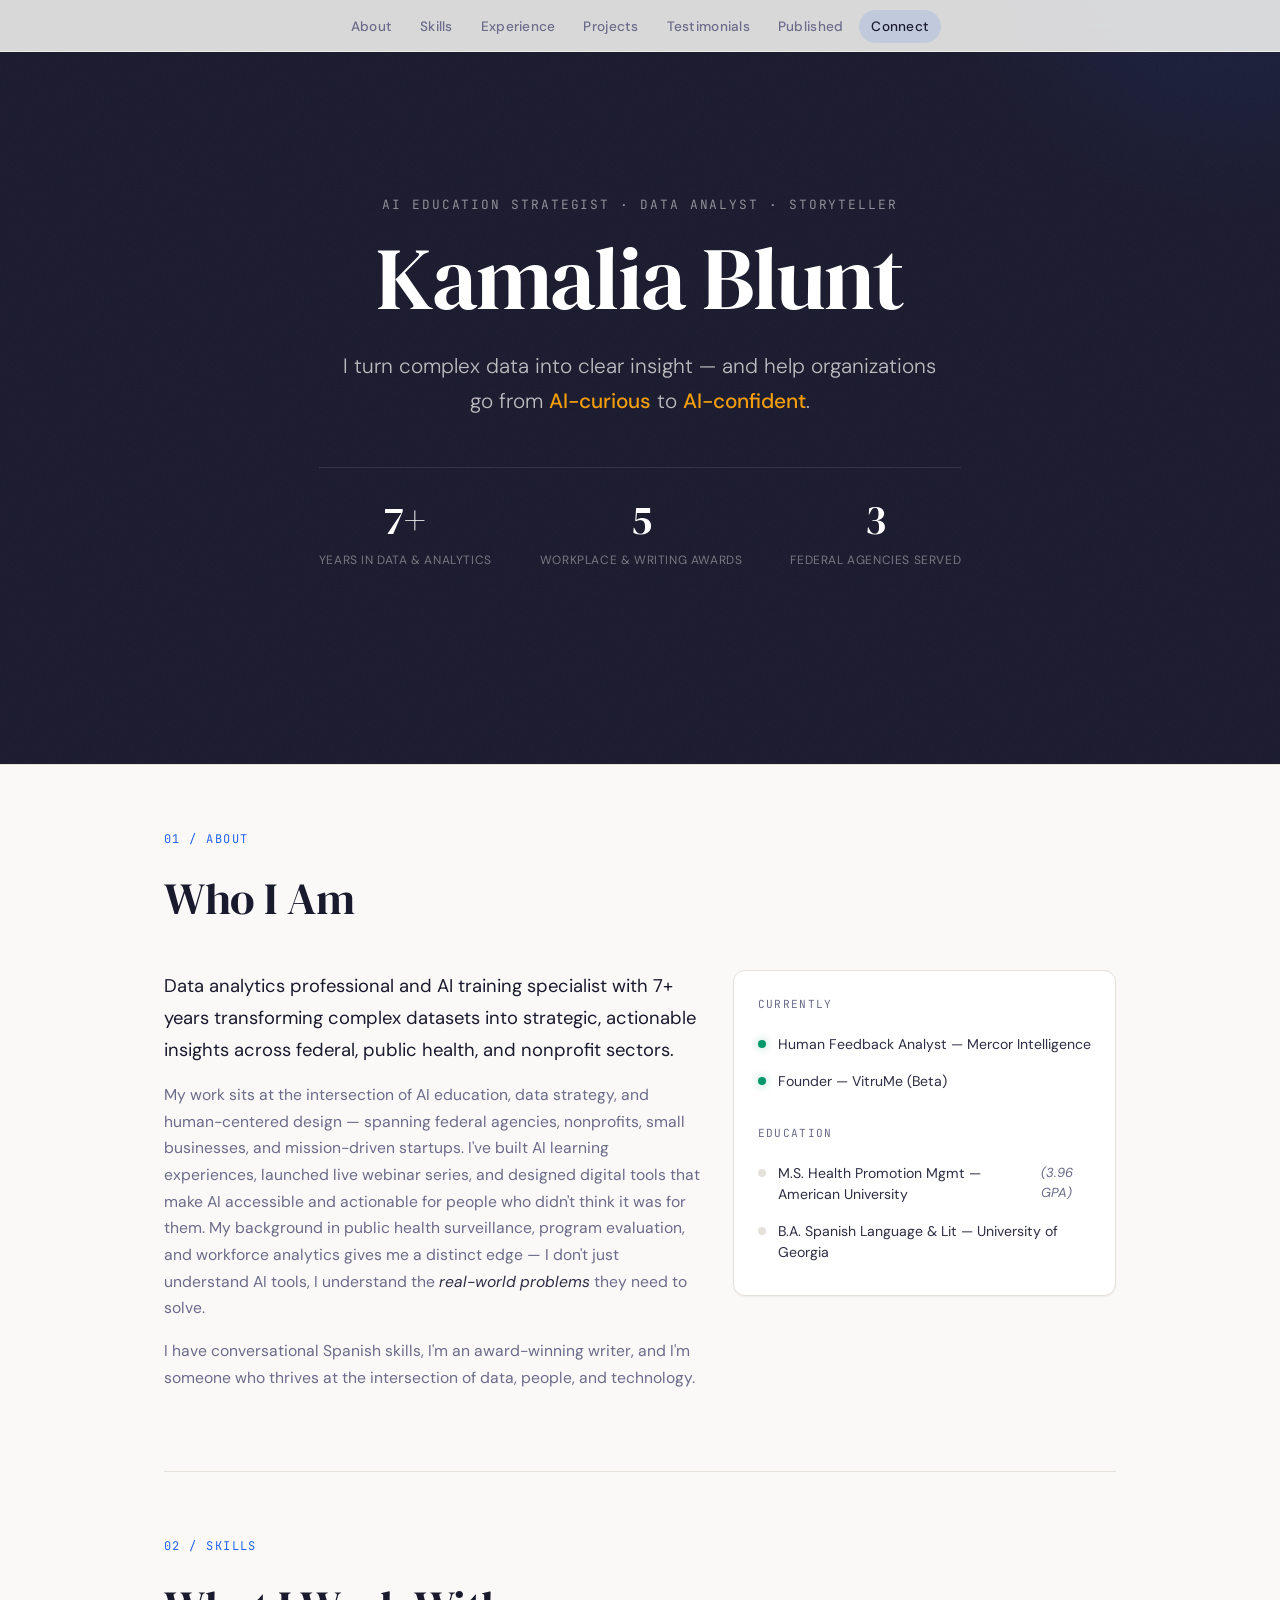
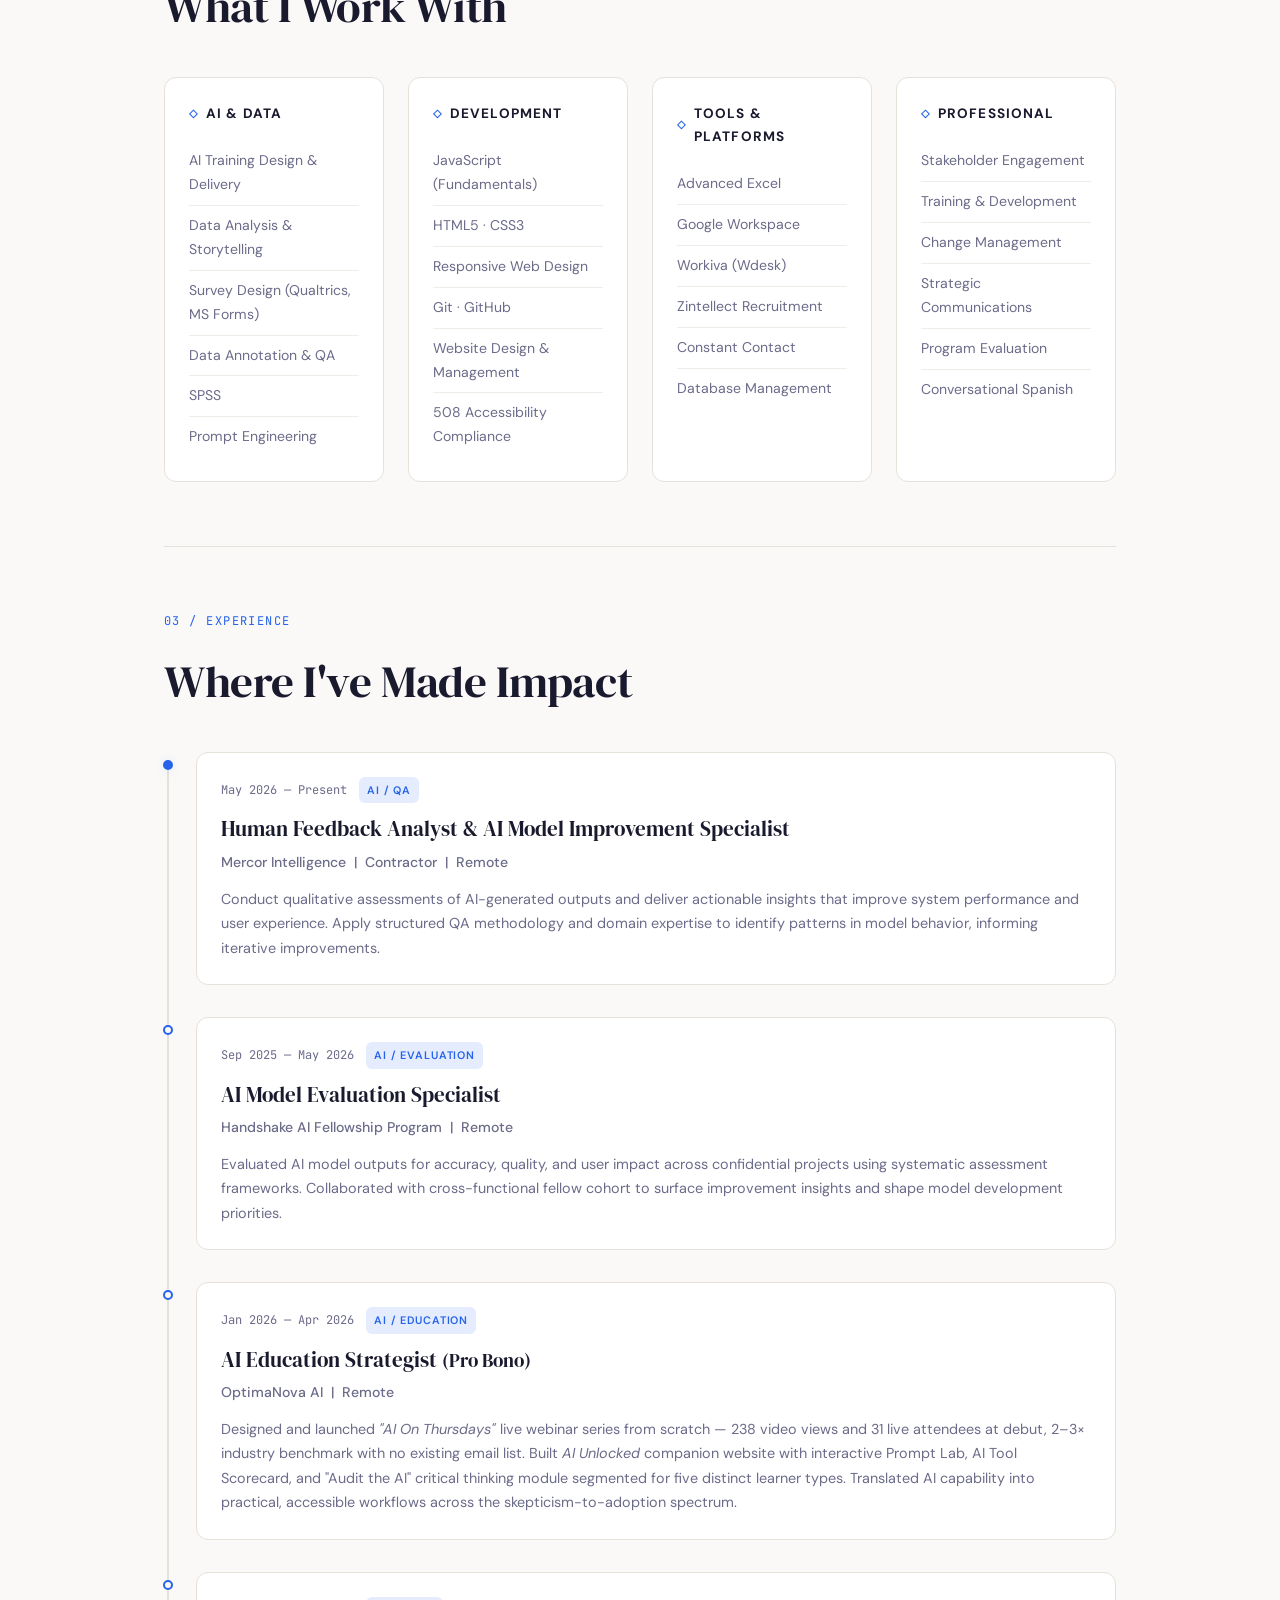
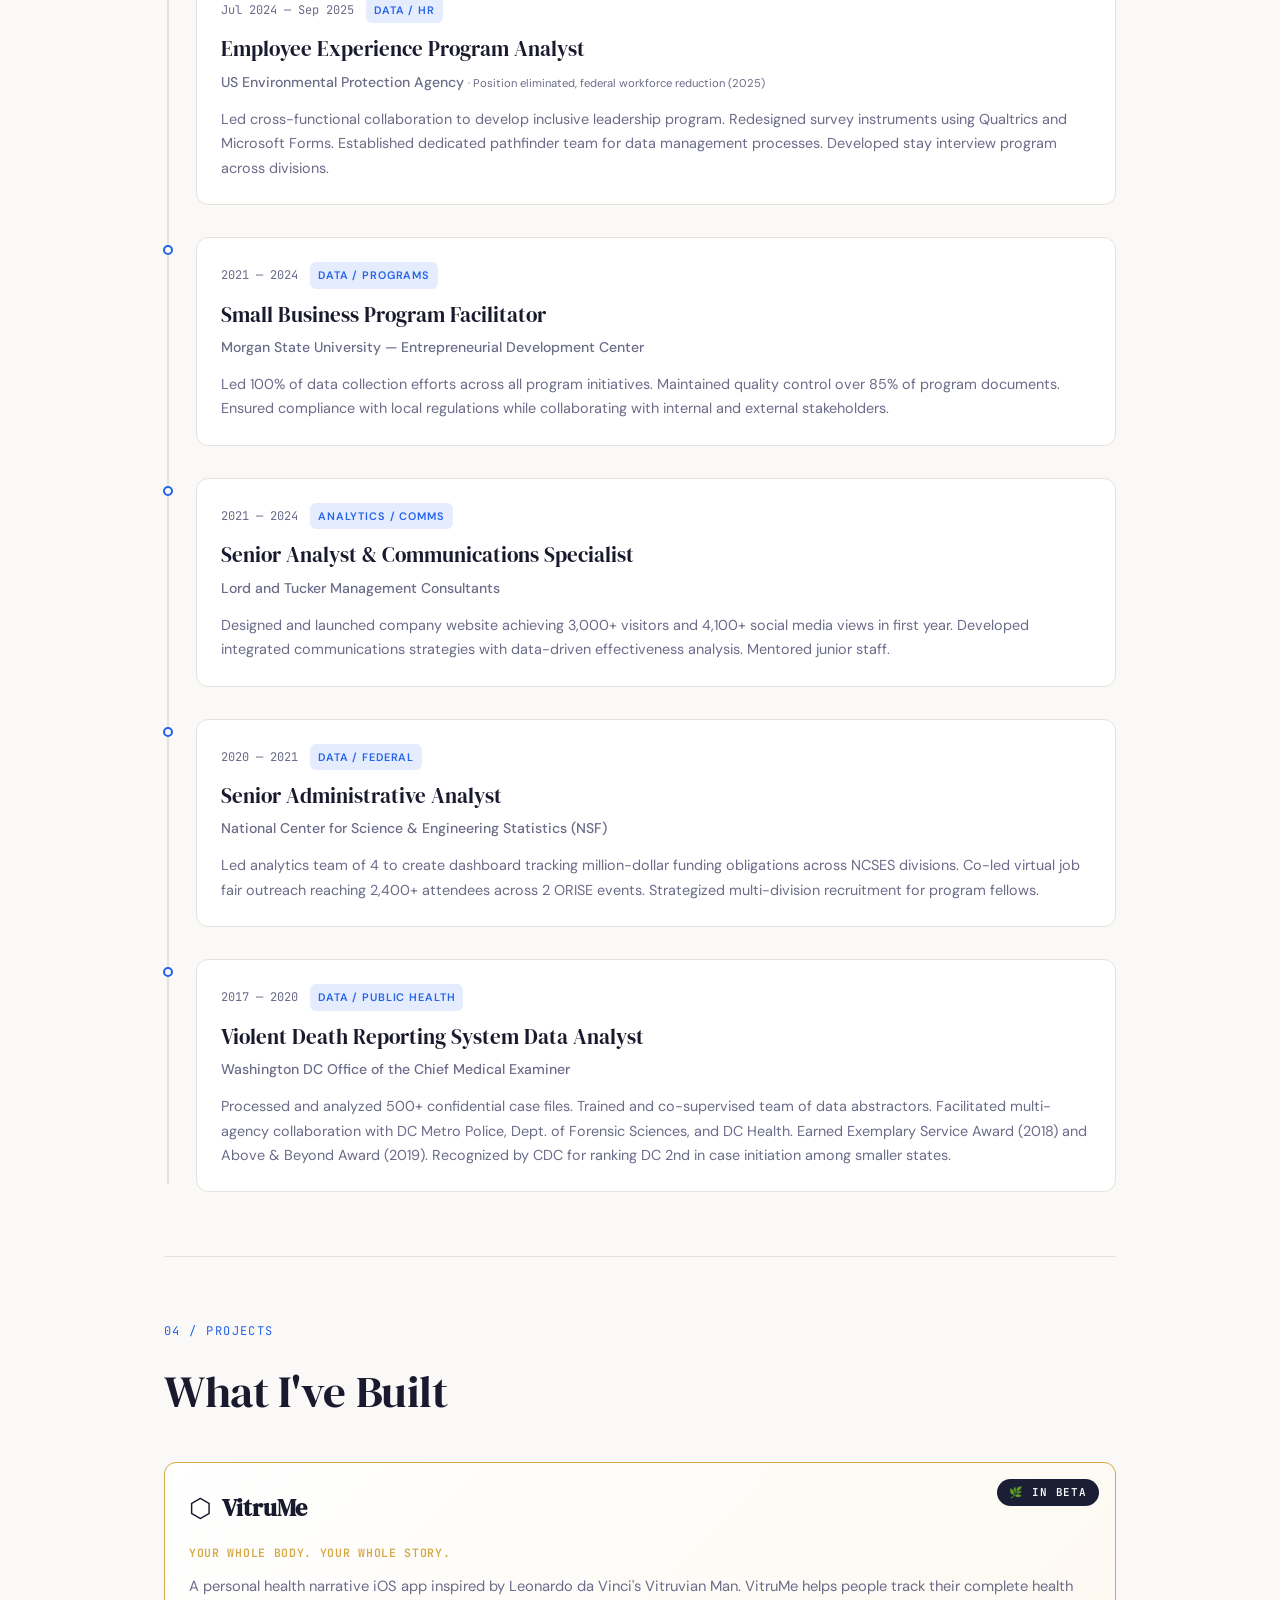
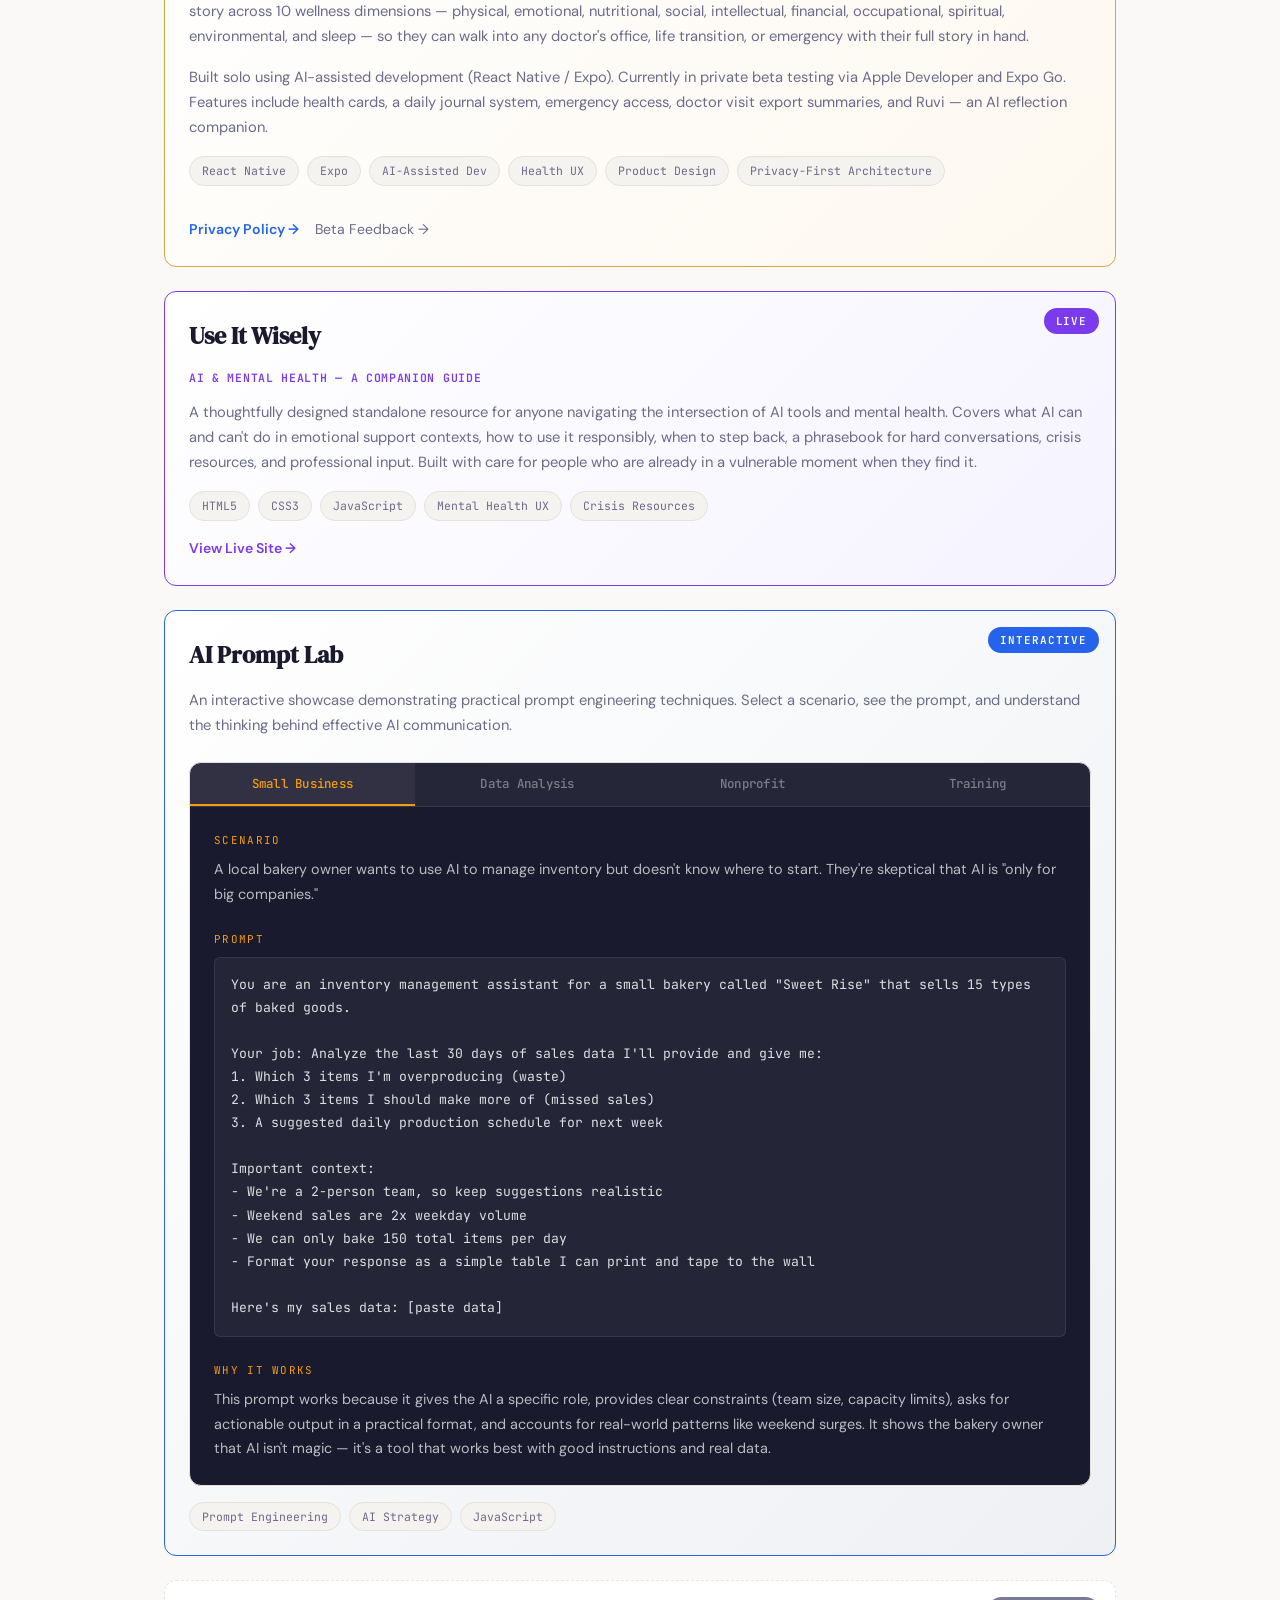
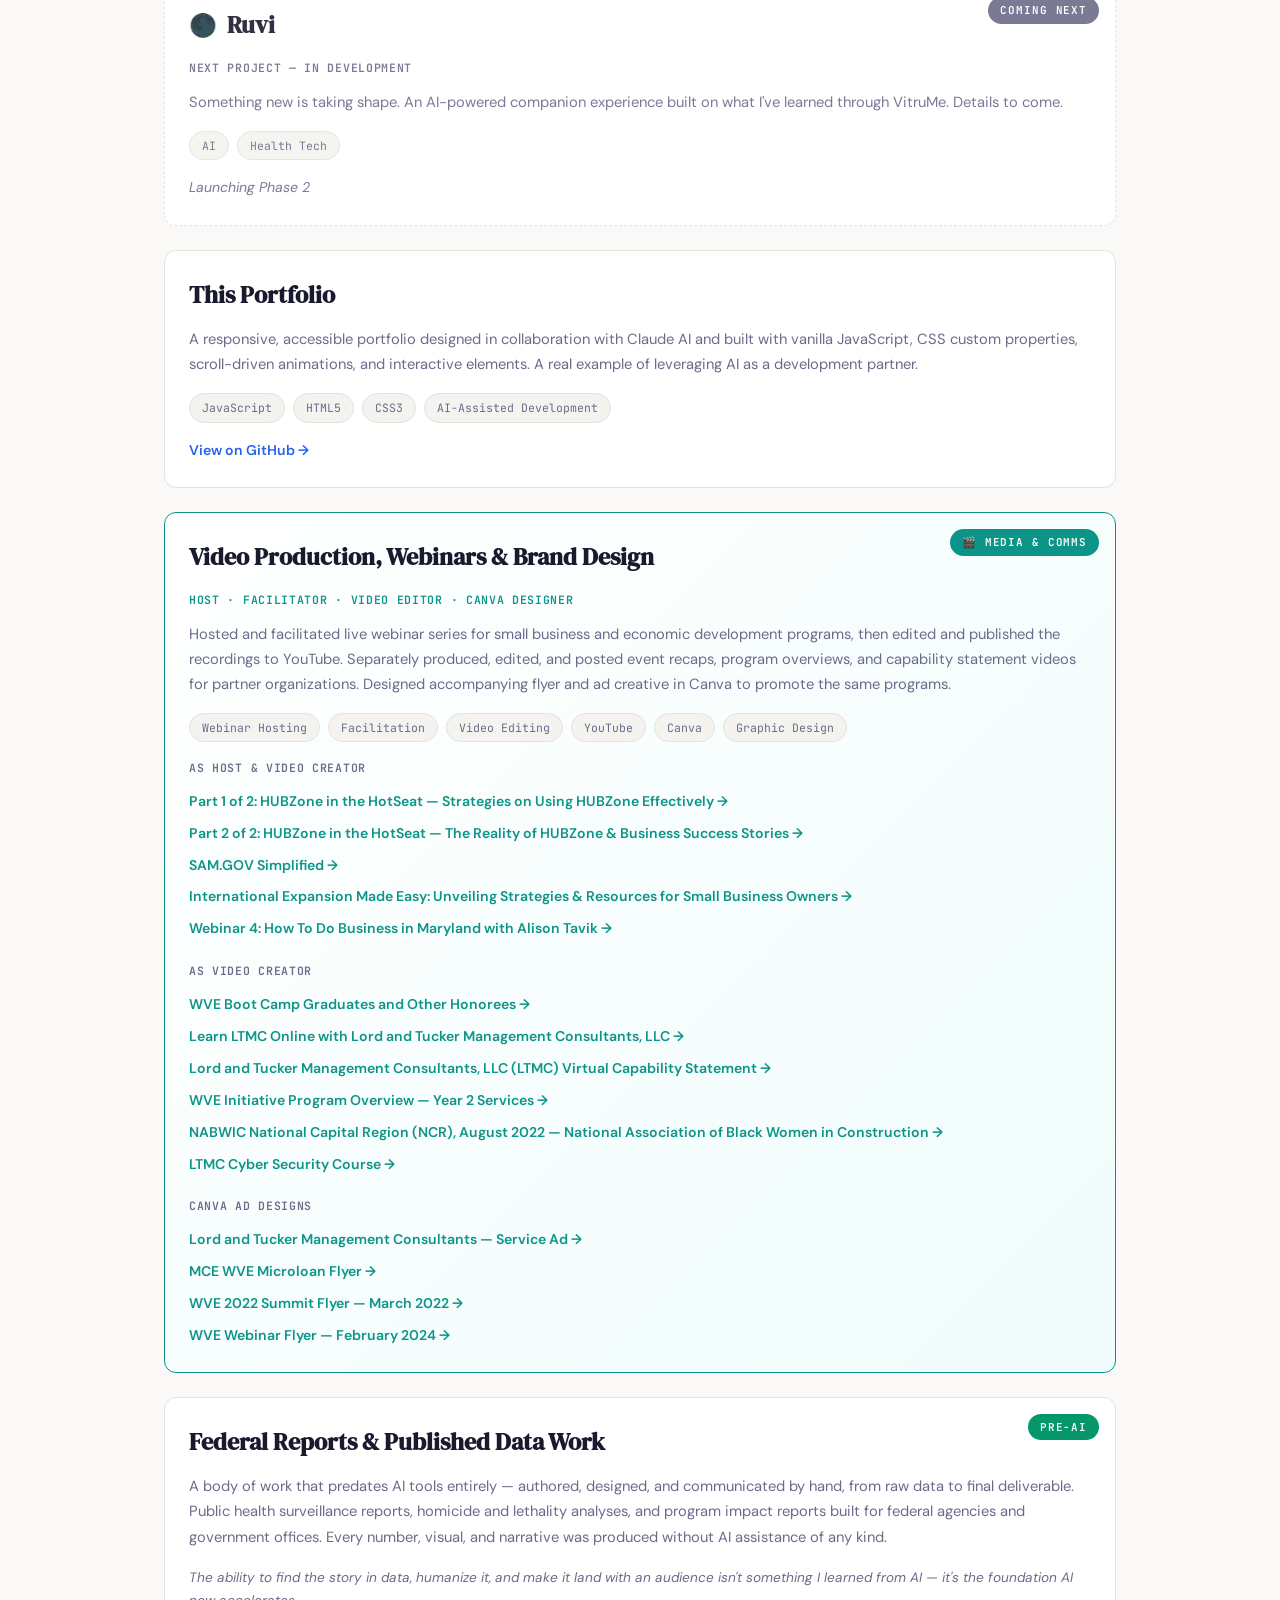
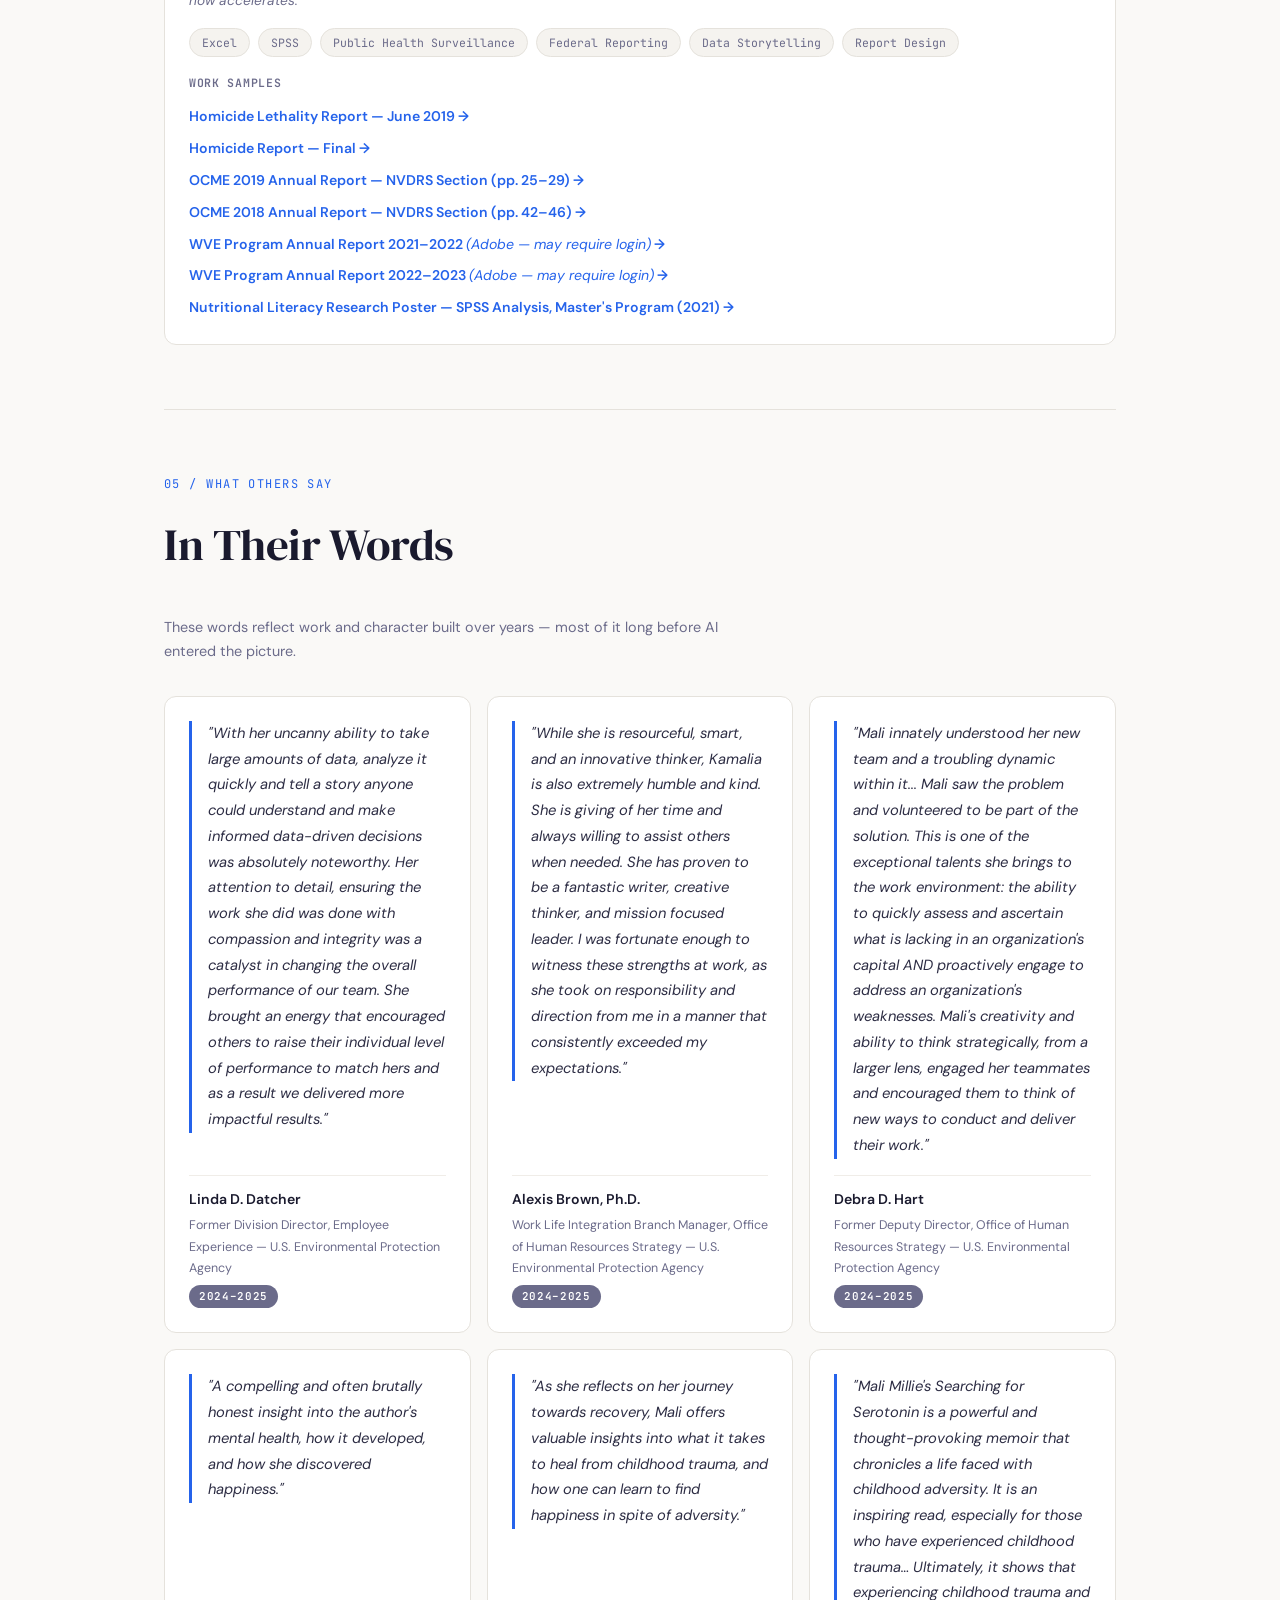
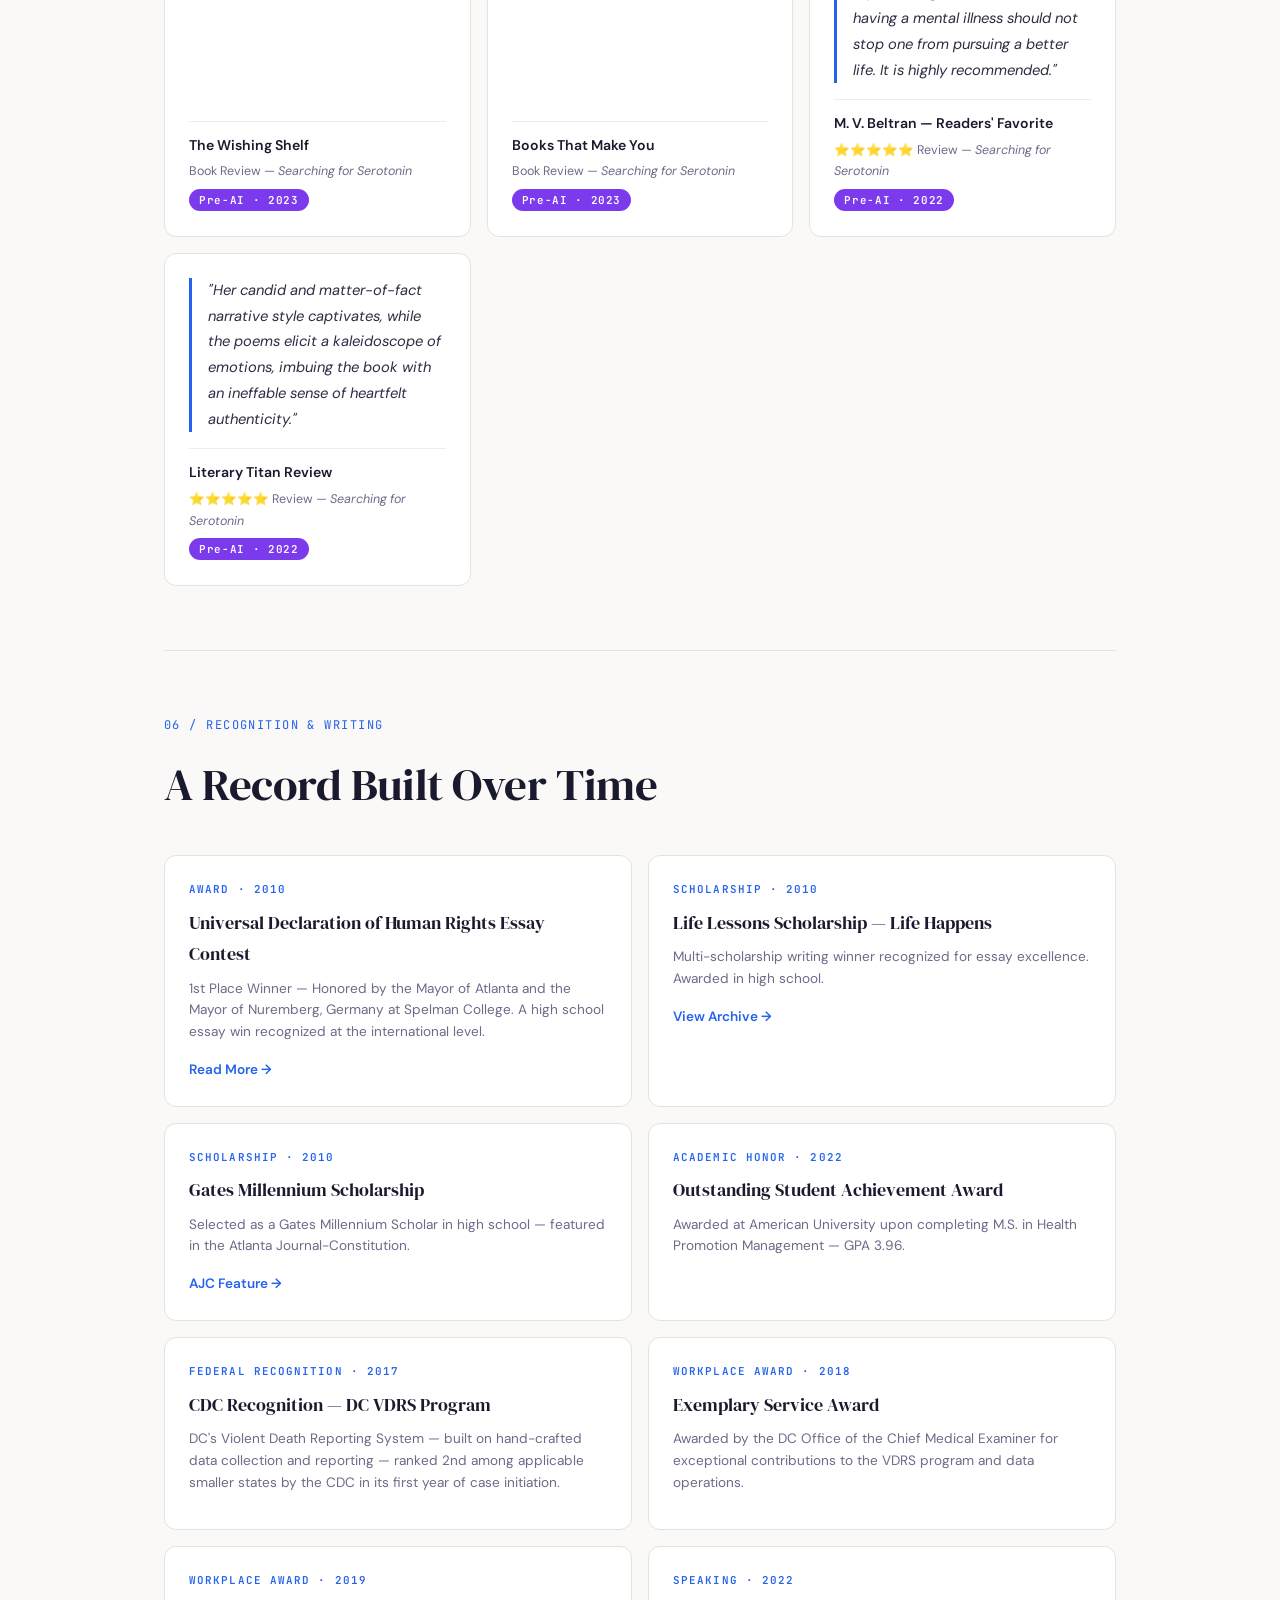
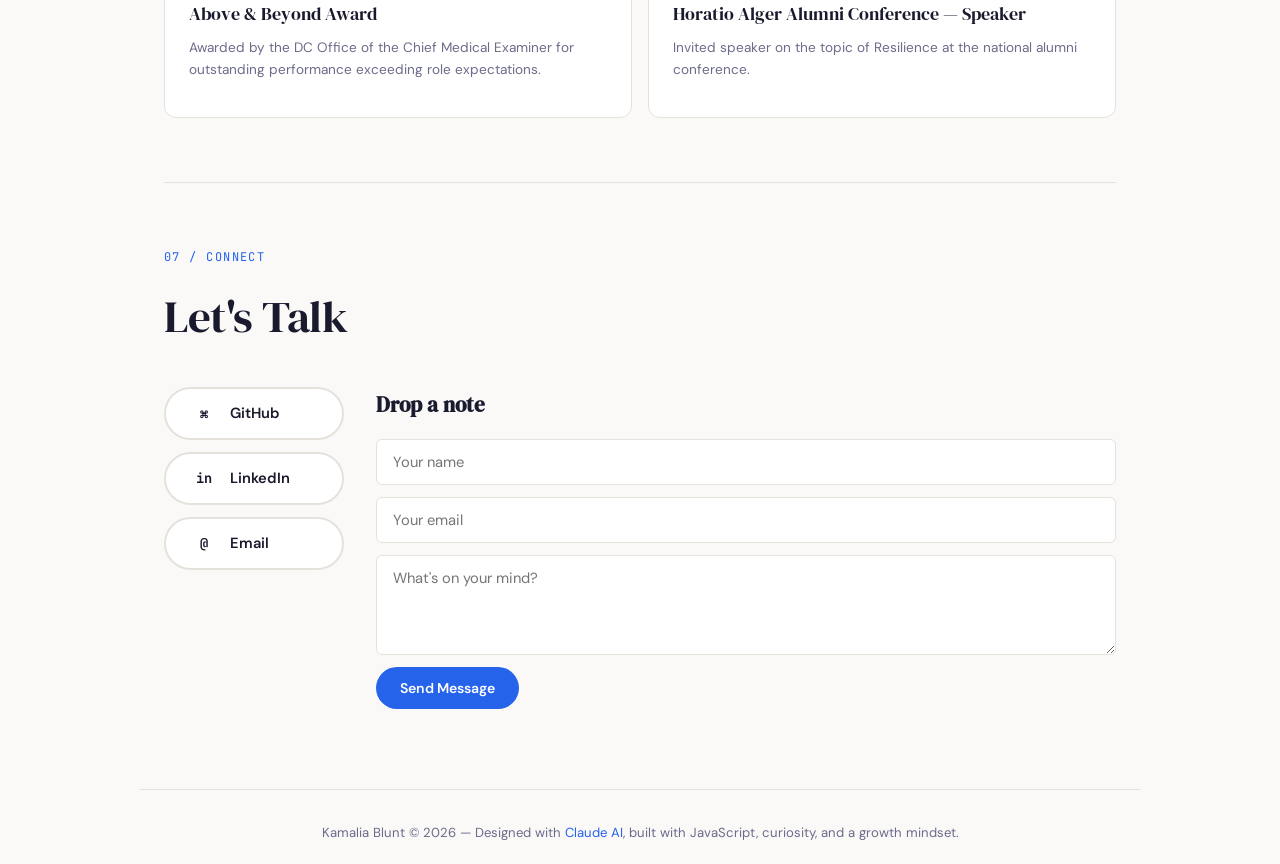
==== commit e5ac148b: "Add Video Production project details to portfolio" ====
--- a/portfolio-preview.html
+++ b/portfolio-preview.html
@@ -1440,6 +1440,44 @@
                     <span>AI-Assisted Development</span>
                 </div>
                 <a href="https://github.com/B1untKam" target="_blank" class="project-link">View on GitHub →</a>
+            </div>
+
+            <!-- Project: Video Production, Webinars & Brand Design -->
+            <div class="project-card" style="border-color: #0d9488; background: linear-gradient(135deg, #ffffff 0%, #effcfb 100%);">
+                <div class="project-card-badge" style="background: #0d9488;">🎬 Media & Comms</div>
+                <h3>Video Production, Webinars & Brand Design</h3>
+                <p style="font-family: var(--font-mono); font-size:0.72rem; color:#0d9488; font-weight:600; letter-spacing:0.06em; margin-bottom: var(--sp-3);">HOST · FACILITATOR · VIDEO EDITOR · CANVA DESIGNER</p>
+                <p class="project-desc">Hosted and facilitated live webinar series for small business and economic development programs, then edited and published the recordings to YouTube. Separately produced, edited, and posted event recaps, program overviews, and capability statement videos for partner organizations. Designed accompanying flyer and ad creative in Canva to promote the same programs.</p>
+                <div class="project-tech">
+                    <span>Webinar Hosting</span>
+                    <span>Facilitation</span>
+                    <span>Video Editing</span>
+                    <span>YouTube</span>
+                    <span>Canva</span>
+                    <span>Graphic Design</span>
+                </div>
+                <div style="margin-top: var(--sp-4); display:flex; flex-direction:column; gap: var(--sp-2);">
+                    <p style="font-family:var(--font-mono); font-size:0.72rem; color:var(--ink-muted); font-weight:600; letter-spacing:0.06em; margin-bottom:4px;">AS HOST & VIDEO CREATOR</p>
+                    <a href="https://www.youtube.com/watch?v=ndMgnlsHfi0" target="_blank" class="project-link" style="margin-top:0; color:#0d9488;">Part 1 of 2: HUBZone in the HotSeat — Strategies on Using HUBZone Effectively →</a>
+                    <a href="https://www.youtube.com/watch?v=5N0PRW2mgJs" target="_blank" class="project-link" style="margin-top:0; color:#0d9488;">Part 2 of 2: HUBZone in the HotSeat — The Reality of HUBZone & Business Success Stories →</a>
+                    <a href="https://www.youtube.com/watch?v=eG9R_PVa9o4" target="_blank" class="project-link" style="margin-top:0; color:#0d9488;">SAM.GOV Simplified →</a>
+                    <a href="https://www.youtube.com/watch?v=MvKw-rPFs_8" target="_blank" class="project-link" style="margin-top:0; color:#0d9488;">International Expansion Made Easy: Unveiling Strategies & Resources for Small Business Owners →</a>
+                    <a href="https://www.youtube.com/watch?v=ZzrL4sixHpA&t=14s" target="_blank" class="project-link" style="margin-top:0; color:#0d9488;">Webinar 4: How To Do Business in Maryland with Alison Tavik →</a>
+
+                    <p style="font-family:var(--font-mono); font-size:0.72rem; color:var(--ink-muted); font-weight:600; letter-spacing:0.06em; margin-bottom:4px; margin-top: var(--sp-3);">AS VIDEO CREATOR</p>
+                    <a href="https://www.youtube.com/watch?v=7p_7CEVxhTM" target="_blank" class="project-link" style="margin-top:0; color:#0d9488;">WVE Boot Camp Graduates and Other Honorees →</a>
+                    <a href="https://www.youtube.com/watch?v=YmBfnBODvnk" target="_blank" class="project-link" style="margin-top:0; color:#0d9488;">Learn LTMC Online with Lord and Tucker Management Consultants, LLC →</a>
+                    <a href="https://www.youtube.com/watch?v=4MG305cNe5M" target="_blank" class="project-link" style="margin-top:0; color:#0d9488;">Lord and Tucker Management Consultants, LLC (LTMC) Virtual Capability Statement →</a>
+                    <a href="https://www.youtube.com/watch?v=6cxeczRaEng" target="_blank" class="project-link" style="margin-top:0; color:#0d9488;">WVE Initiative Program Overview — Year 2 Services →</a>
+                    <a href="https://www.youtube.com/watch?v=cLjyCSI0OG8" target="_blank" class="project-link" style="margin-top:0; color:#0d9488;">NABWIC National Capital Region (NCR), August 2022 — National Association of Black Women in Construction →</a>
+                    <a href="https://www.youtube.com/watch?v=8vzdNEGXTcw&list=PLZ4cMBlFbD7Z2limU1-FGa7i9hClwJX5t&index=4" target="_blank" class="project-link" style="margin-top:0; color:#0d9488;">LTMC Cyber Security Course →</a>
+
+                    <p style="font-family:var(--font-mono); font-size:0.72rem; color:var(--ink-muted); font-weight:600; letter-spacing:0.06em; margin-bottom:4px; margin-top: var(--sp-3);">CANVA AD DESIGNS</p>
+                    <a href="https://canva.link/34zbv0rmqbxdhcm" target="_blank" class="project-link" style="margin-top:0; color:#0d9488;">Lord and Tucker Management Consultants — Service Ad →</a>
+                    <a href="https://canva.link/2c9i9wmokx6mjfe" target="_blank" class="project-link" style="margin-top:0; color:#0d9488;">MCE WVE Microloan Flyer →</a>
+                    <a href="https://canva.link/bhd5s1aq3dk1cmw" target="_blank" class="project-link" style="margin-top:0; color:#0d9488;">WVE 2022 Summit Flyer — March 2022 →</a>
+                    <a href="https://canva.link/hhhwfzk1affdmzs" target="_blank" class="project-link" style="margin-top:0; color:#0d9488;">WVE Webinar Flyer — February 2024 →</a>
+                </div>
             </div>
 
             <!-- Project: Federal Reports & Published Data Work -->
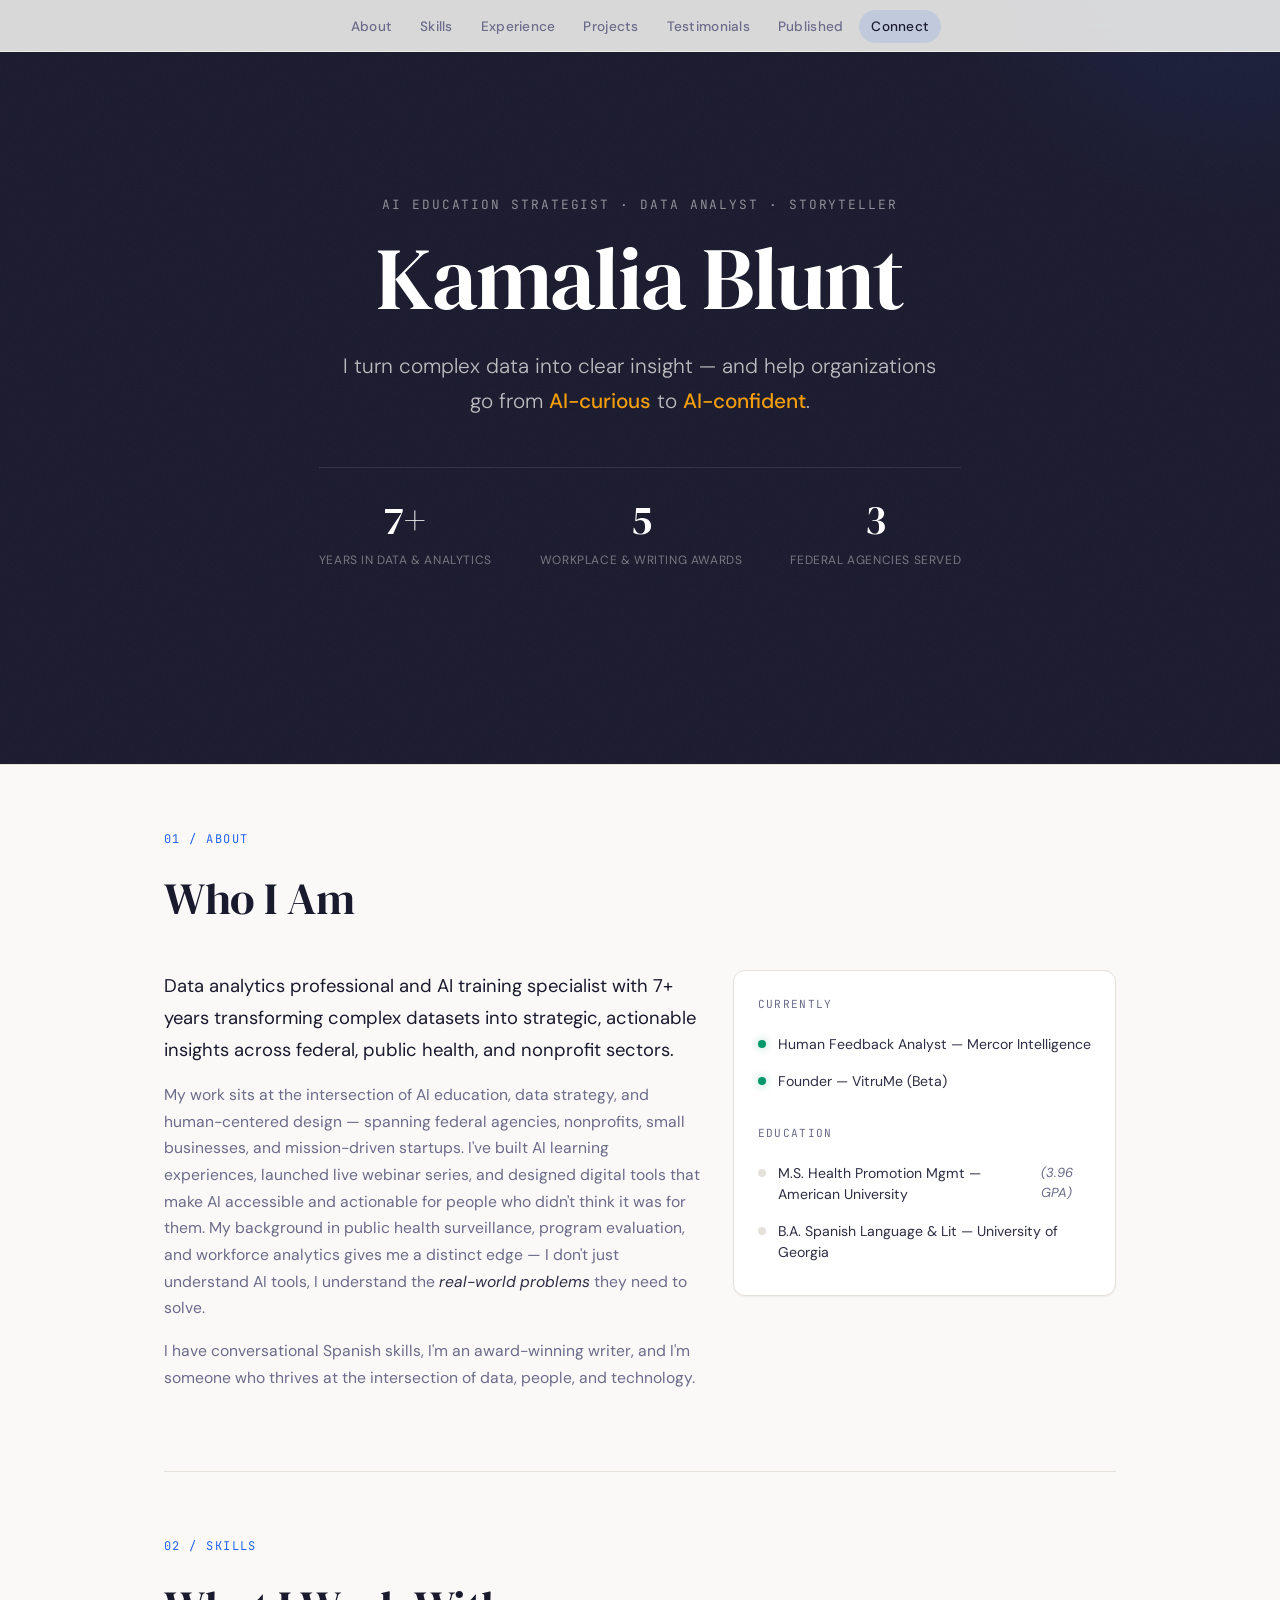
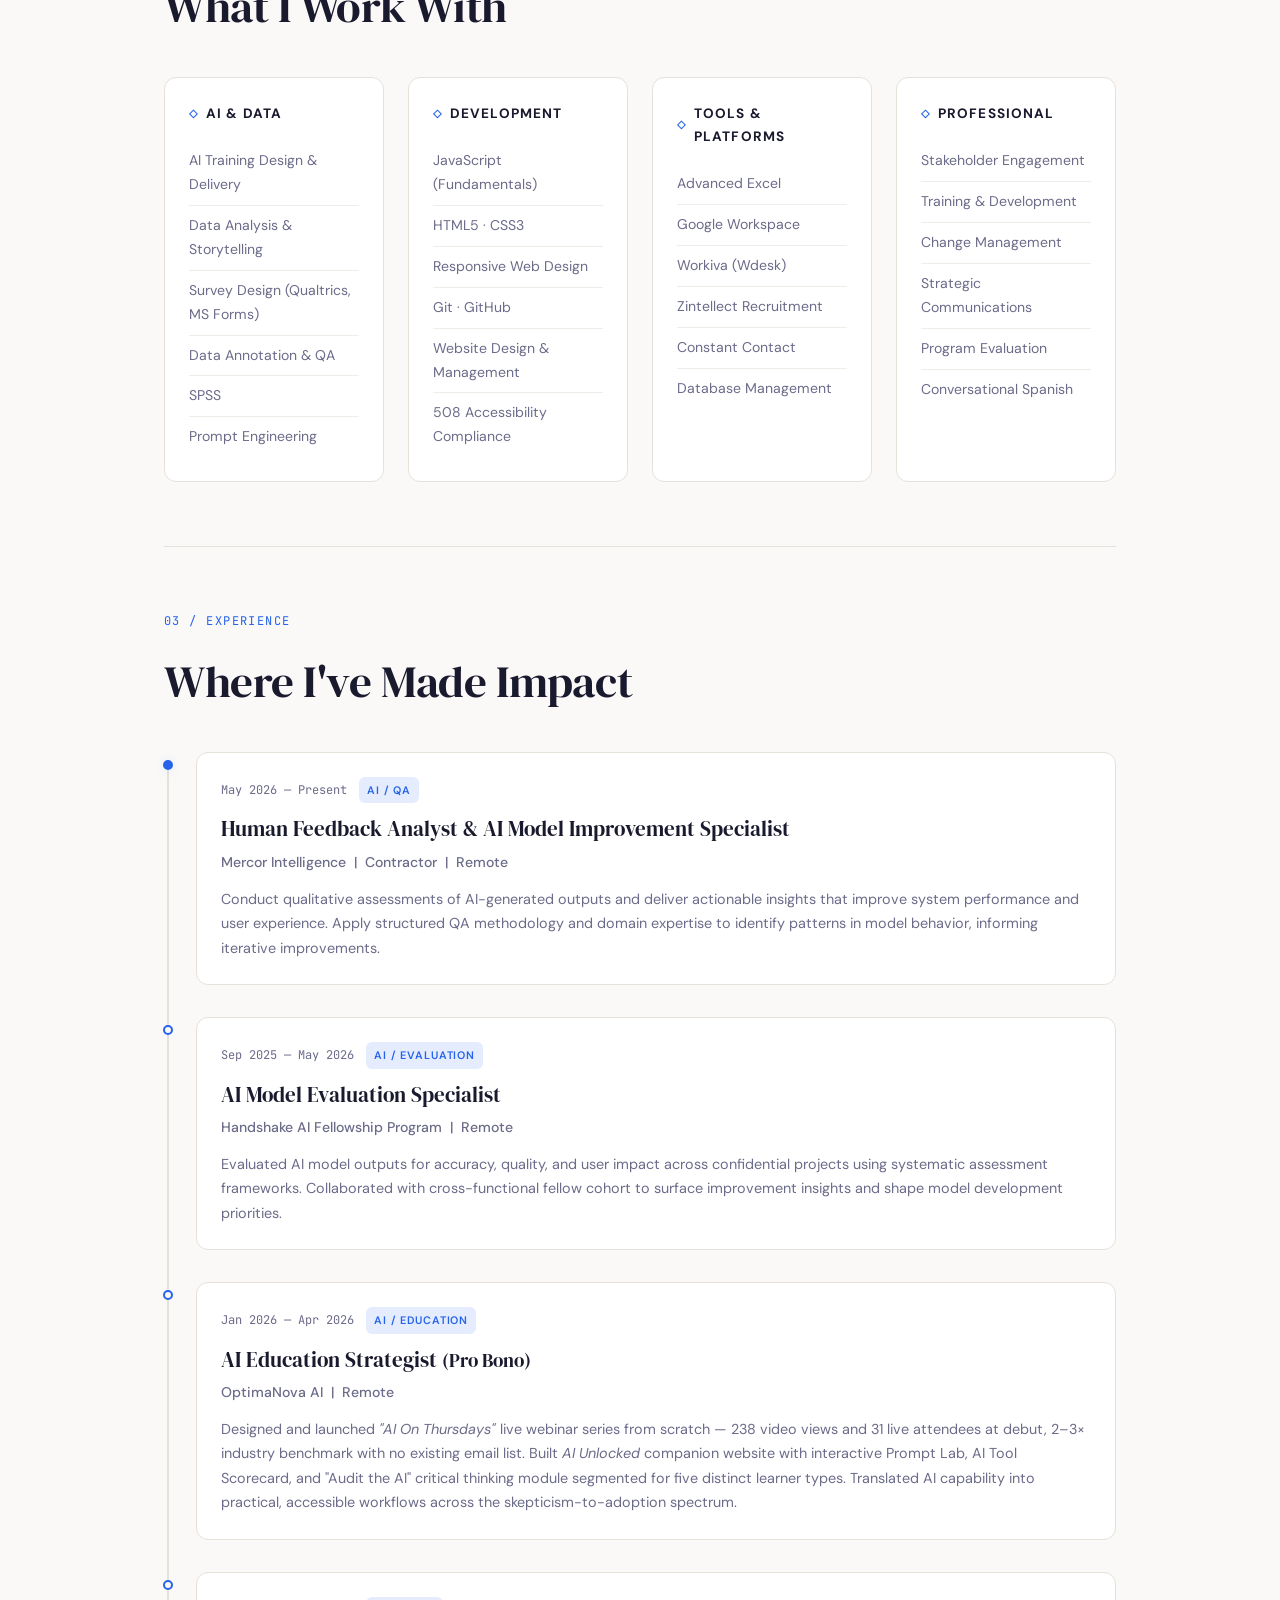
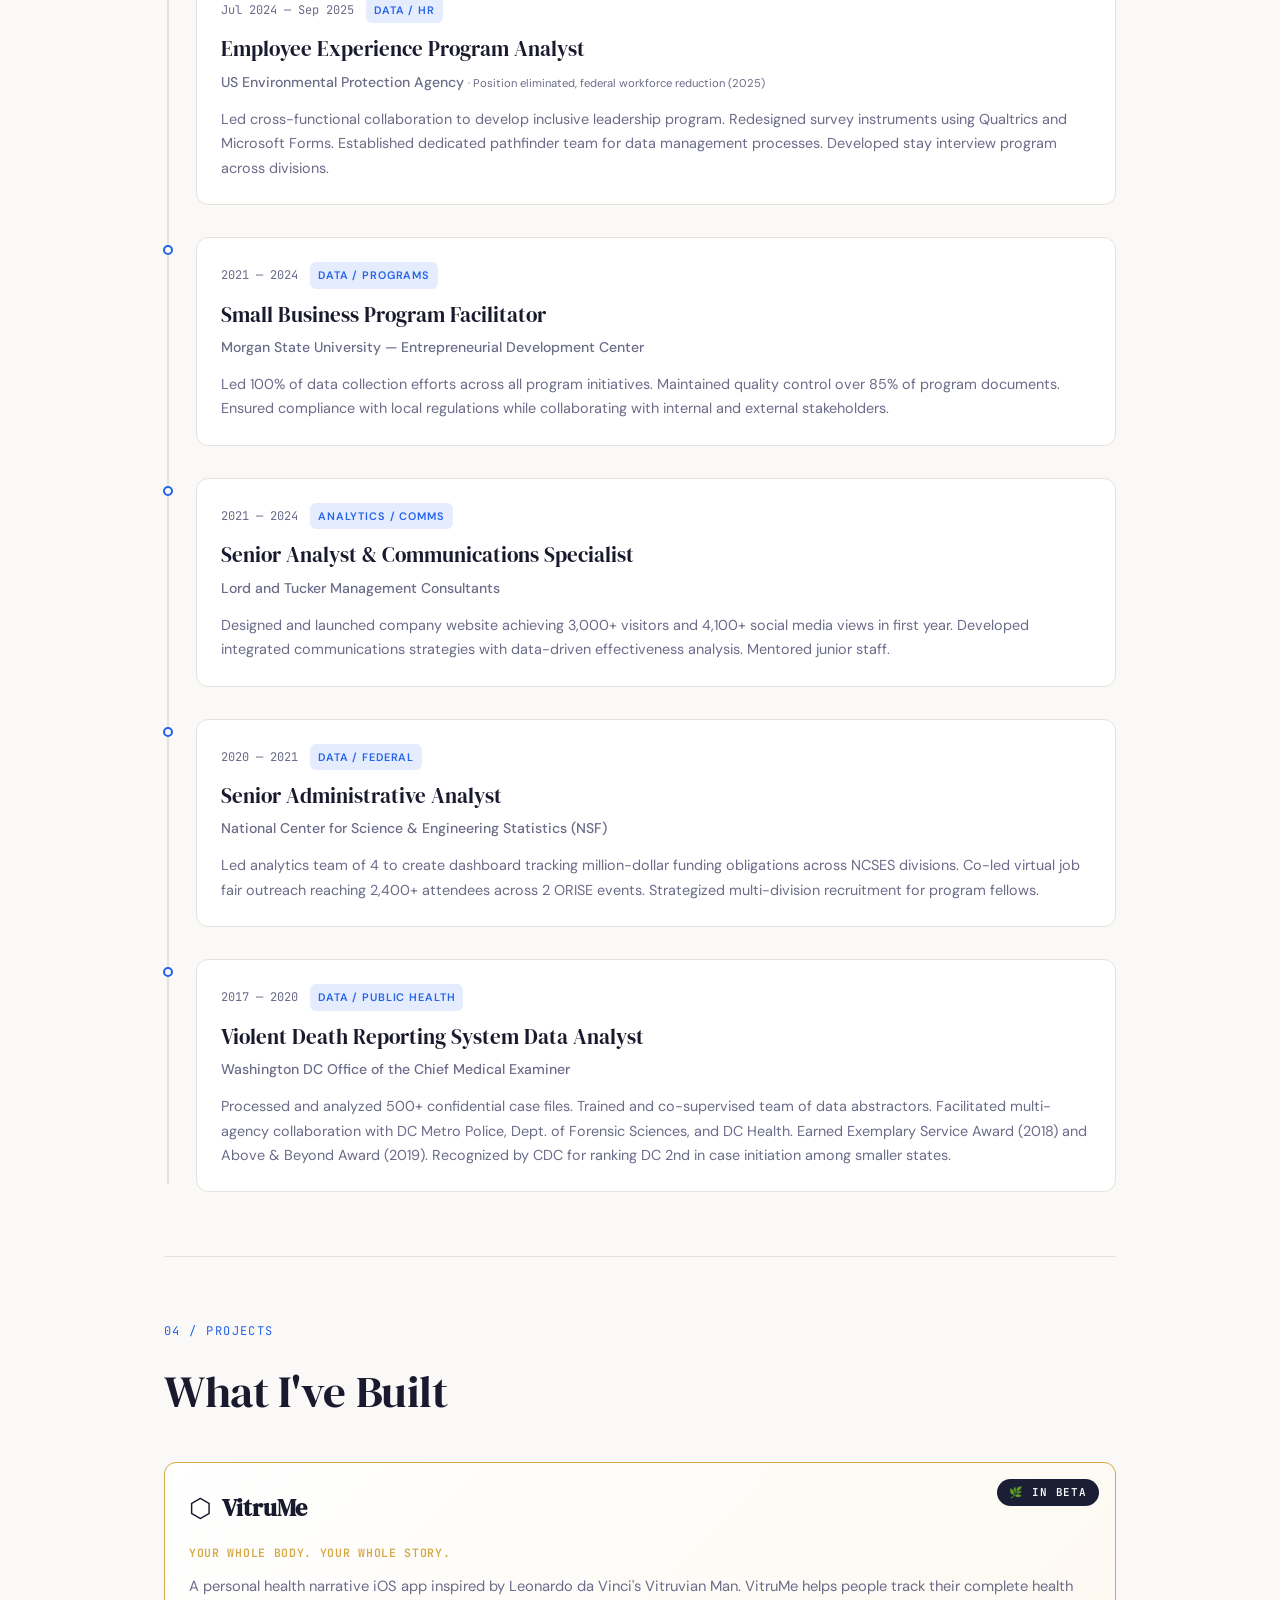
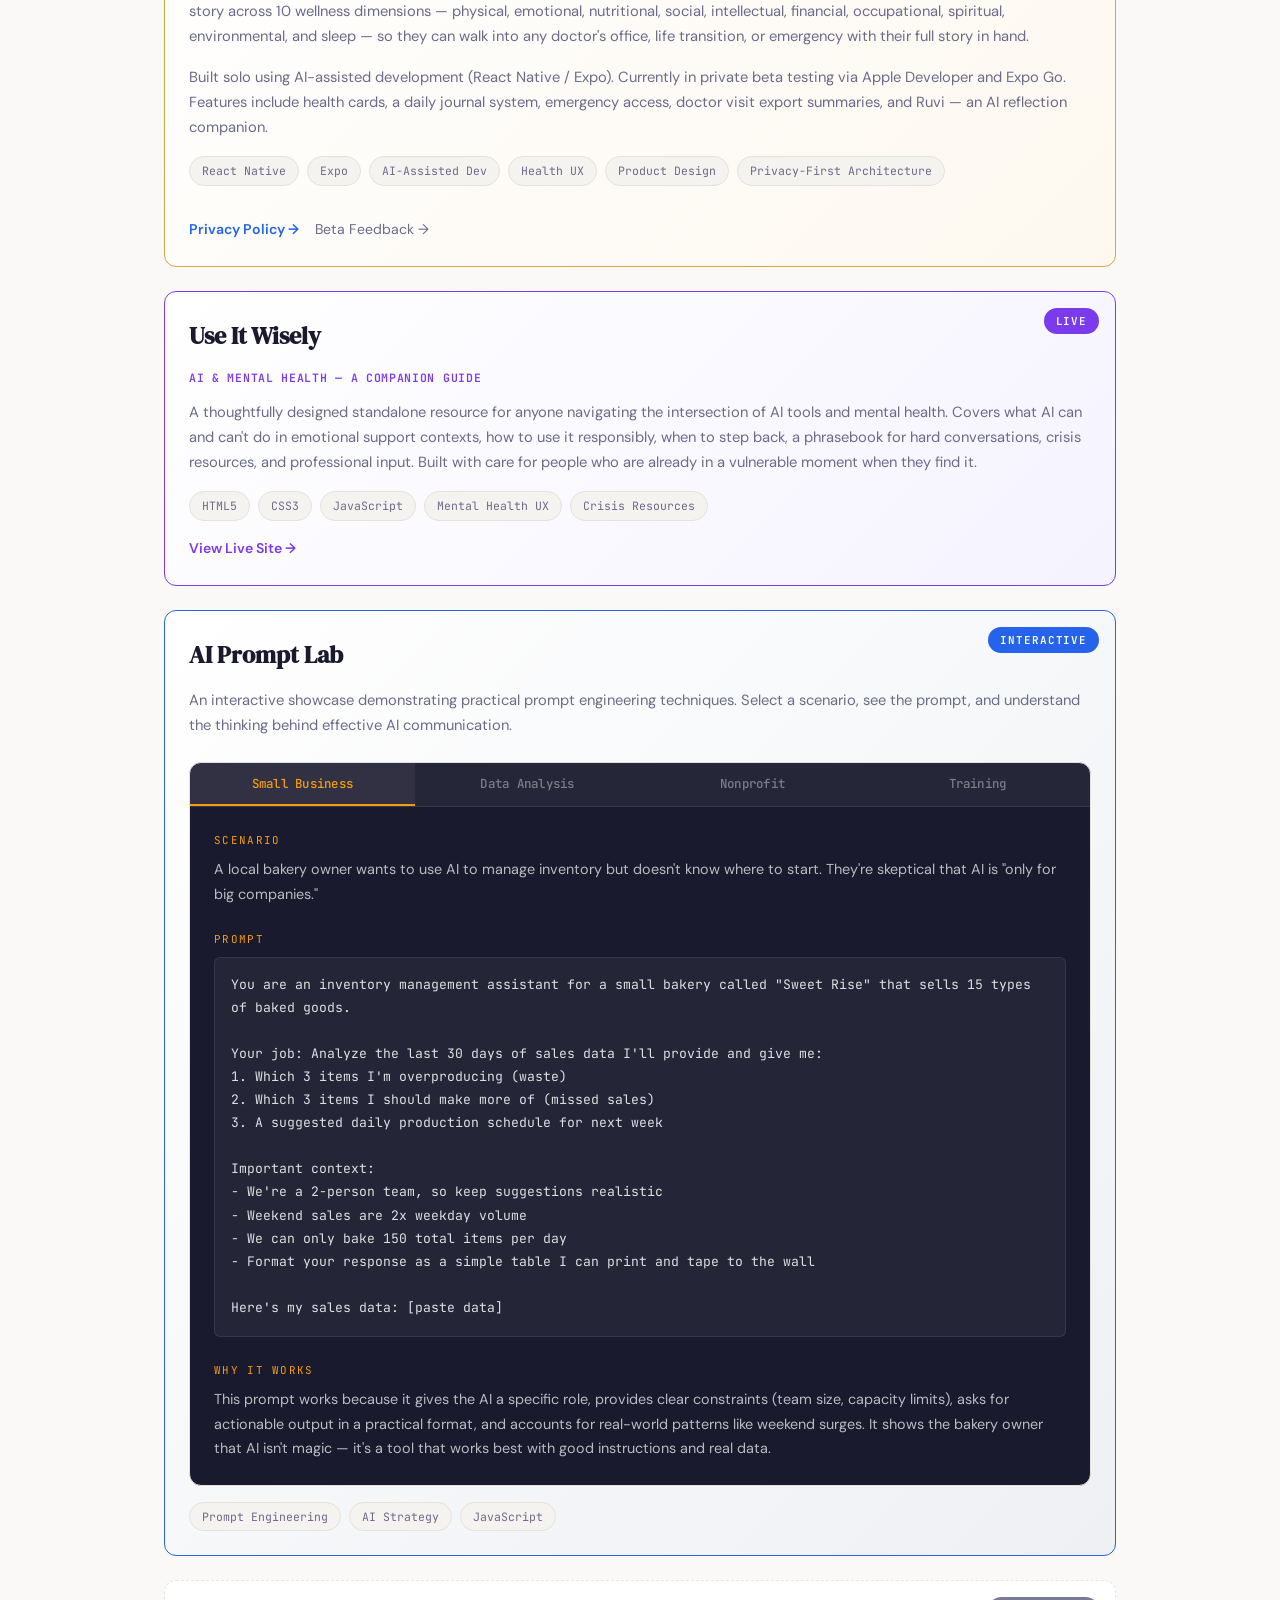
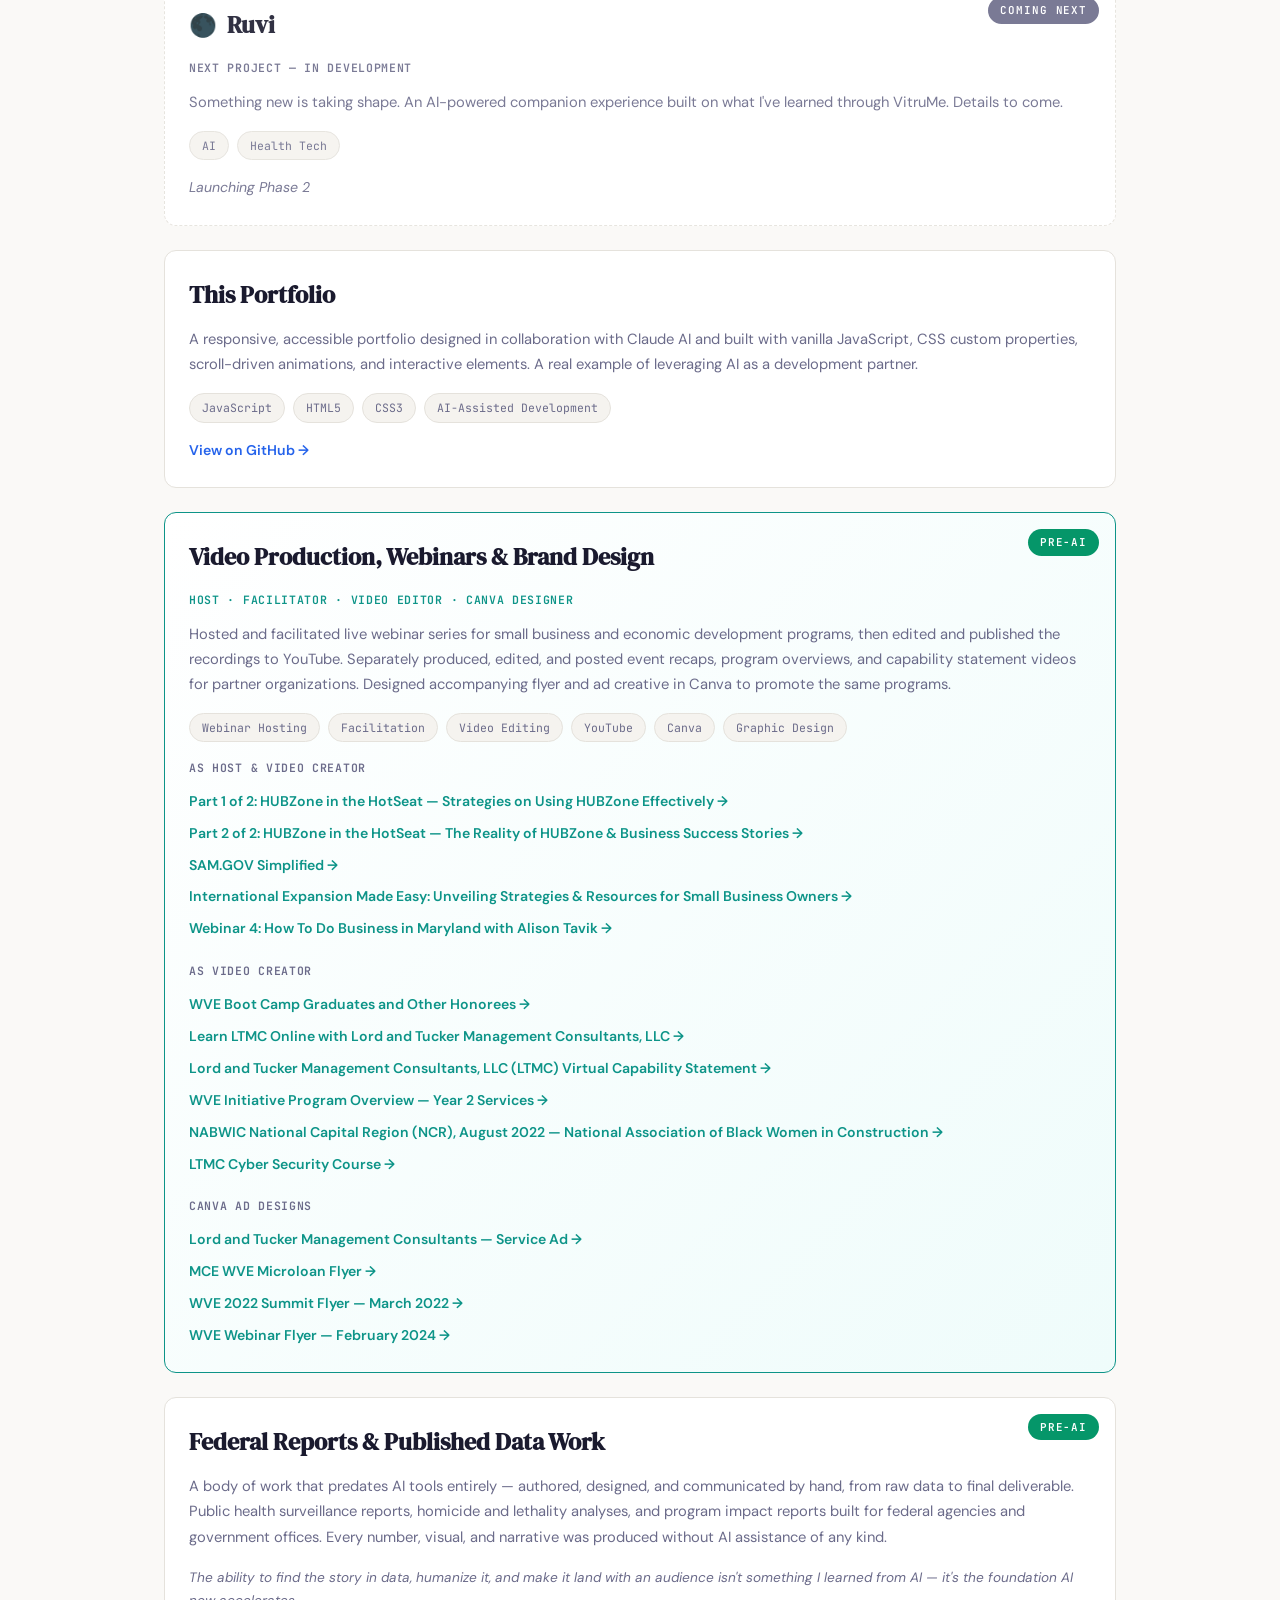
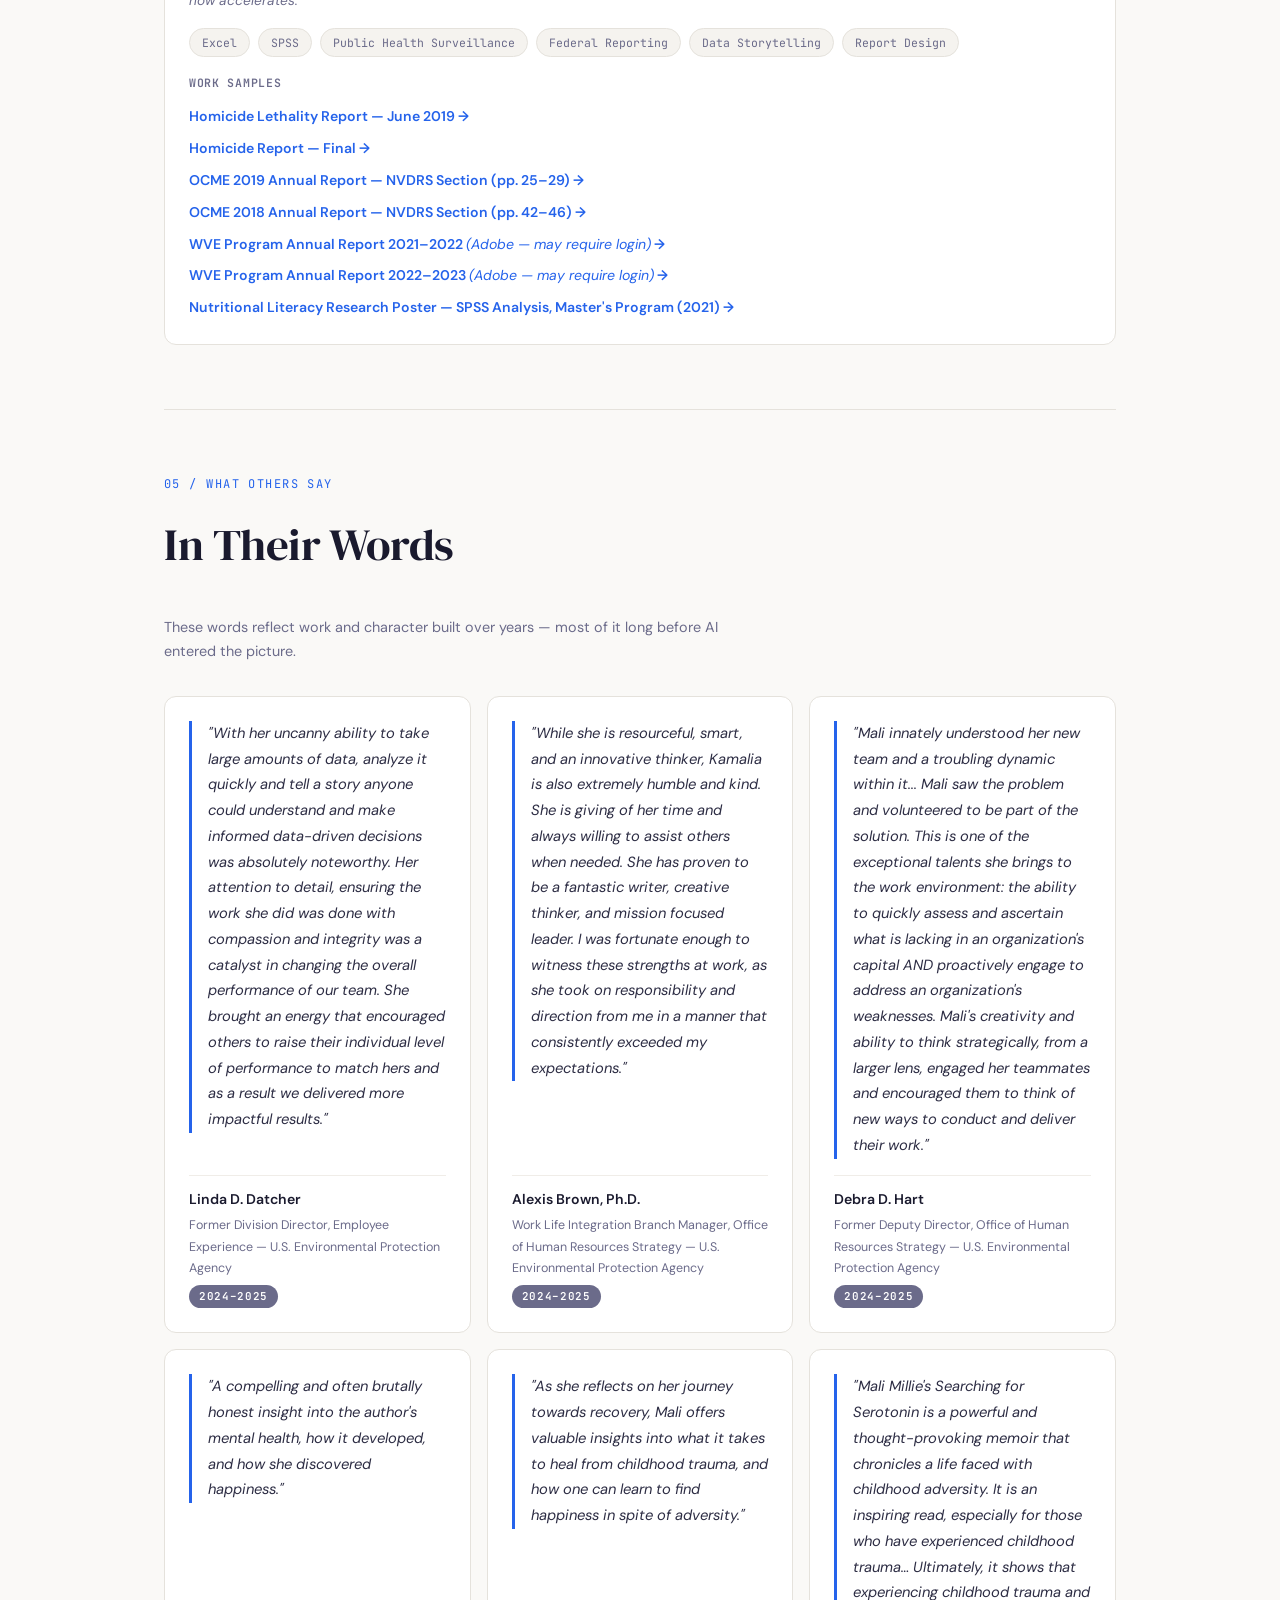
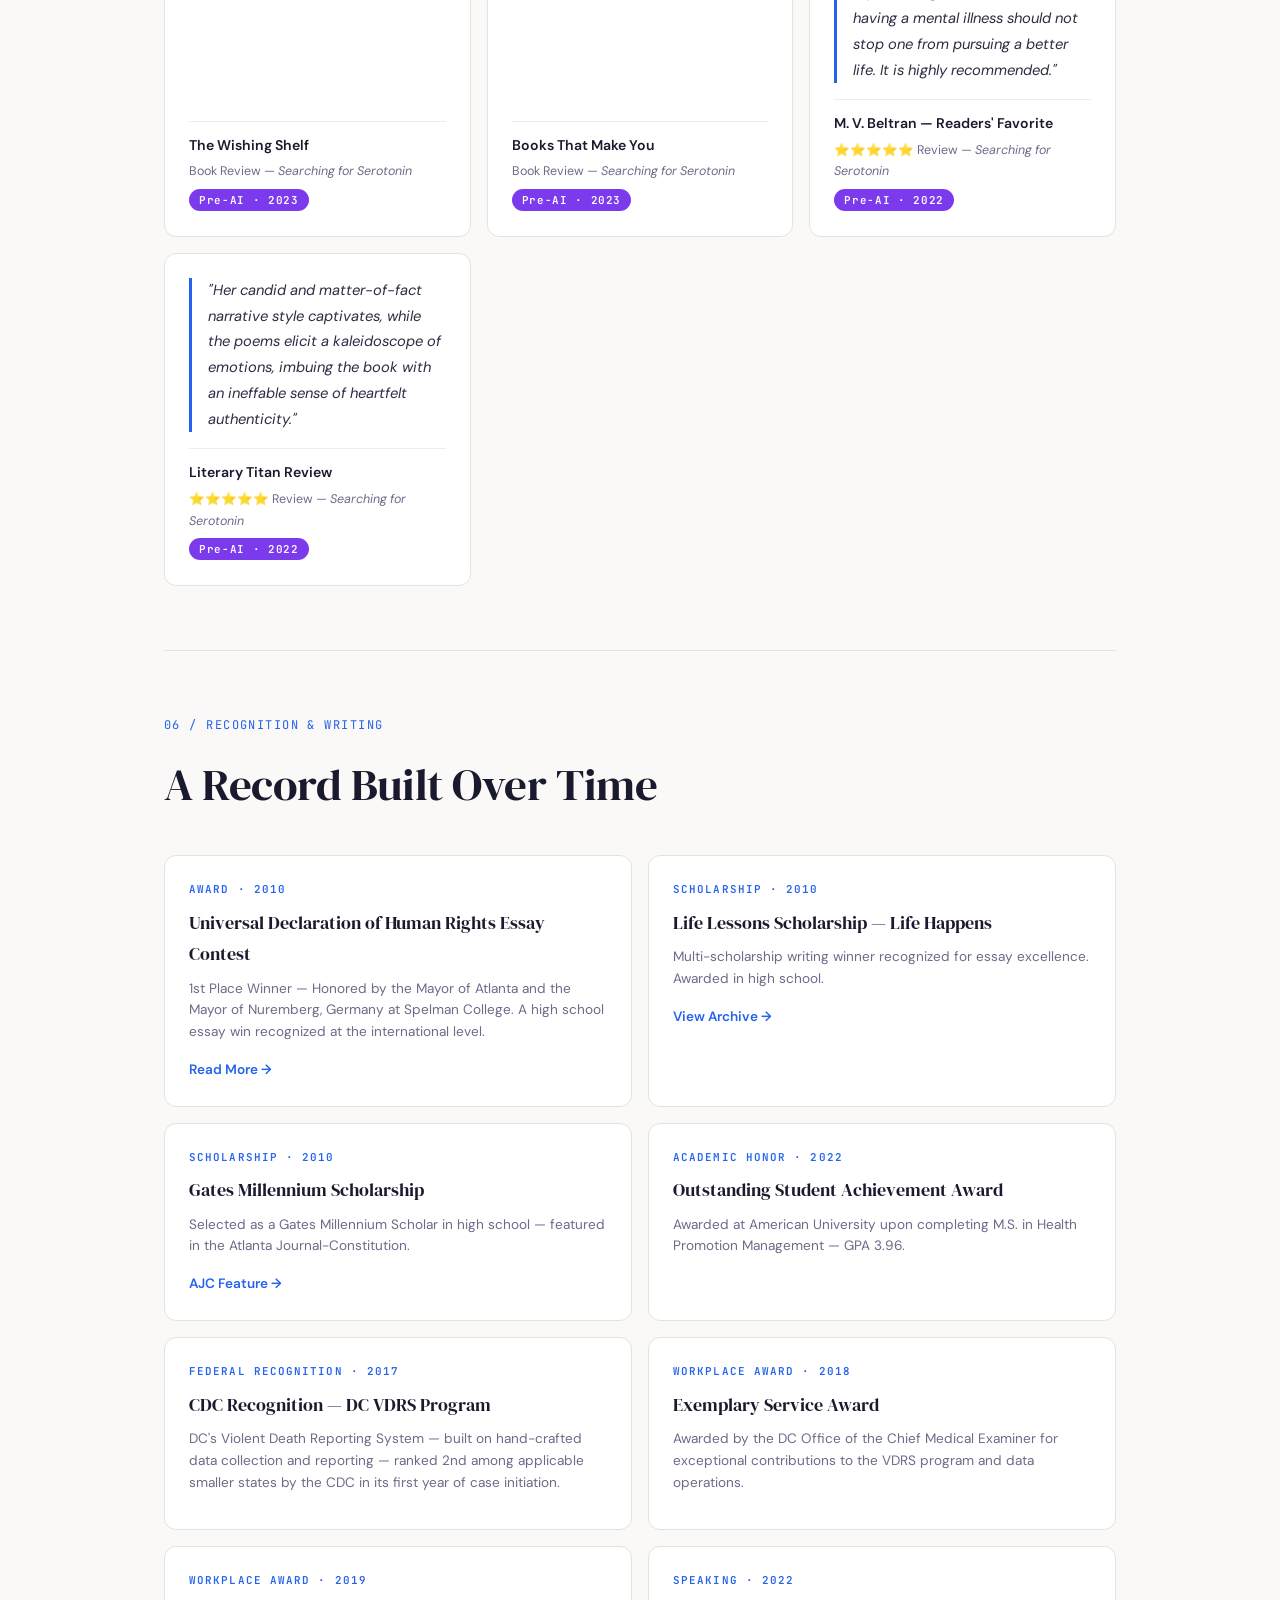
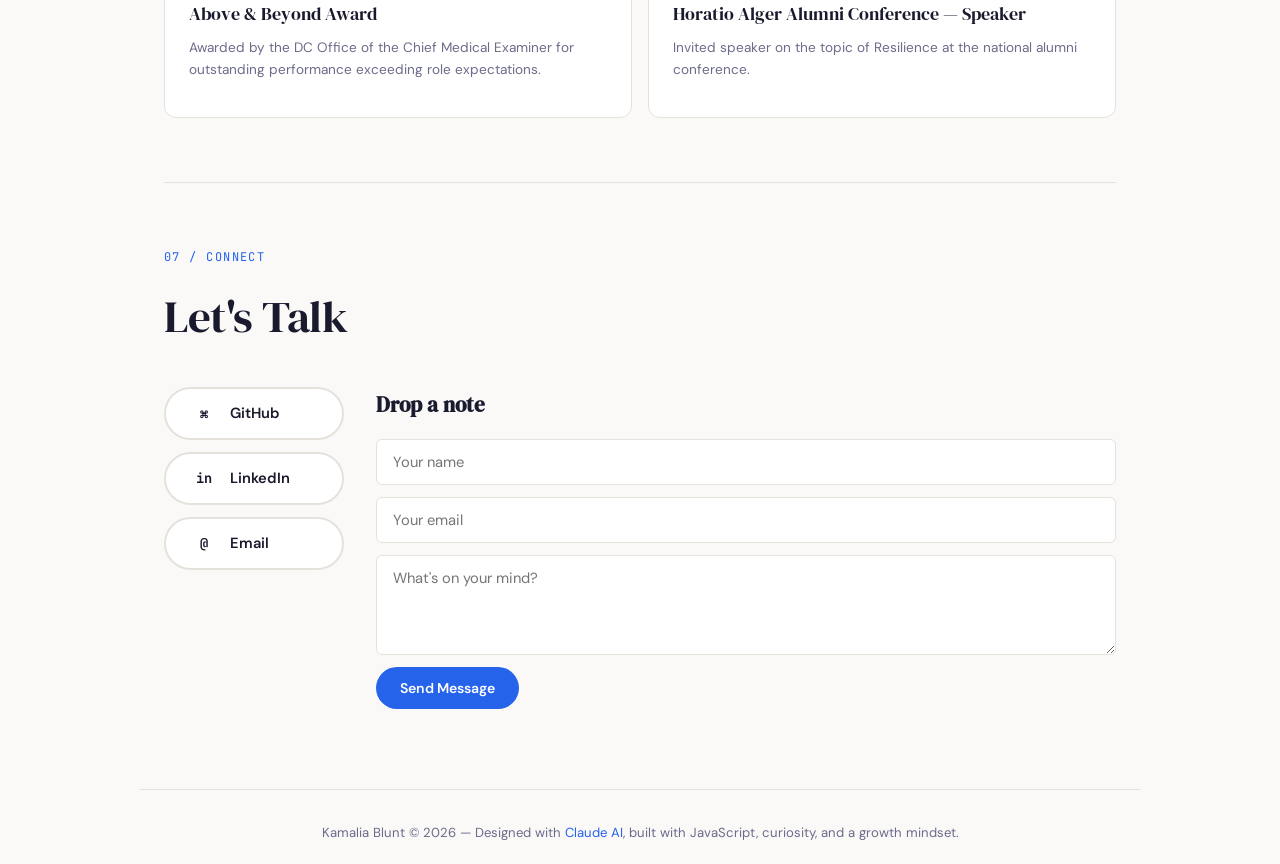
==== commit ce314987: "Match Pre-AI badge style on video production card" ====
--- a/portfolio-preview.html
+++ b/portfolio-preview.html
@@ -1444,7 +1444,7 @@
 
             <!-- Project: Video Production, Webinars & Brand Design -->
             <div class="project-card" style="border-color: #0d9488; background: linear-gradient(135deg, #ffffff 0%, #effcfb 100%);">
-                <div class="project-card-badge" style="background: #0d9488;">🎬 Media & Comms</div>
+                <div class="project-card-badge" style="background: var(--success);">Pre-AI</div>
                 <h3>Video Production, Webinars & Brand Design</h3>
                 <p style="font-family: var(--font-mono); font-size:0.72rem; color:#0d9488; font-weight:600; letter-spacing:0.06em; margin-bottom: var(--sp-3);">HOST · FACILITATOR · VIDEO EDITOR · CANVA DESIGNER</p>
                 <p class="project-desc">Hosted and facilitated live webinar series for small business and economic development programs, then edited and published the recordings to YouTube. Separately produced, edited, and posted event recaps, program overviews, and capability statement videos for partner organizations. Designed accompanying flyer and ad creative in Canva to promote the same programs.</p>
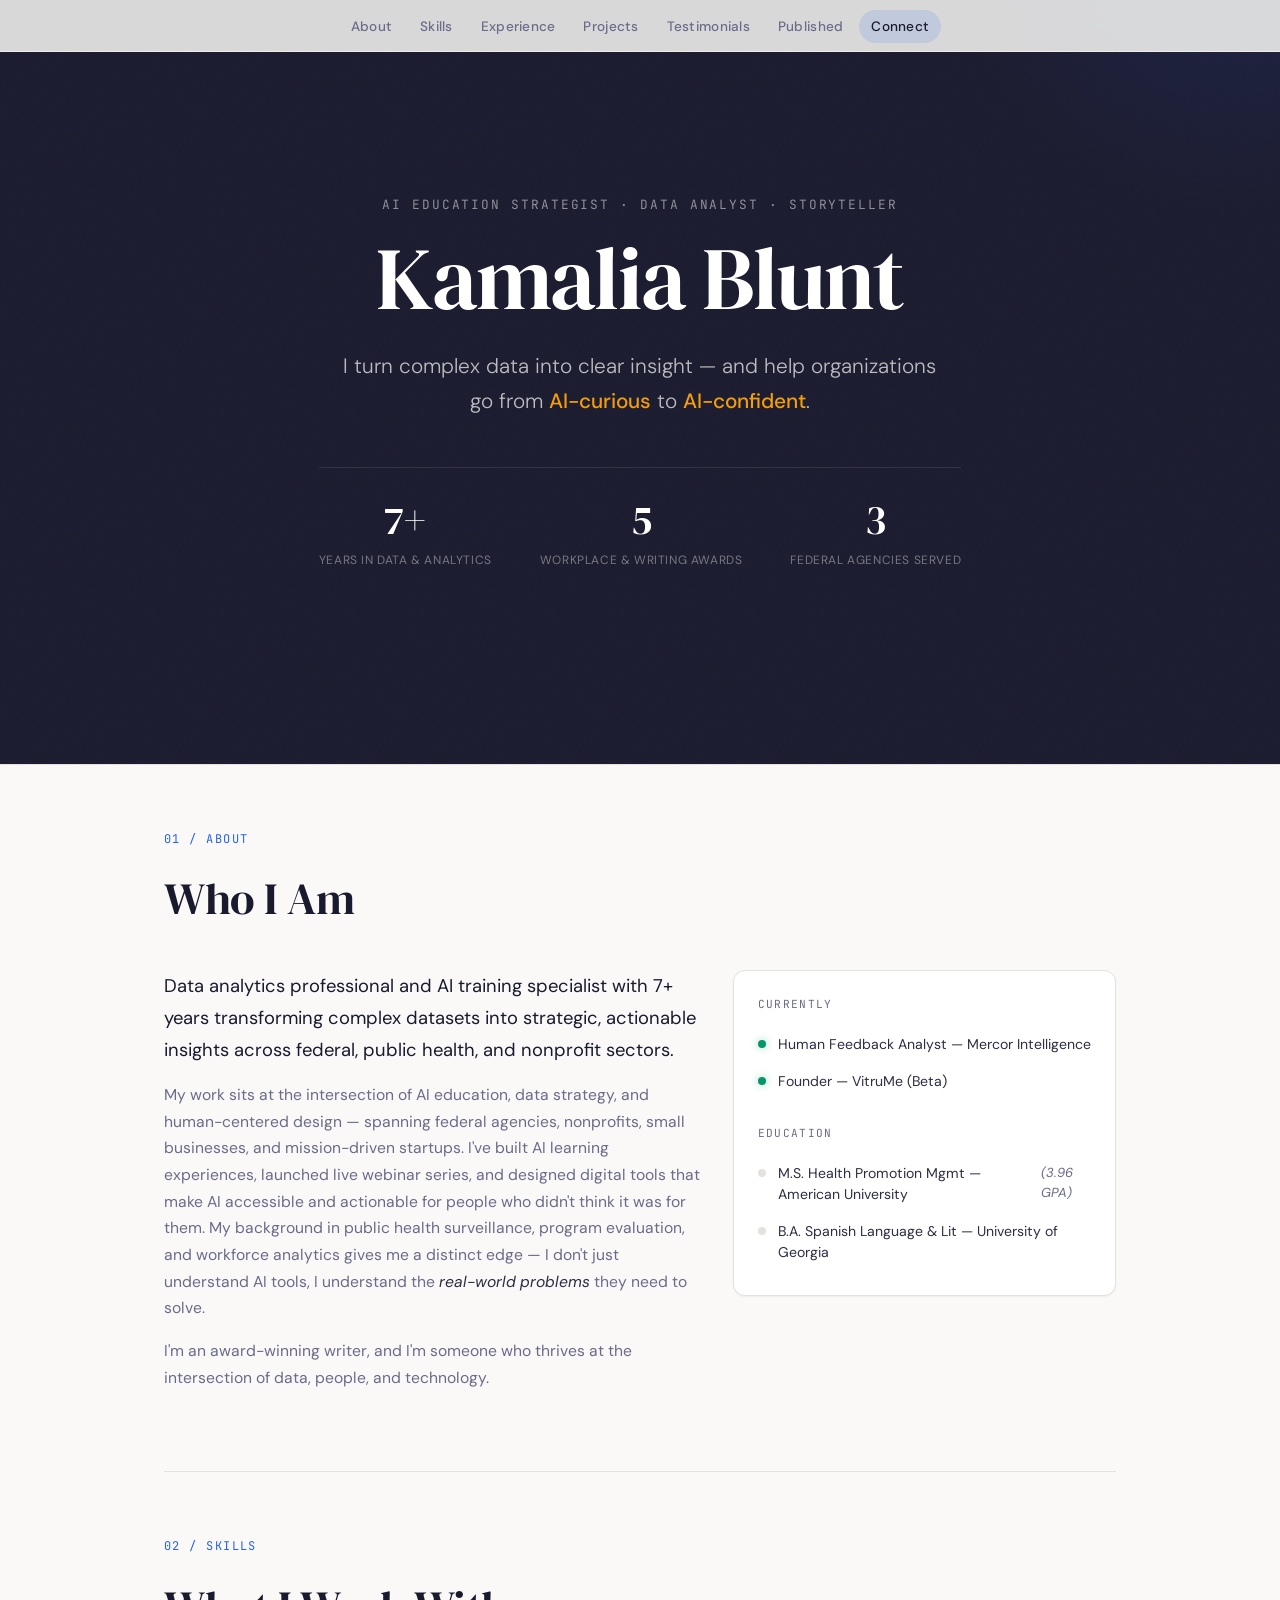
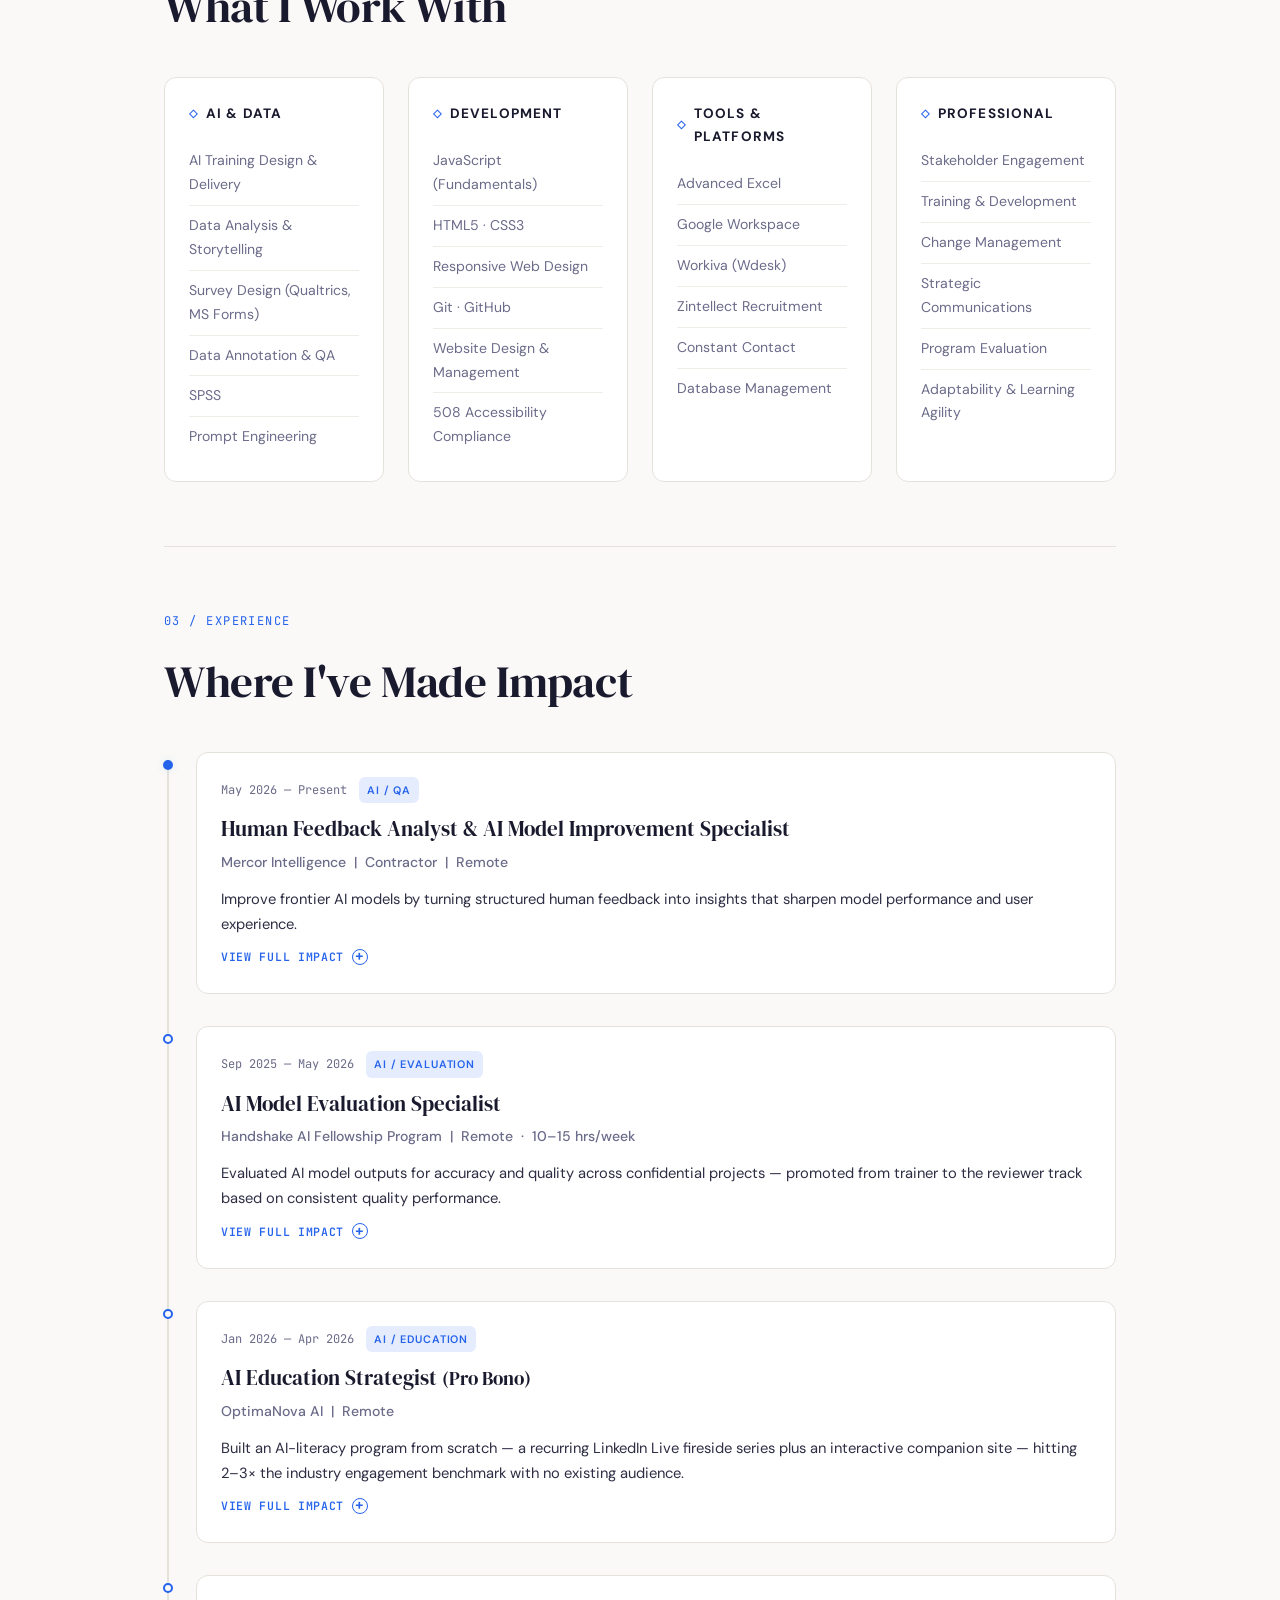
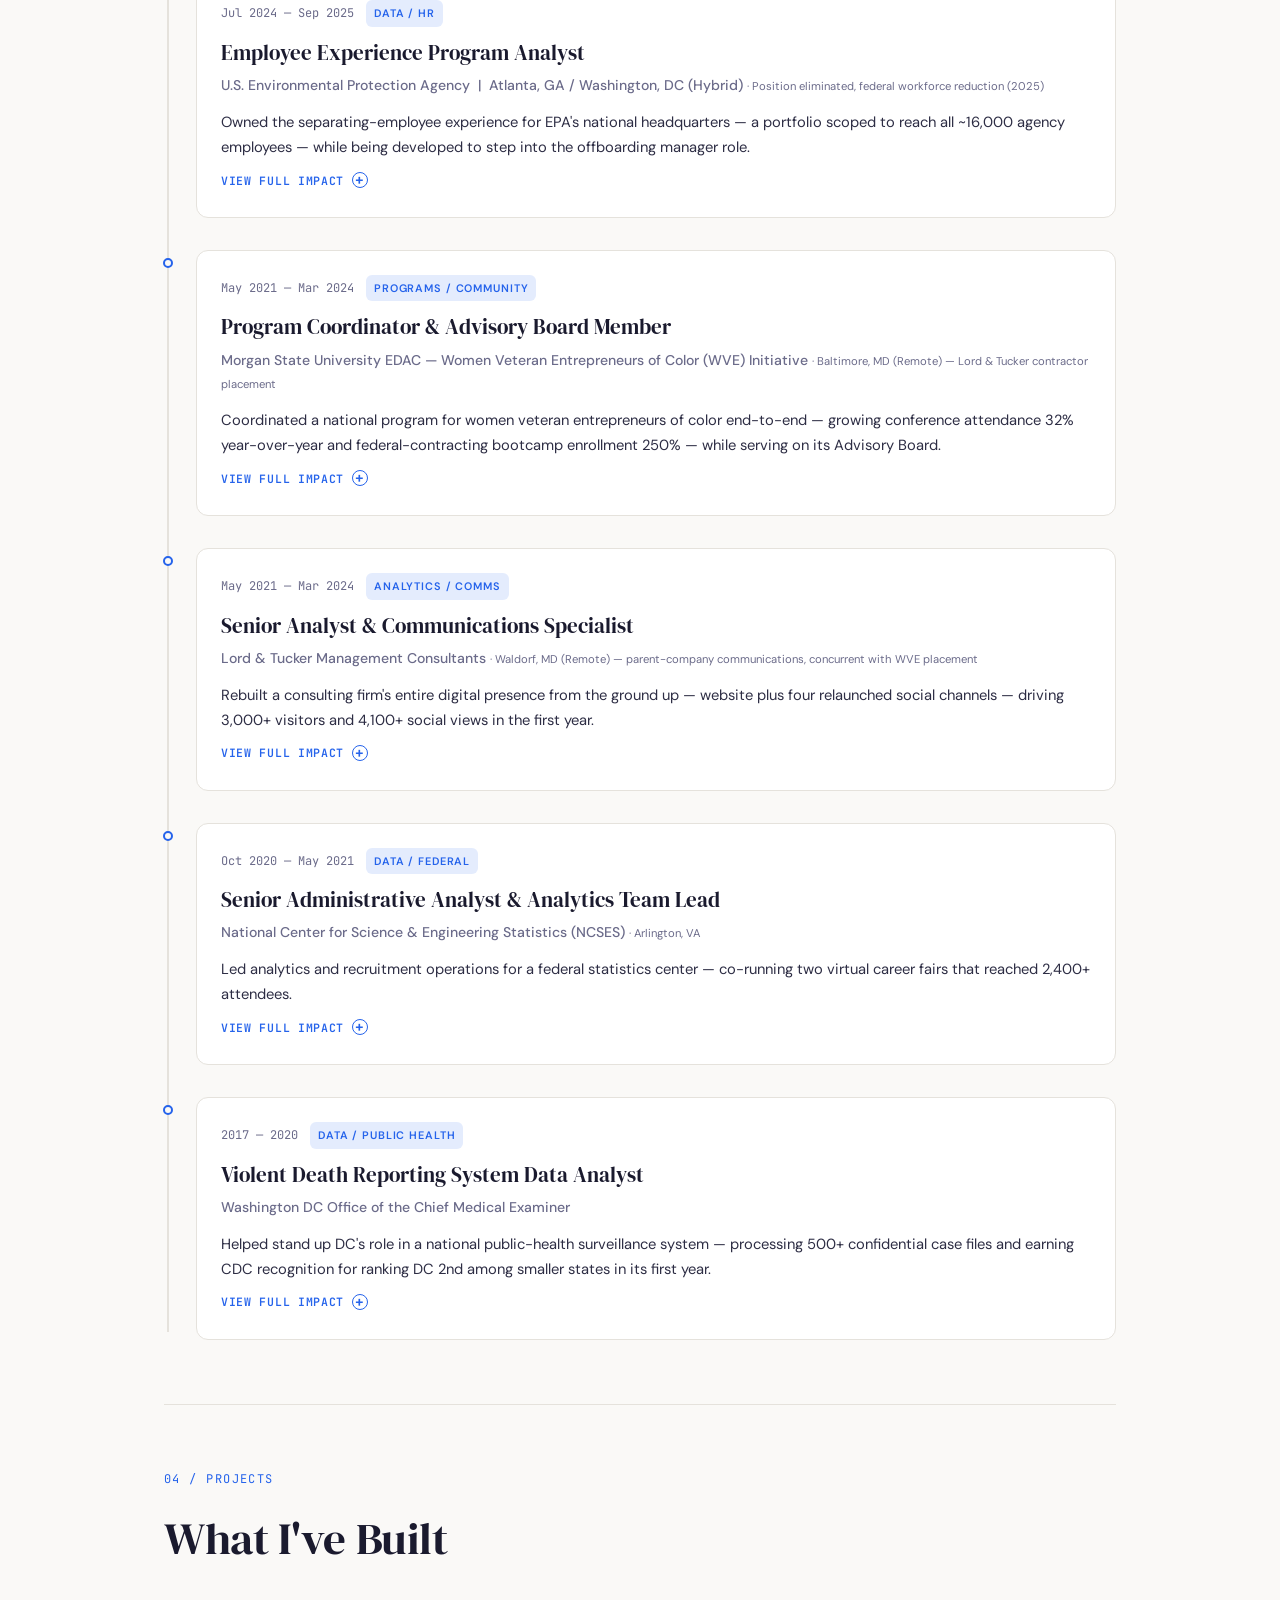
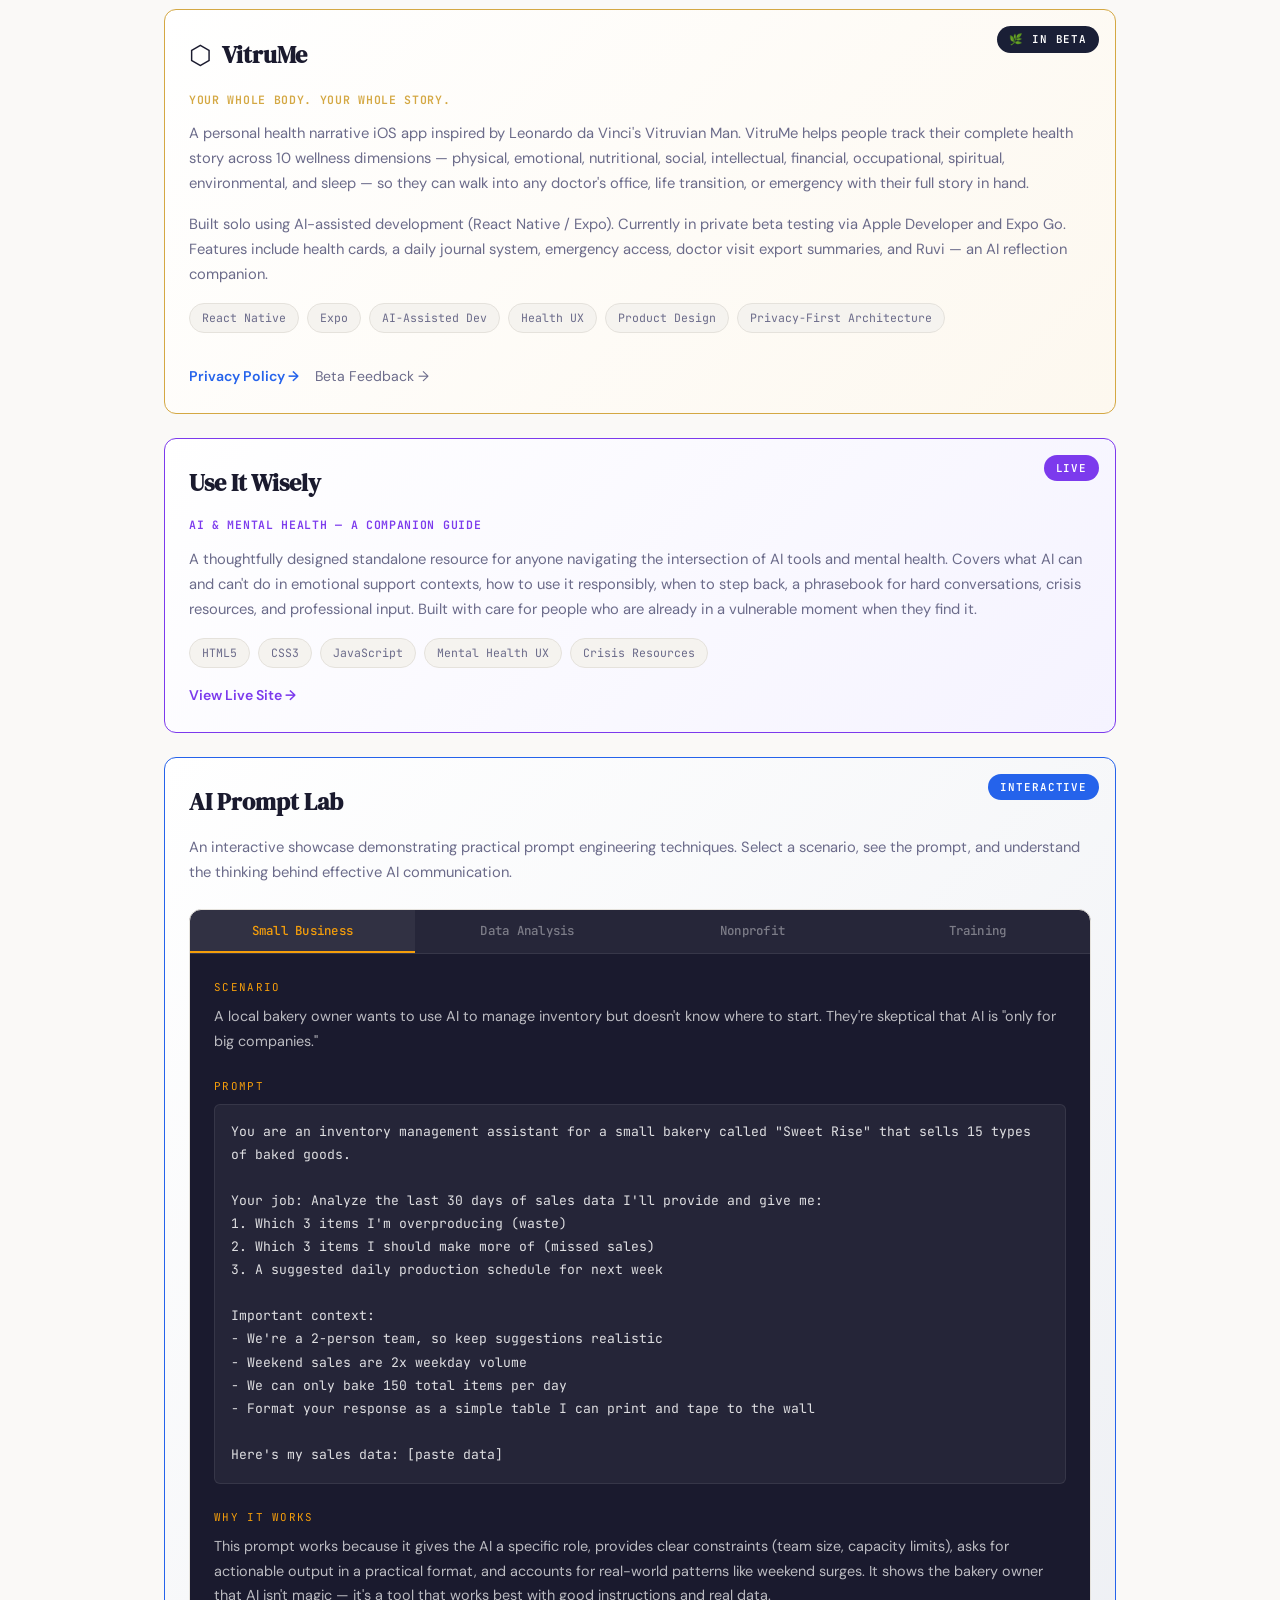
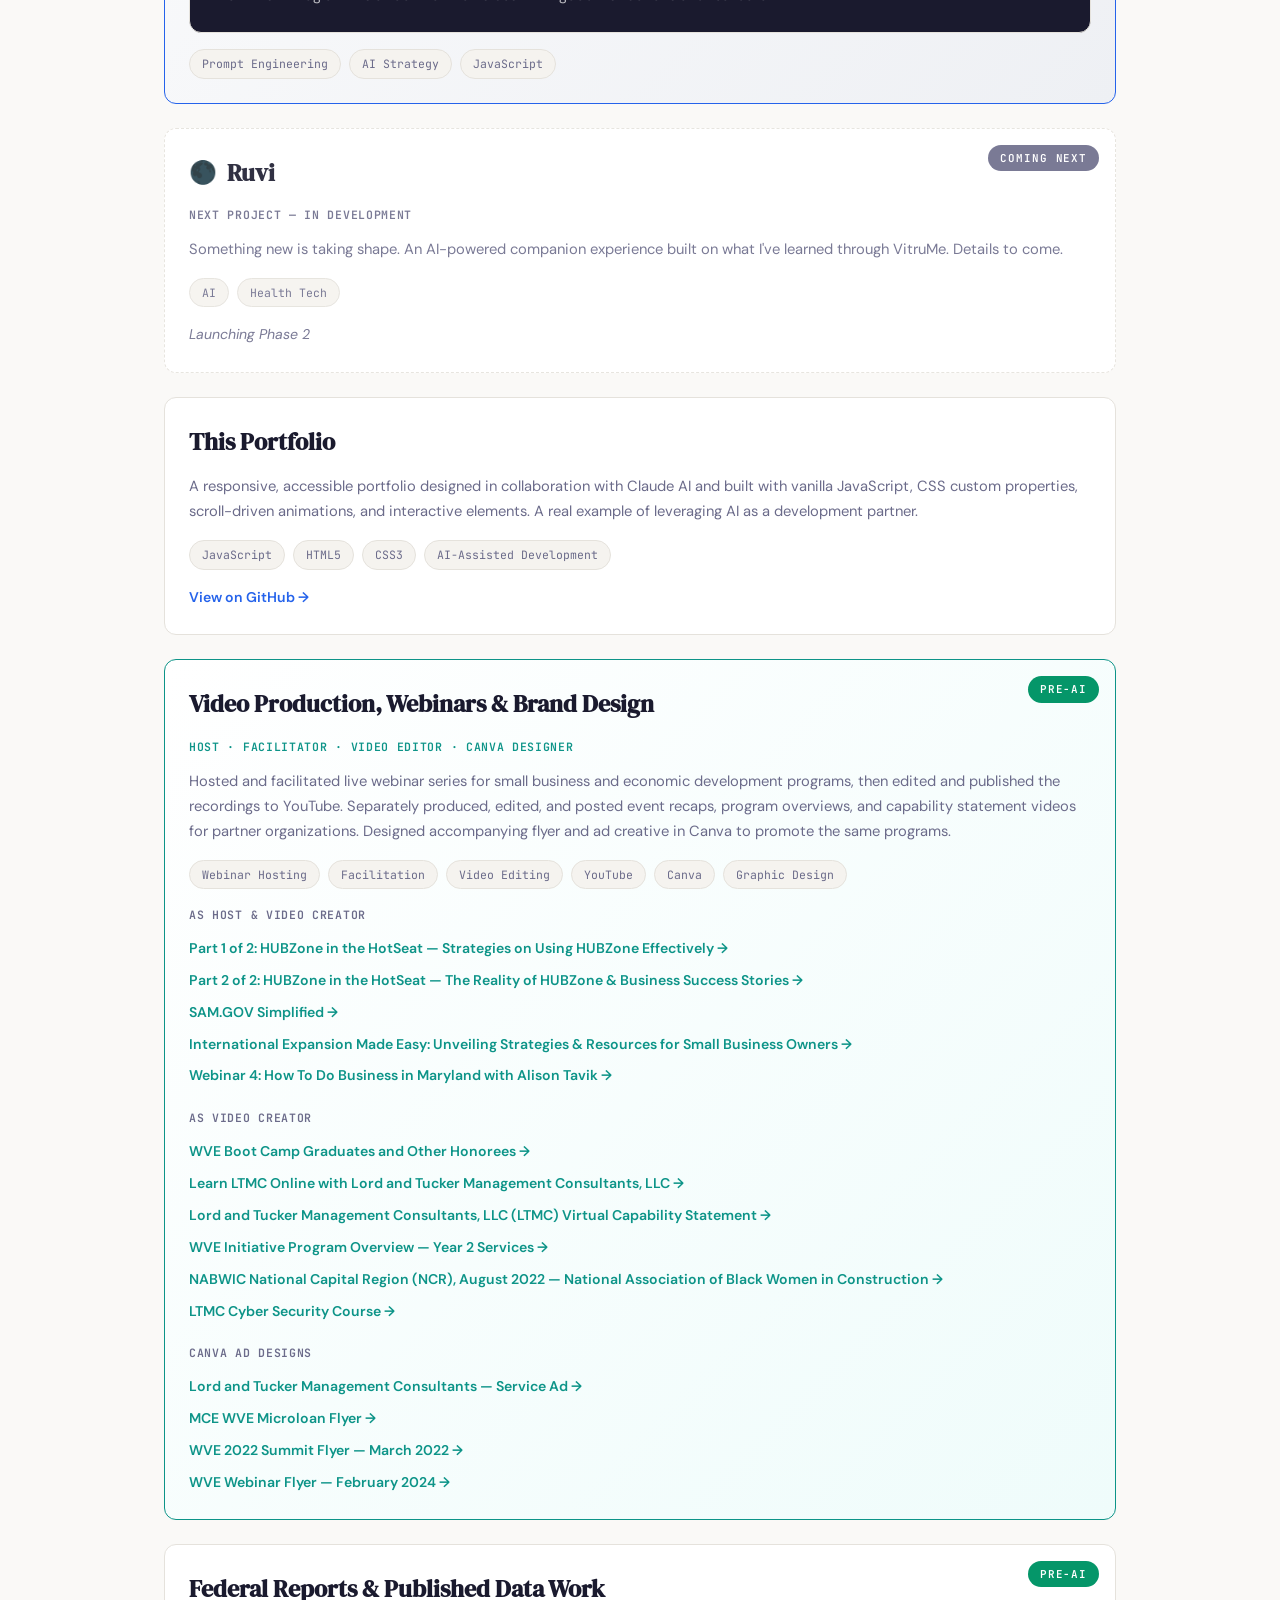
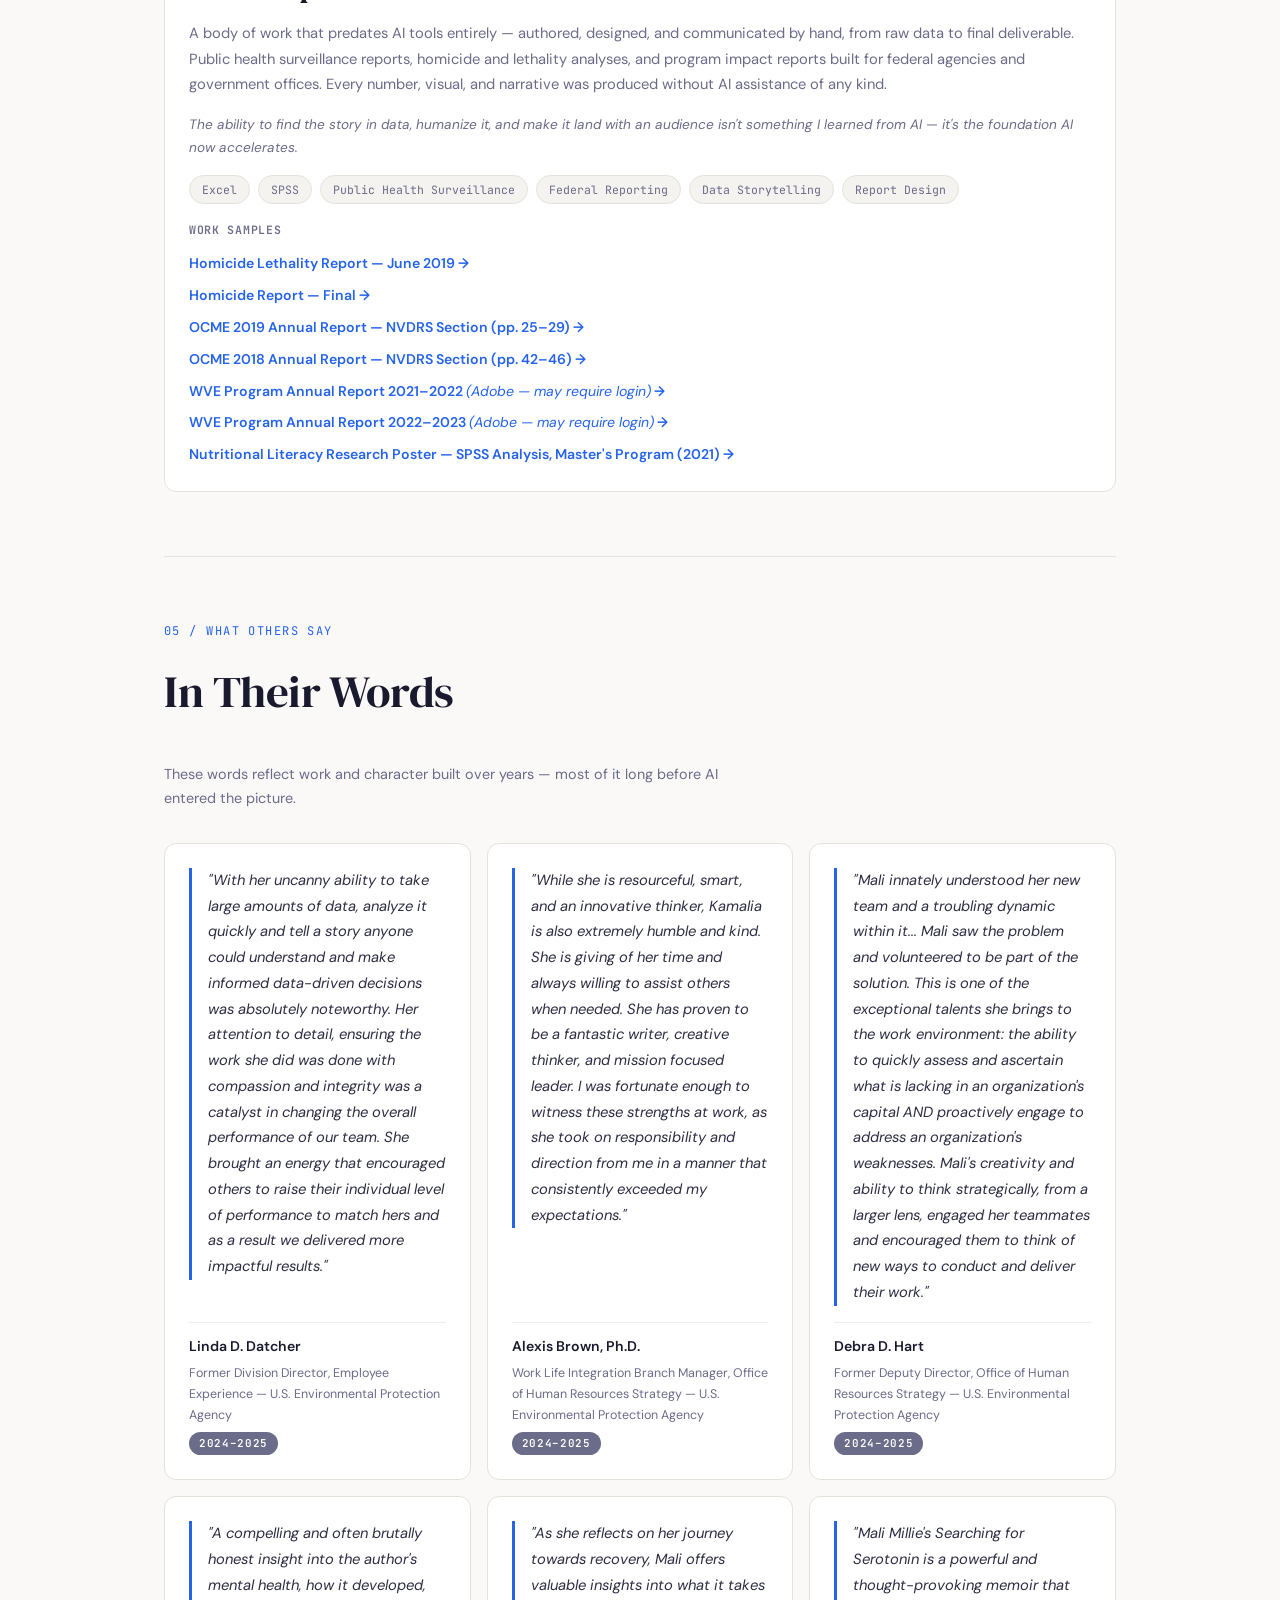
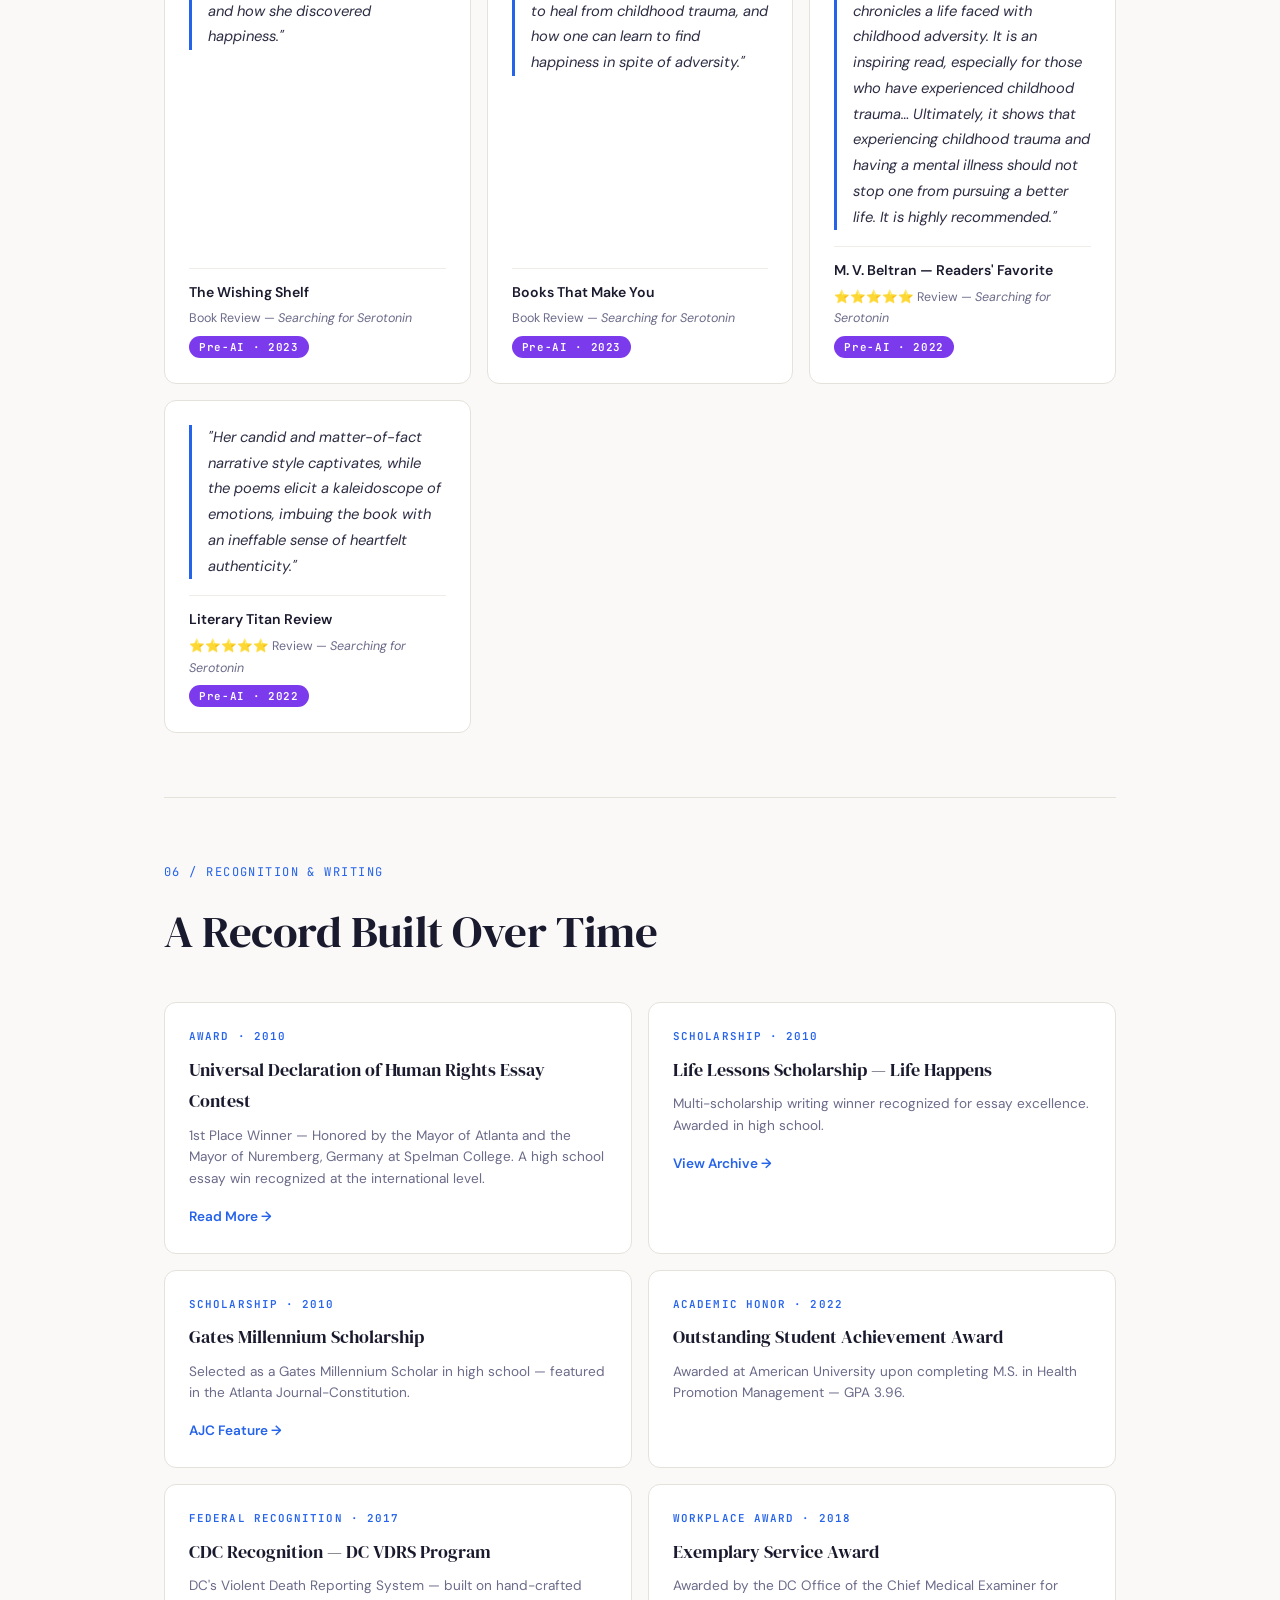
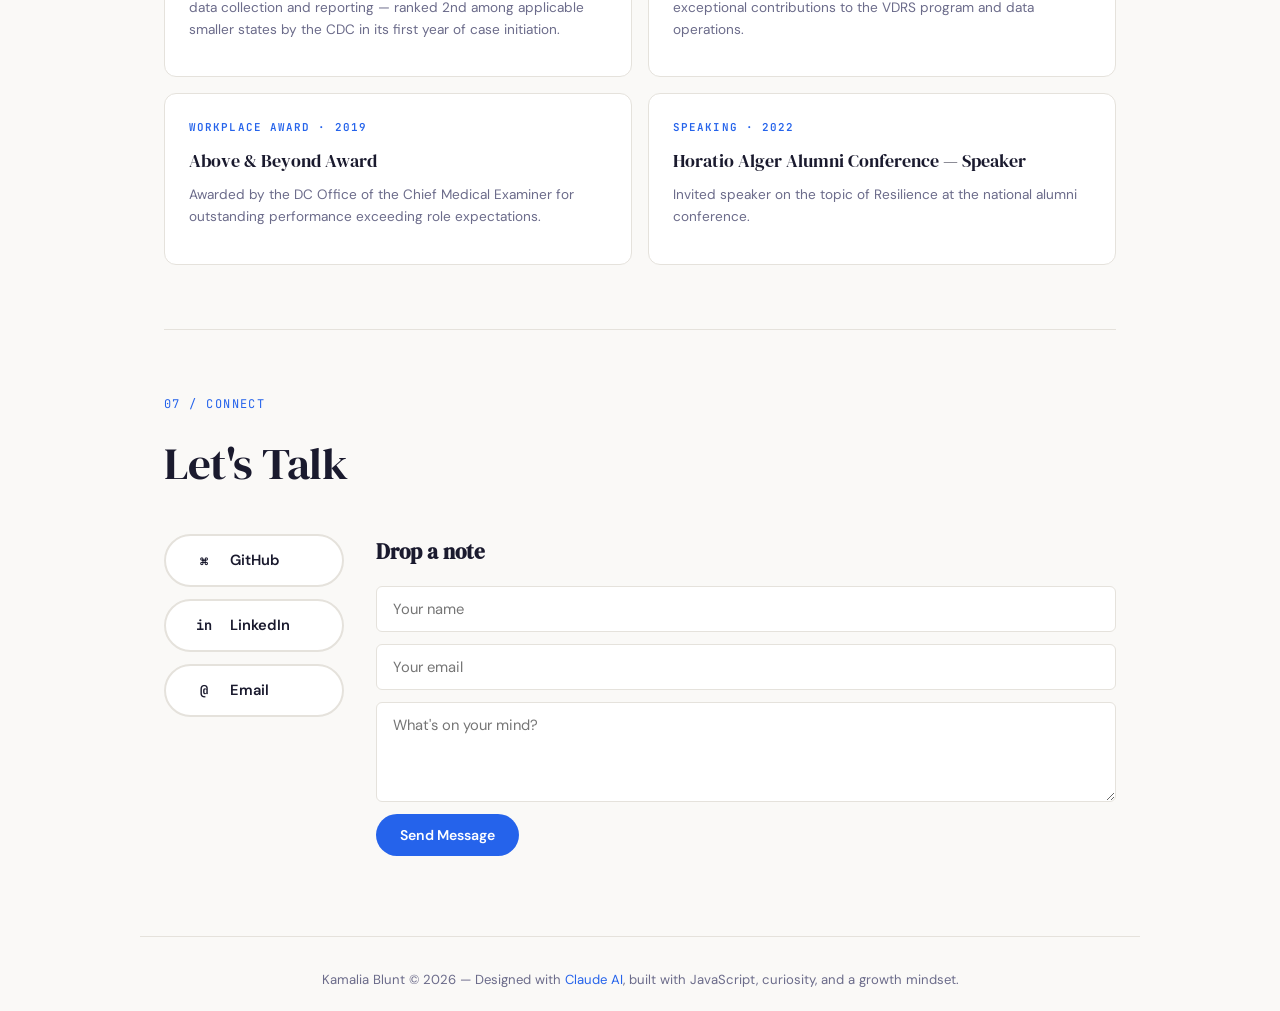
==== commit cd622736: "Update Portfolio consolidating Index and Portfolio-Preview" ====
--- a/portfolio-preview.html
+++ b/portfolio-preview.html
@@ -501,6 +501,90 @@
     line-height: 1.7;
 }
 
+/* Summary + expandable impact details */
+.job-summary {
+    font-size: 0.92rem;
+    color: var(--ink-light);
+    line-height: 1.7;
+}
+
+.job-toggle {
+    display: inline-flex;
+    align-items: center;
+    gap: var(--sp-2);
+    margin-top: var(--sp-3);
+    background: none;
+    border: none;
+    padding: 0;
+    cursor: pointer;
+    font-family: var(--font-mono);
+    font-size: 0.72rem;
+    font-weight: 600;
+    letter-spacing: 0.06em;
+    text-transform: uppercase;
+    color: var(--accent);
+    transition: color 0.2s ease;
+}
+
+.job-toggle:hover {
+    color: var(--accent-hover);
+}
+
+.job-toggle-icon {
+    display: inline-flex;
+    align-items: center;
+    justify-content: center;
+    width: 16px;
+    height: 16px;
+    border: 1px solid var(--accent);
+    border-radius: 50%;
+    font-size: 0.9rem;
+    line-height: 1;
+    transition: transform 0.3s ease;
+}
+
+.job-toggle[aria-expanded="true"] .job-toggle-icon {
+    transform: rotate(45deg);
+}
+
+.job-details {
+    list-style: none;
+    max-height: 0;
+    overflow: hidden;
+    opacity: 0;
+    margin-top: 0;
+    padding-left: 0;
+    transition: max-height 0.4s ease, opacity 0.3s ease, margin-top 0.3s ease;
+}
+
+.job-details.open {
+    max-height: 1400px;
+    opacity: 1;
+    margin-top: var(--sp-4);
+}
+
+.job-details li {
+    position: relative;
+    padding: var(--sp-2) 0 var(--sp-2) var(--sp-4);
+    font-size: 0.88rem;
+    color: var(--ink-muted);
+    line-height: 1.6;
+    border-bottom: 1px solid var(--border-light);
+}
+
+.job-details li:last-child {
+    border-bottom: none;
+}
+
+.job-details li::before {
+    content: '▸';
+    position: absolute;
+    left: 0;
+    top: calc(var(--sp-2) + 1px);
+    color: var(--accent);
+    font-size: 0.75rem;
+}
+
 /* ===== PROJECTS ===== */
 .projects-grid {
     display: grid;
@@ -1151,7 +1235,7 @@
             <div class="about-text">
                 <p class="lead">Data analytics professional and AI training specialist with 7+ years transforming complex datasets into strategic, actionable insights across federal, public health, and nonprofit sectors.</p>
                 <p>My work sits at the intersection of AI education, data strategy, and human-centered design — spanning federal agencies, nonprofits, small businesses, and mission-driven startups. I've built AI learning experiences, launched live webinar series, and designed digital tools that make AI accessible and actionable for people who didn't think it was for them. My background in public health surveillance, program evaluation, and workforce analytics gives me a distinct edge — I don't just understand AI tools, I understand the <em>real-world problems</em> they need to solve.</p>
-                <p>I have conversational Spanish skills, I'm an award-winning writer, and I'm someone who thrives at the intersection of data, people, and technology.</p>
+                <p>I'm an award-winning writer, and I'm someone who thrives at the intersection of data, people, and technology.</p>
             </div>
             <div class="about-card">
                 <div class="about-card-header">Currently</div>
@@ -1223,7 +1307,7 @@
                     <li>Change Management</li>
                     <li>Strategic Communications</li>
                     <li>Program Evaluation</li>
-                    <li>Conversational Spanish</li>
+                    <li>Adaptability &amp; Learning Agility</li>
                 </ul>
             </div>
         </div>
@@ -1243,7 +1327,13 @@
                     </div>
                     <h3>Human Feedback Analyst & AI Model Improvement Specialist</h3>
                     <p class="job-org">Mercor Intelligence &nbsp;|&nbsp; Contractor &nbsp;|&nbsp; Remote</p>
-                    <p class="job-desc">Conduct qualitative assessments of AI-generated outputs and deliver actionable insights that improve system performance and user experience. Apply structured QA methodology and domain expertise to identify patterns in model behavior, informing iterative improvements.</p>
+                    <p class="job-summary">Improve frontier AI models by turning structured human feedback into insights that sharpen model performance and user experience.</p>
+                    <button class="job-toggle" aria-expanded="false" aria-controls="impact-mercor"><span class="job-toggle-label">View full impact</span><span class="job-toggle-icon" aria-hidden="true">+</span></button>
+                    <ul class="job-details" id="impact-mercor">
+                        <li>Conduct qualitative assessments of AI-generated outputs, applying structured QA methodology to evaluate accuracy, tone, and reliability.</li>
+                        <li>Identify recurring patterns in model behavior and translate them into clear, actionable guidance for iterative improvement.</li>
+                        <li>Bring domain expertise to nuanced evaluation cases where context and human judgment matter most.</li>
+                    </ul>
                 </div>
             </div>
             <div class="timeline-item">
@@ -1254,8 +1344,13 @@
                         <span class="job-tag">AI / Evaluation</span>
                     </div>
                     <h3>AI Model Evaluation Specialist</h3>
-                    <p class="job-org">Handshake AI Fellowship Program &nbsp;|&nbsp; Remote</p>
-                    <p class="job-desc">Evaluated AI model outputs for accuracy, quality, and user impact across confidential projects using systematic assessment frameworks. Collaborated with cross-functional fellow cohort to surface improvement insights and shape model development priorities.</p>
+                    <p class="job-org">Handshake AI Fellowship Program &nbsp;|&nbsp; Remote &nbsp;·&nbsp; 10–15 hrs/week</p>
+                    <p class="job-summary">Evaluated AI model outputs for accuracy and quality across confidential projects — promoted from trainer to the reviewer track based on consistent quality performance.</p>
+                    <button class="job-toggle" aria-expanded="false" aria-controls="impact-handshake"><span class="job-toggle-label">View full impact</span><span class="job-toggle-icon" aria-hidden="true">+</span></button>
+                    <ul class="job-details" id="impact-handshake">
+                        <li>Applied systematic QA processes to evaluate AI model outputs for accuracy and quality across multiple confidential projects.</li>
+                        <li>Promoted from the trainer track to the reviewer track based on consistent quality performance.</li>
+                    </ul>
                 </div>
             </div>
             <div class="timeline-item">
@@ -1267,7 +1362,14 @@
                     </div>
                     <h3>AI Education Strategist <span style="font-weight:400;font-size:0.9em;">(Pro Bono)</span></h3>
                     <p class="job-org">OptimaNova AI &nbsp;|&nbsp; Remote</p>
-                    <p class="job-desc">Designed and launched <em>"AI On Thursdays"</em> live webinar series from scratch — 238 video views and 31 live attendees at debut, 2–3× industry benchmark with no existing email list. Built <em>AI Unlocked</em> companion website with interactive Prompt Lab, AI Tool Scorecard, and "Audit the AI" critical thinking module segmented for five distinct learner types. Translated AI capability into practical, accessible workflows across the skepticism-to-adoption spectrum.</p>
+                    <p class="job-summary">Built an AI-literacy program from scratch — a recurring LinkedIn Live fireside series plus an interactive companion site — hitting 2–3× the industry engagement benchmark with no existing audience.</p>
+                    <button class="job-toggle" aria-expanded="false" aria-controls="impact-optimanova"><span class="job-toggle-label">View full impact</span><span class="job-toggle-icon" aria-hidden="true">+</span></button>
+                    <ul class="job-details" id="impact-optimanova">
+                        <li>Designed and launched <em>"AI on Thursdays,"</em> a recurring LinkedIn Live fireside-chat series, from scratch — wrote the run-of-show, hosted and interviewed the founder, and produced the debut episode: 238 video views and 31 live attendees, 2–3× the industry benchmark with no existing email list.</li>
+                        <li>Planned a post-session content and clipping strategy to extend each episode's reach across LinkedIn and YouTube Shorts.</li>
+                        <li>Built <em>"AI Unlocked,"</em> an interactive companion website with a Prompt Lab, AI Tool Scorecard, and an "Audit the AI" critical-thinking module — extending each live session into a self-serve resource.</li>
+                        <li>Segmented all content across 5 distinct learner types spanning the skepticism-to-adoption spectrum, so opposers, skeptics, and optimists each had a tailored entry point.</li>
+                    </ul>
                 </div>
             </div>
             <div class="timeline-item">
@@ -1278,44 +1380,76 @@
                         <span class="job-tag">Data / HR</span>
                     </div>
                     <h3>Employee Experience Program Analyst</h3>
-                    <p class="job-org">US Environmental Protection Agency <span style="font-size:0.8em;color:var(--ink-muted);font-weight:400;">· Position eliminated, federal workforce reduction (2025)</span></p>
-                    <p class="job-desc">Led cross-functional collaboration to develop inclusive leadership program. Redesigned survey instruments using Qualtrics and Microsoft Forms. Established dedicated pathfinder team for data management processes. Developed stay interview program across divisions.</p>
+                    <p class="job-org">U.S. Environmental Protection Agency &nbsp;|&nbsp; Atlanta, GA / Washington, DC (Hybrid) <span style="font-size:0.8em;color:var(--ink-muted);font-weight:400;">· Position eliminated, federal workforce reduction (2025)</span></p>
+                    <p class="job-summary">Owned the separating-employee experience for EPA's national headquarters — a portfolio scoped to reach all ~16,000 agency employees — while being developed to step into the offboarding manager role.</p>
+                    <button class="job-toggle" aria-expanded="false" aria-controls="impact-epa"><span class="job-toggle-label">View full impact</span><span class="job-toggle-icon" aria-hidden="true">+</span></button>
+                    <ul class="job-details" id="impact-epa">
+                        <li>Owned the separating-employee experience for EPA headquarters — scoped to reach all ~16,000 agency employees — while being developed to step into the offboarding manager role, handling sensitive employee information with discretion.</li>
+                        <li>Overhauled a 2007-era agency-wide exit survey that couldn't inform strategy, adding questions on transfer destination, role type (researchers, directors, leadership), and tenure — so leadership could see what talent was leaving, not just why.</li>
+                        <li>Executed a change-management study — interviewing HR headquarters, offboarding managers, and regional HR partners alongside the division director and offboarding office manager — and co-authored a proposal to fix bottlenecks, including a centralized portal to track each employee's full offboarding lifecycle in place of a siloed, email-based process.</li>
+                        <li>Designed the feedback loop for the agency's stay-interview (retention) program and produced the training video and script on how to conduct a proper stay interview.</li>
+                        <li>Invited by the division director to lead the survey and program-evaluation component of an inclusive leadership development program she created — building the ongoing feedback loop used to improve it.</li>
+                    </ul>
                 </div>
             </div>
             <div class="timeline-item">
                 <div class="timeline-marker"></div>
                 <div class="timeline-content">
                     <div class="job-meta">
-                        <span class="job-date">2021 — 2024</span>
-                        <span class="job-tag">Data / Programs</span>
+                        <span class="job-date">May 2021 — Mar 2024</span>
+                        <span class="job-tag">Programs / Community</span>
                     </div>
-                    <h3>Small Business Program Facilitator</h3>
-                    <p class="job-org">Morgan State University — Entrepreneurial Development Center</p>
-                    <p class="job-desc">Led 100% of data collection efforts across all program initiatives. Maintained quality control over 85% of program documents. Ensured compliance with local regulations while collaborating with internal and external stakeholders.</p>
+                    <h3>Program Coordinator &amp; Advisory Board Member</h3>
+                    <p class="job-org">Morgan State University EDAC — Women Veteran Entrepreneurs of Color (WVE) Initiative <span style="font-size:0.8em;color:var(--ink-muted);font-weight:400;">· Baltimore, MD (Remote) — Lord &amp; Tucker contractor placement</span></p>
+                    <p class="job-summary">Coordinated a national program for women veteran entrepreneurs of color end-to-end — growing conference attendance 32% year-over-year and federal-contracting bootcamp enrollment 250% — while serving on its Advisory Board.</p>
+                    <button class="job-toggle" aria-expanded="false" aria-controls="impact-morgan"><span class="job-toggle-label">View full impact</span><span class="job-toggle-icon" aria-hidden="true">+</span></button>
+                    <ul class="job-details" id="impact-morgan">
+                        <li>Hosted and facilitated 8+ virtual webinars end-to-end: speaker recruitment, registration logistics, live day-of facilitation on Hopin and Zoom, and recording distribution via YouTube.</li>
+                        <li>Recruited, onboarded, and sustained relationships with a rotating roster of volunteer speakers, subject-matter experts, and Advisory Board members who returned across multiple program cycles to guide and energize the WVE community.</li>
+                        <li>Tracked registration-to-attendance conversion and post-event satisfaction/sentiment as recurring operational metrics — registrants grew from 263 to 411 and attendees from 159 to 210 (32% growth) year-over-year, and federal contracting bootcamp registrants grew 250% (16 to 56 per cohort) over the same period.</li>
+                        <li>Built and maintained a Constant Contact newsletter and post-conference speaker/attendee workbooks from scratch, sustaining a year-round community communication cadence between events.</li>
+                        <li>Served on the Primary Planning Committee and Advisory Board alongside senior representatives from federal and state agencies, shaping strategic program decisions each year.</li>
+                        <li>Owned 100% of data collection and impact reporting for the initiative; findings directly informed 25+ federal, state, and corporate partnerships and shaped programming for subsequent years.</li>
+                        <li>Diagnosed a mid-program survey design flaw, corrected it, and documented lessons learned — closing the loop between community feedback and next-cycle programming decisions.</li>
+                        <li>Maintained version control across 90%+ of program documents while personally QA-reviewing content before it went to partners and attendees.</li>
+                    </ul>
                 </div>
             </div>
             <div class="timeline-item">
                 <div class="timeline-marker"></div>
                 <div class="timeline-content">
                     <div class="job-meta">
-                        <span class="job-date">2021 — 2024</span>
+                        <span class="job-date">May 2021 — Mar 2024</span>
                         <span class="job-tag">Analytics / Comms</span>
                     </div>
-                    <h3>Senior Analyst & Communications Specialist</h3>
-                    <p class="job-org">Lord and Tucker Management Consultants</p>
-                    <p class="job-desc">Designed and launched company website achieving 3,000+ visitors and 4,100+ social media views in first year. Developed integrated communications strategies with data-driven effectiveness analysis. Mentored junior staff.</p>
+                    <h3>Senior Analyst &amp; Communications Specialist</h3>
+                    <p class="job-org">Lord &amp; Tucker Management Consultants <span style="font-size:0.8em;color:var(--ink-muted);font-weight:400;">· Waldorf, MD (Remote) — parent-company communications, concurrent with WVE placement</span></p>
+                    <p class="job-summary">Rebuilt a consulting firm's entire digital presence from the ground up — website plus four relaunched social channels — driving 3,000+ visitors and 4,100+ social views in the first year.</p>
+                    <button class="job-toggle" aria-expanded="false" aria-controls="impact-ltmc"><span class="job-toggle-label">View full impact</span><span class="job-toggle-icon" aria-hidden="true">+</span></button>
+                    <ul class="job-details" id="impact-ltmc">
+                        <li>Rebuilt the company's digital presence from the ground up — redesigned the website and established/relaunched its LinkedIn, YouTube, Facebook, and Instagram identities — growing traffic to 3,000+ site visitors and 4,100+ social views within the first year.</li>
+                        <li>Owned the editorial calendar and produced website copy, blog posts, press releases, newsletters, and brochures for internal and external stakeholders.</li>
+                        <li>Represented executive leadership by organizing and facilitating webinars, conference calls, and meetings; mentored junior staff on communications best practices.</li>
+                        <li>Pursued Section 508 Trusted Tester Training through the Department of Homeland Security to improve accessibility compliance across company materials.</li>
+                    </ul>
                 </div>
             </div>
             <div class="timeline-item">
                 <div class="timeline-marker"></div>
                 <div class="timeline-content">
                     <div class="job-meta">
-                        <span class="job-date">2020 — 2021</span>
+                        <span class="job-date">Oct 2020 — May 2021</span>
                         <span class="job-tag">Data / Federal</span>
                     </div>
-                    <h3>Senior Administrative Analyst</h3>
-                    <p class="job-org">National Center for Science & Engineering Statistics (NSF)</p>
-                    <p class="job-desc">Led analytics team of 4 to create dashboard tracking million-dollar funding obligations across NCSES divisions. Co-led virtual job fair outreach reaching 2,400+ attendees across 2 ORISE events. Strategized multi-division recruitment for program fellows.</p>
+                    <h3>Senior Administrative Analyst &amp; Analytics Team Lead</h3>
+                    <p class="job-org">National Center for Science &amp; Engineering Statistics (NCSES) <span style="font-size:0.8em;color:var(--ink-muted);font-weight:400;">· Arlington, VA</span></p>
+                    <p class="job-summary">Led analytics and recruitment operations for a federal statistics center — co-running two virtual career fairs that reached 2,400+ attendees.</p>
+                    <button class="job-toggle" aria-expanded="false" aria-controls="impact-nsf"><span class="job-toggle-label">View full impact</span><span class="job-toggle-icon" aria-hidden="true">+</span></button>
+                    <ul class="job-details" id="impact-nsf">
+                        <li>Led a 4-person analytics team to build a dashboard tracking million-dollar funding obligations across NCSES divisions.</li>
+                        <li>Co-led 2 virtual career fairs reaching 2,400+ attendees, coordinating registration, hiring-manager logistics, and live programming.</li>
+                        <li>Managed multi-division recruitment communications and built tracking systems for candidate and onboarding status across the fair pipeline.</li>
+                    </ul>
                 </div>
             </div>
             <div class="timeline-item">
@@ -1327,7 +1461,15 @@
                     </div>
                     <h3>Violent Death Reporting System Data Analyst</h3>
                     <p class="job-org">Washington DC Office of the Chief Medical Examiner</p>
-                    <p class="job-desc">Processed and analyzed 500+ confidential case files. Trained and co-supervised team of data abstractors. Facilitated multi-agency collaboration with DC Metro Police, Dept. of Forensic Sciences, and DC Health. Earned Exemplary Service Award (2018) and Above & Beyond Award (2019). Recognized by CDC for ranking DC 2nd in case initiation among smaller states.</p>
+                    <p class="job-summary">Helped stand up DC's role in a national public-health surveillance system — processing 500+ confidential case files and earning CDC recognition for ranking DC 2nd among smaller states in its first year.</p>
+                    <button class="job-toggle" aria-expanded="false" aria-controls="impact-ocme"><span class="job-toggle-label">View full impact</span><span class="job-toggle-icon" aria-hidden="true">+</span></button>
+                    <ul class="job-details" id="impact-ocme">
+                        <li>Processed and analyzed 500+ confidential case files with accuracy and discretion.</li>
+                        <li>Trained and co-supervised a team of data abstractors.</li>
+                        <li>Facilitated multi-agency collaboration across DC Metro Police, the Department of Forensic Sciences, and DC Health.</li>
+                        <li>Earned the Exemplary Service Award (2018) and the Above &amp; Beyond Award (2019).</li>
+                        <li>Recognized by the CDC for ranking DC 2nd in case initiation among applicable smaller states.</li>
+                    </ul>
                 </div>
             </div>
         </div>
@@ -1884,6 +2026,23 @@
 
 initPromptLab();
 
+// ===== EXPERIENCE — EXPANDABLE IMPACT DETAILS =====
+function initJobToggles() {
+    const toggles = document.querySelectorAll('.job-toggle');
+    toggles.forEach(btn => {
+        btn.addEventListener('click', () => {
+            const expanded = btn.getAttribute('aria-expanded') === 'true';
+            const details = document.getElementById(btn.getAttribute('aria-controls'));
+            btn.setAttribute('aria-expanded', String(!expanded));
+            if (details) details.classList.toggle('open', !expanded);
+            const label = btn.querySelector('.job-toggle-label');
+            if (label) label.textContent = expanded ? 'View full impact' : 'Hide full impact';
+        });
+    });
+}
+
+initJobToggles();
+
 // ===== CONTACT FORM =====
 const messageForm = document.querySelector('form[name="leave_message"]');
 const messageList = document.getElementById('messageList');
